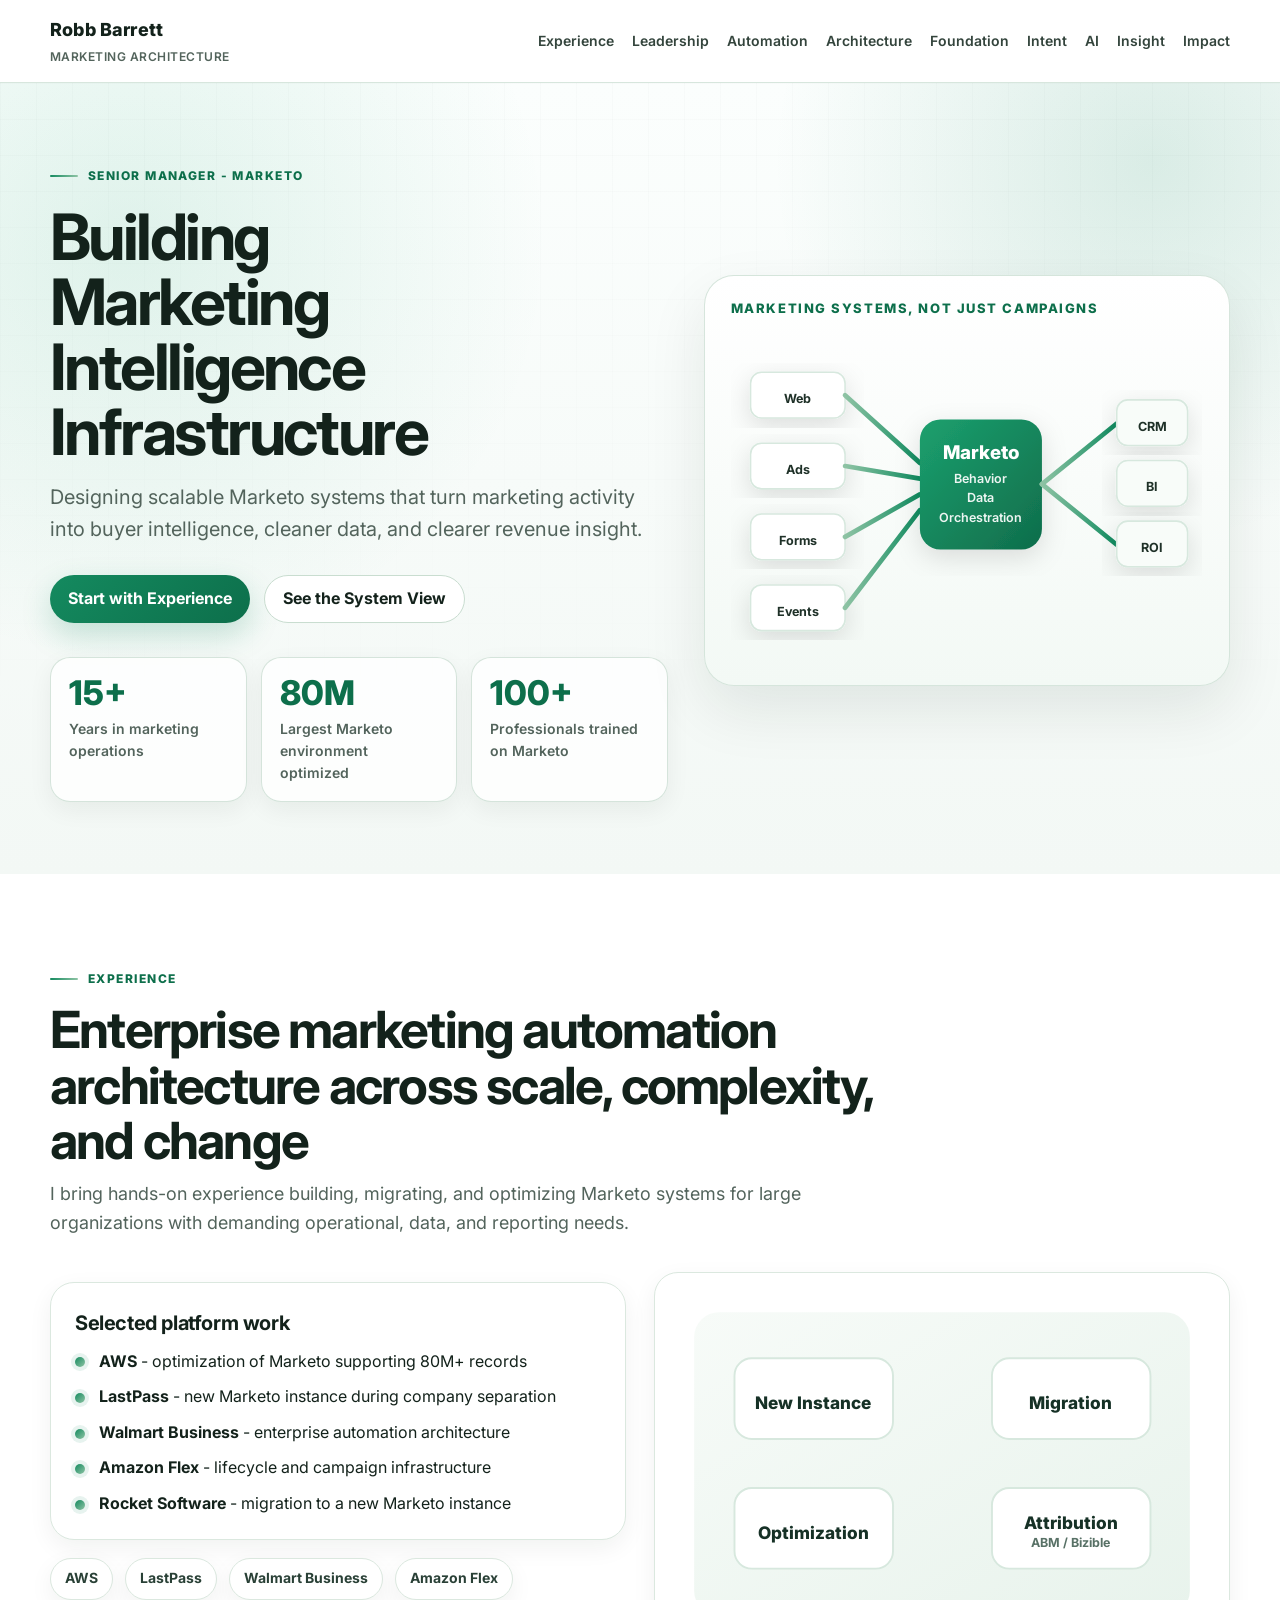
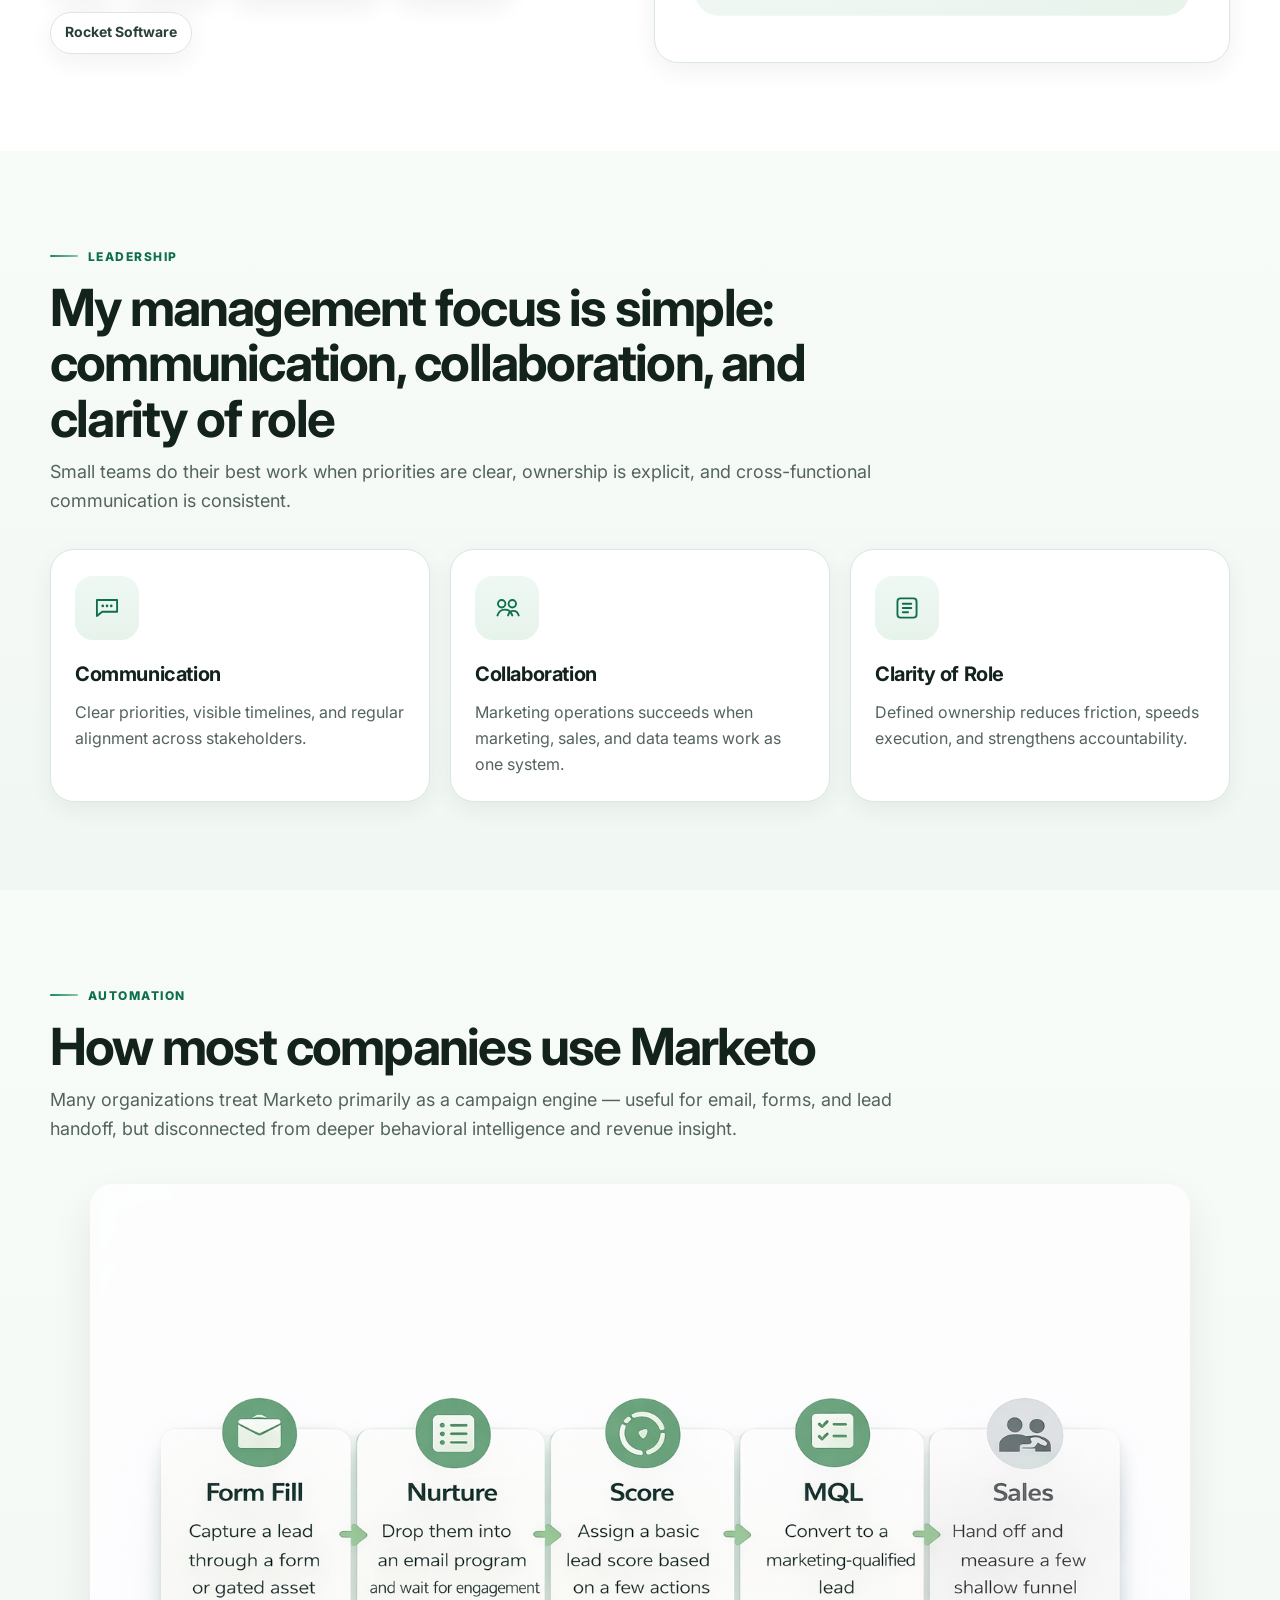
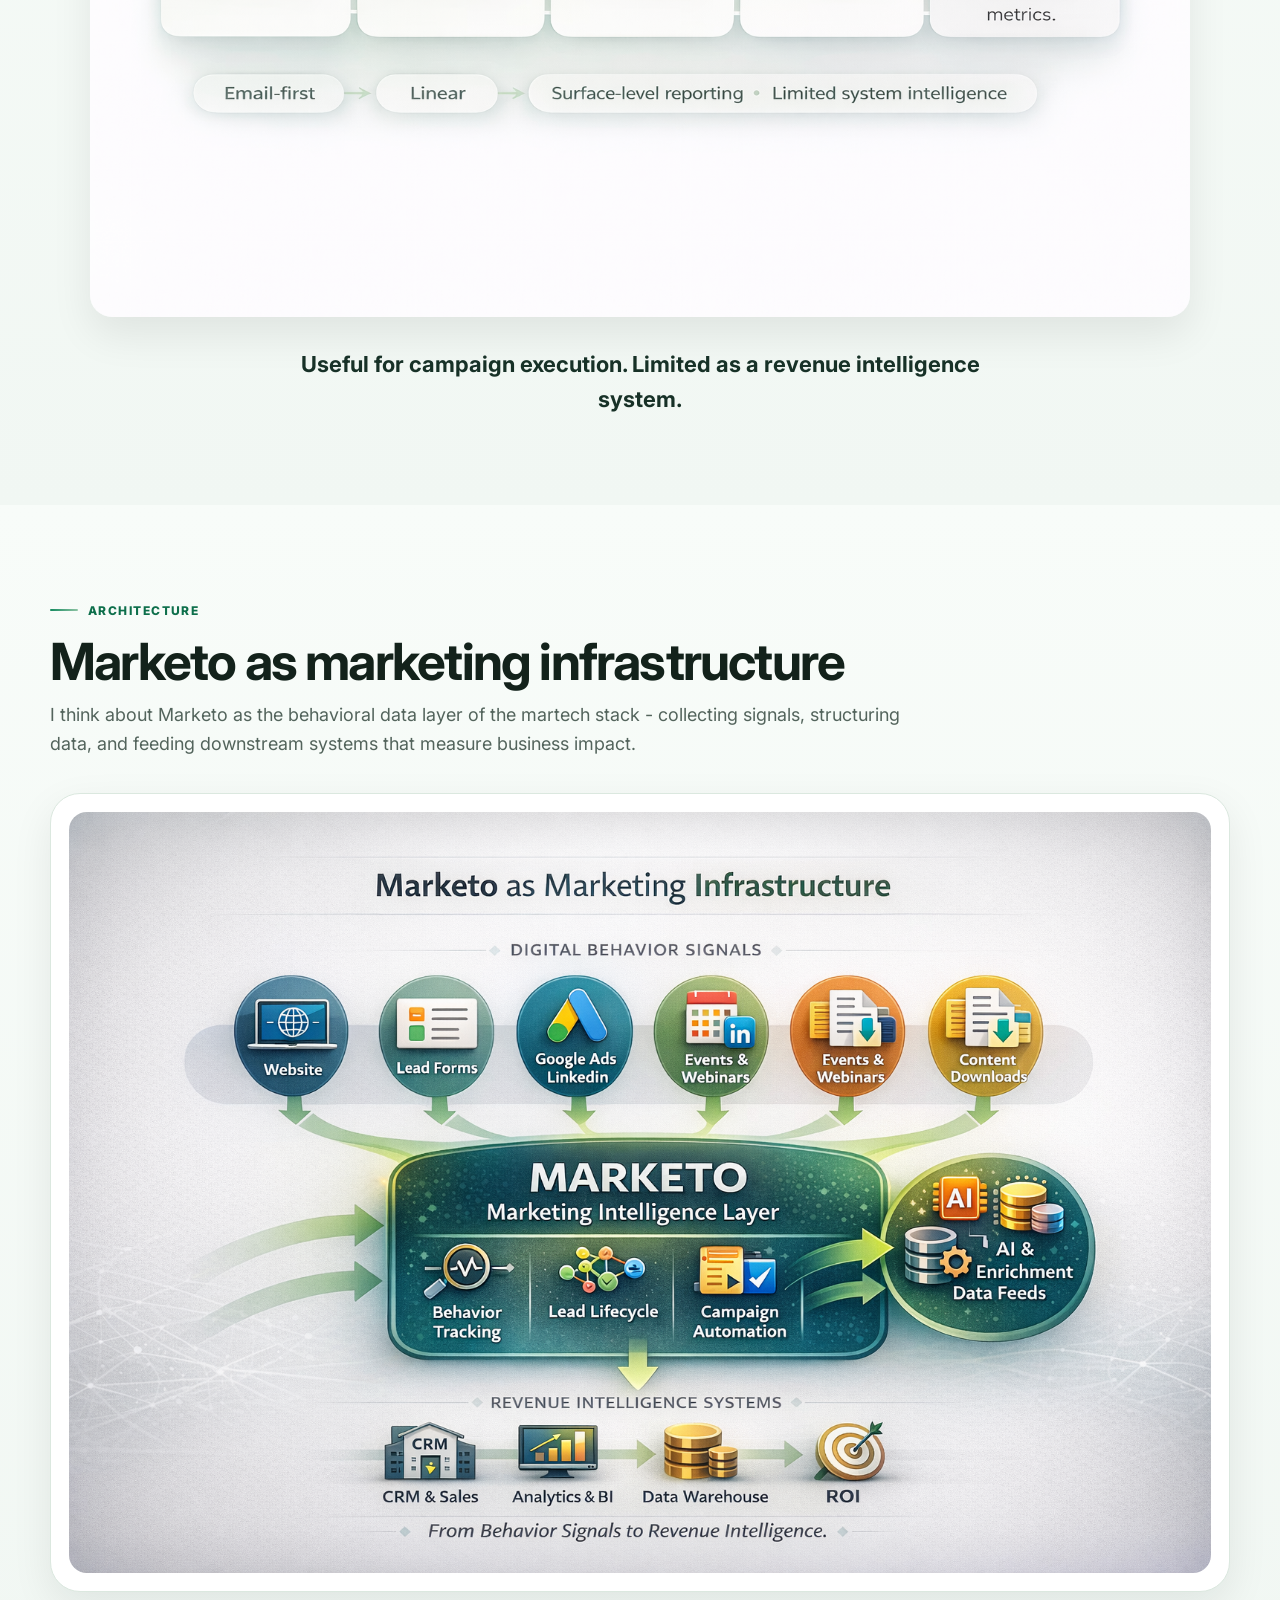
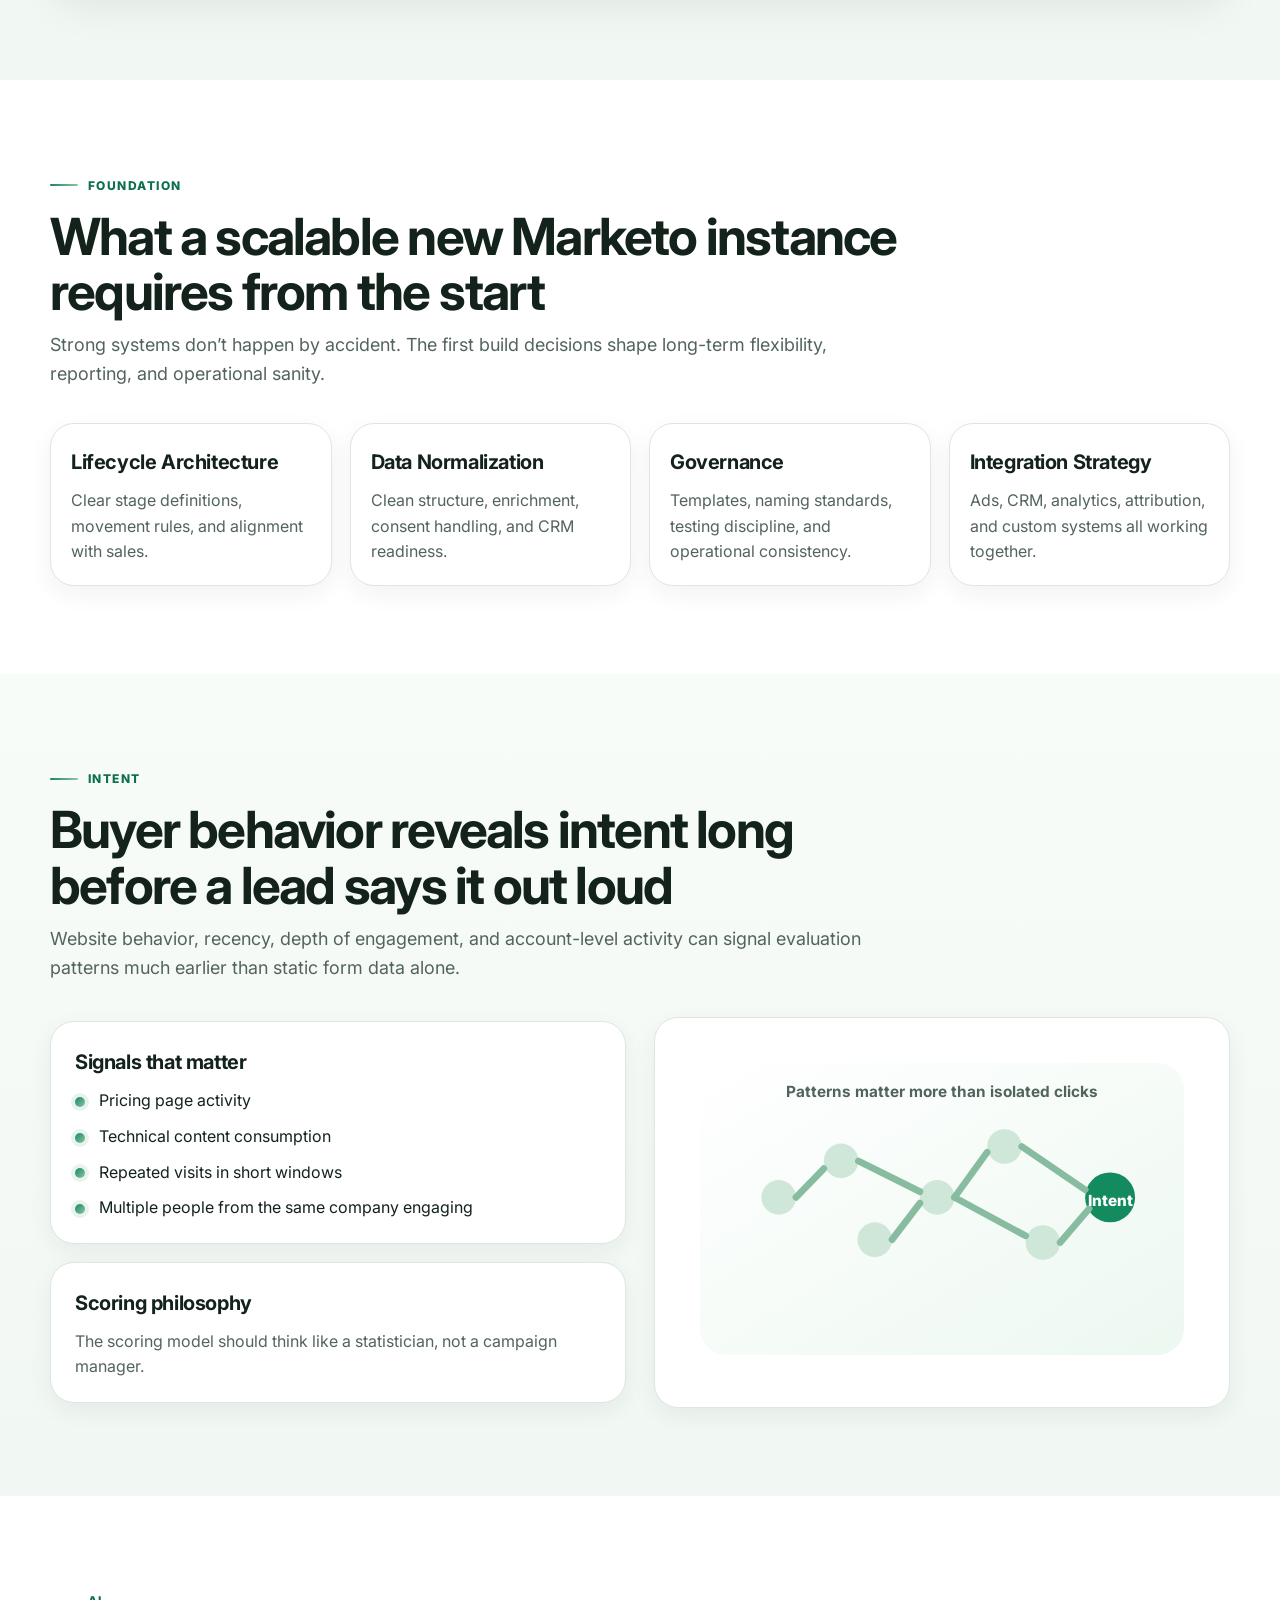
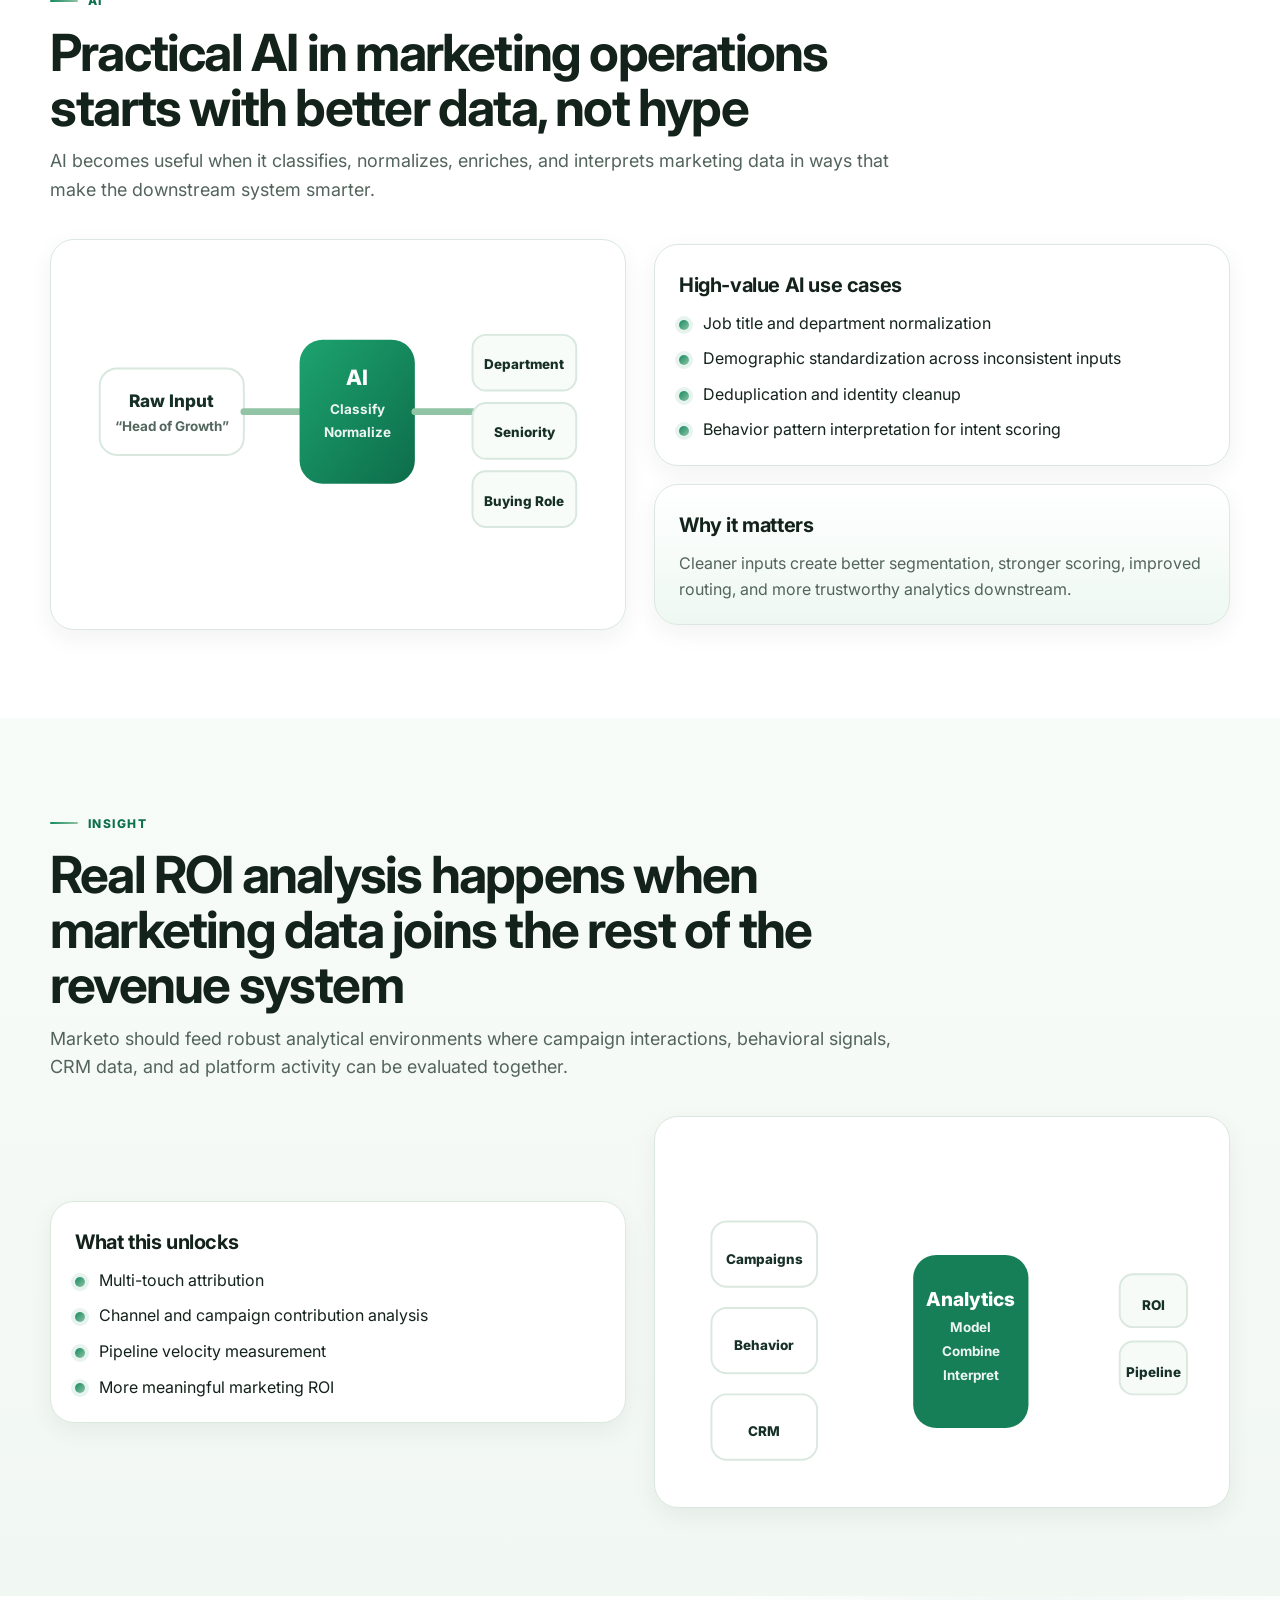
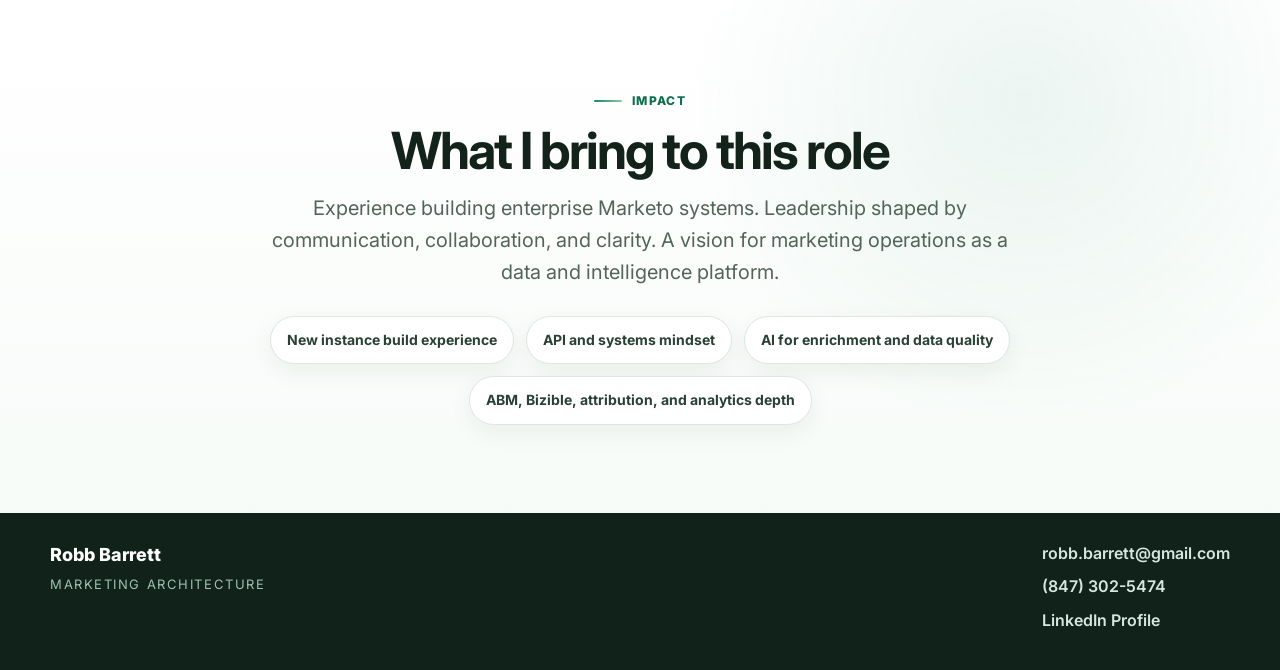
==== index.html @ 0aa19f1c "Update index.html" ====
<!DOCTYPE html>
<html lang="en">
<head>
  <meta charset="UTF-8" />
  <meta name="viewport" content="width=device-width, initial-scale=1.0" />
  <title>Robb Barrett | Marketing Architecture</title>
  <link rel="preconnect" href="https://fonts.googleapis.com">
  <link rel="preconnect" href="https://fonts.gstatic.com" crossorigin>
  <link href="https://fonts.googleapis.com/css2?family=Inter:wght@400;500;600;700;800&display=swap" rel="stylesheet">
  <link rel="stylesheet" href="styles.css" />
</head>
<body>

  <header class="site-header">
    <div class="container nav-wrap">
      <a href="#top" class="brand">
        <span class="brand-name">Robb Barrett</span>
        <span class="brand-sub">Marketing Architecture</span>
      </a>

      <nav class="top-nav">
        <a href="#experience">Experience</a>
        <a href="#leadership">Leadership</a>
        <a href="#automation">Automation</a>
        <a href="#architecture">Architecture</a>
        <a href="#foundation">Foundation</a>
        <a href="#intent">Intent</a>
        <a href="#intelligence">AI</a>
        <a href="#insight">Insight</a>
        <a href="#impact">Impact</a>
      </nav>
    </div>
  </header>

  <main id="top">

    <section class="hero">
      <div class="hero-backdrop"></div>
      <div class="container hero-grid">
        <div class="hero-copy">
          <div class="eyebrow">Senior Manager - Marketo</div>
          <h1>Building Marketing Intelligence Infrastructure</h1>
          <p class="hero-subhead">
            Designing scalable Marketo systems that turn marketing activity into
            buyer intelligence, cleaner data, and clearer revenue insight.
          </p>

          <div class="hero-actions">
            <a class="btn btn-primary" href="#experience">Start with Experience</a>
            <a class="btn btn-secondary" href="#architecture">See the System View</a>
          </div>

          <div class="hero-proof">
            <div class="proof-card">
              <div class="proof-number">15+</div>
              <div class="proof-label">Years in marketing operations</div>
            </div>
            <div class="proof-card">
              <div class="proof-number">80M</div>
              <div class="proof-label">Largest Marketo environment optimized</div>
            </div>
            <div class="proof-card">
              <div class="proof-number">100+</div>
              <div class="proof-label">Professionals trained on Marketo</div>
            </div>
          </div>
        </div>

        <div class="hero-visual-card">
          <div class="hero-visual-top">Marketing systems, not just campaigns</div>

          <svg class="hero-svg" viewBox="0 0 620 430" aria-hidden="true">
            <defs>
              <linearGradient id="heroLine" x1="0%" y1="0%" x2="100%" y2="0%">
                <stop offset="0%" stop-color="#8ec3a4"/>
                <stop offset="100%" stop-color="#0f8b5f"/>
              </linearGradient>
              <linearGradient id="heroCore" x1="0%" y1="0%" x2="100%" y2="100%">
                <stop offset="0%" stop-color="#1ca06e"/>
                <stop offset="100%" stop-color="#0f6d4b"/>
              </linearGradient>
              <filter id="softShadow" x="-20%" y="-20%" width="140%" height="140%">
                <feDropShadow dx="0" dy="10" stdDeviation="16" flood-color="#0b2419" flood-opacity=".12"/>
              </filter>
            </defs>

            <rect x="35" y="55" width="120" height="58" rx="14" class="hero-node" filter="url(#softShadow)"/>
            <text x="95" y="90" text-anchor="middle" class="hero-node-text">Web</text>

            <rect x="35" y="145" width="120" height="58" rx="14" class="hero-node" filter="url(#softShadow)"/>
            <text x="95" y="180" text-anchor="middle" class="hero-node-text">Ads</text>

            <rect x="35" y="235" width="120" height="58" rx="14" class="hero-node" filter="url(#softShadow)"/>
            <text x="95" y="270" text-anchor="middle" class="hero-node-text">Forms</text>

            <rect x="35" y="325" width="120" height="58" rx="14" class="hero-node" filter="url(#softShadow)"/>
            <text x="95" y="360" text-anchor="middle" class="hero-node-text">Events</text>

            <line x1="155" y1="84" x2="250" y2="170" stroke="url(#heroLine)" stroke-width="6" stroke-linecap="round"/>
            <line x1="155" y1="174" x2="250" y2="190" stroke="url(#heroLine)" stroke-width="6" stroke-linecap="round"/>
            <line x1="155" y1="264" x2="250" y2="210" stroke="url(#heroLine)" stroke-width="6" stroke-linecap="round"/>
            <line x1="155" y1="354" x2="250" y2="230" stroke="url(#heroLine)" stroke-width="6" stroke-linecap="round"/>

            <rect x="250" y="115" width="155" height="165" rx="26" fill="url(#heroCore)" filter="url(#softShadow)"/>
            <text x="327" y="165" text-anchor="middle" class="hero-core-title">Marketo</text>
            <text x="327" y="195" text-anchor="middle" class="hero-core-sub">Behavior</text>
            <text x="327" y="220" text-anchor="middle" class="hero-core-sub">Data</text>
            <text x="327" y="245" text-anchor="middle" class="hero-core-sub">Orchestration</text>

            <line x1="405" y1="197" x2="500" y2="120" stroke="url(#heroLine)" stroke-width="6" stroke-linecap="round"/>
            <line x1="405" y1="197" x2="500" y2="197" stroke="url(#heroLine)" stroke-width="6" stroke-linecap="round"/>
            <line x1="405" y1="197" x2="500" y2="274" stroke="url(#heroLine)" stroke-width="6" stroke-linecap="round"/>

            <rect x="500" y="90" width="90" height="58" rx="14" class="hero-node right" filter="url(#softShadow)"/>
            <text x="545" y="125" text-anchor="middle" class="hero-node-text">CRM</text>

            <rect x="500" y="167" width="90" height="58" rx="14" class="hero-node right" filter="url(#softShadow)"/>
            <text x="545" y="202" text-anchor="middle" class="hero-node-text">BI</text>

            <rect x="500" y="244" width="90" height="58" rx="14" class="hero-node right" filter="url(#softShadow)"/>
            <text x="545" y="279" text-anchor="middle" class="hero-node-text">ROI</text>
          </svg>
        </div>
      </div>
    </section>

    <section id="experience" class="section">
      <div class="container">
        <div class="section-head">
          <div class="section-label">Experience</div>
          <h2>Enterprise marketing automation architecture across scale, complexity, and change</h2>
          <p>
            I bring hands-on experience building, migrating, and optimizing Marketo systems for
            large organizations with demanding operational, data, and reporting needs.
          </p>
        </div>

        <div class="media-grid reverse-mobile">
          <div class="content-stack">
            <div class="panel">
              <h3>Selected platform work</h3>
              <ul class="check-list">
                <li><strong>AWS</strong> - optimization of Marketo supporting 80M+ records</li>
                <li><strong>LastPass</strong> - new Marketo instance during company separation</li>
                <li><strong>Walmart Business</strong> - enterprise automation architecture</li>
                <li><strong>Amazon Flex</strong> - lifecycle and campaign infrastructure</li>
                <li><strong>Rocket Software</strong> - migration to a new Marketo instance</li>
              </ul>
            </div>

            <div class="logo-ribbon">
              <span>AWS</span>
              <span>LastPass</span>
              <span>Walmart Business</span>
              <span>Amazon Flex</span>
              <span>Rocket Software</span>
            </div>
          </div>

          <div class="visual-card">
            <svg viewBox="0 0 560 360" class="section-svg" aria-hidden="true">
              <defs>
                <linearGradient id="expGrad" x1="0%" y1="0%" x2="100%" y2="100%">
                  <stop offset="0%" stop-color="#f7fbf8"/>
                  <stop offset="100%" stop-color="#e8f3ec"/>
                </linearGradient>
                <linearGradient id="expAccent" x1="0%" y1="0%" x2="100%" y2="0%">
                  <stop offset="0%" stop-color="#1ea16f"/>
                  <stop offset="100%" stop-color="#8dc3a3"/>
                </linearGradient>
              </defs>

              <rect x="22" y="22" width="516" height="316" rx="26" fill="url(#expGrad)"/>
              <rect x="64" y="70" width="165" height="84" rx="18" class="exp-box"/>
              <text x="146" y="118" text-anchor="middle" class="exp-title">New Instance</text>

              <rect x="332" y="70" width="165" height="84" rx="18" class="exp-box"/>
              <text x="414" y="118" text-anchor="middle" class="exp-title">Migration</text>

              <rect x="64" y="205" width="165" height="84" rx="18" class="exp-box"/>
              <text x="146" y="253" text-anchor="middle" class="exp-title">Optimization</text>

              <rect x="332" y="205" width="165" height="84" rx="18" class="exp-box"/>
              <text x="414" y="243" text-anchor="middle" class="exp-title">Attribution</text>
              <text x="414" y="266" text-anchor="middle" class="exp-sub">ABM / Bizible</text>

              <path d="M229 112 H332" stroke="url(#expAccent)" stroke-width="8" stroke-linecap="round"/>
              <path d="M146 154 V205" stroke="url(#expAccent)" stroke-width="8" stroke-linecap="round"/>
              <path d="M414 154 V205" stroke="url(#expAccent)" stroke-width="8" stroke-linecap="round"/>
            </svg>
          </div>
        </div>
      </div>
    </section>

    <section id="leadership" class="section section-tint">
      <div class="container">
        <div class="section-head">
          <div class="section-label">Leadership</div>
          <h2>My management focus is simple: communication, collaboration, and clarity of role</h2>
          <p>
            Small teams do their best work when priorities are clear, ownership is explicit,
            and cross-functional communication is consistent.
          </p>
        </div>

        <div class="three-up">
          <article class="icon-card">
            <div class="icon-circle">
              <svg viewBox="0 0 64 64" aria-hidden="true">
                <path d="M13 17h38v22H23l-10 8v-8h0z" fill="none" stroke="currentColor" stroke-width="3.5" stroke-linejoin="round"/>
                <circle cx="24" cy="28" r="2.5" fill="currentColor"/>
                <circle cx="32" cy="28" r="2.5" fill="currentColor"/>
                <circle cx="40" cy="28" r="2.5" fill="currentColor"/>
              </svg>
            </div>
            <h3>Communication</h3>
            <p>Clear priorities, visible timelines, and regular alignment across stakeholders.</p>
          </article>

          <article class="icon-card">
            <div class="icon-circle">
              <svg viewBox="0 0 64 64" aria-hidden="true">
                <circle cx="22" cy="24" r="7" fill="none" stroke="currentColor" stroke-width="3.5"/>
                <circle cx="42" cy="24" r="7" fill="none" stroke="currentColor" stroke-width="3.5"/>
                <path d="M14 46c2-7 8-11 14-11s12 4 14 11" fill="none" stroke="currentColor" stroke-width="3.5" stroke-linecap="round"/>
                <path d="M34 46c1.5-5.5 6-8.5 10-8.5s8.5 3 10 8.5" fill="none" stroke="currentColor" stroke-width="3.5" stroke-linecap="round"/>
              </svg>
            </div>
            <h3>Collaboration</h3>
            <p>Marketing operations succeeds when marketing, sales, and data teams work as one system.</p>
          </article>

          <article class="icon-card">
            <div class="icon-circle">
              <svg viewBox="0 0 64 64" aria-hidden="true">
                <rect x="14" y="14" width="36" height="36" rx="6" fill="none" stroke="currentColor" stroke-width="3.5"/>
                <path d="M24 24h16M24 32h16M24 40h10" fill="none" stroke="currentColor" stroke-width="3.5" stroke-linecap="round"/>
              </svg>
            </div>
            <h3>Clarity of Role</h3>
            <p>Defined ownership reduces friction, speeds execution, and strengthens accountability.</p>
          </article>
        </div>
      </div>
    </section>

<section id="automation" class="section section-tint">

  <div class="container">

    <div class="section-head">
      <div class="section-label">Automation</div>
      <h2>How most companies use Marketo</h2>

      <p>
        Many organizations treat Marketo primarily as a campaign engine —
        useful for email, forms, and lead handoff, but disconnected from
        deeper behavioral intelligence and revenue insight.
      </p>
    </div>

    <div class="automation-image">
      <img src="marketo-traditional-flow.png" alt="Traditional Marketo workflow showing Form Fill, Nurture, Score, MQL, and Sales">
    </div>

    <div class="automation-takeaway">
      Useful for campaign execution. Limited as a revenue intelligence system.
    </div>

  </div>

</section>

    <section id="architecture" class="section section-tint">
      <div class="container">
        <div class="section-head">
          <div class="section-label">Architecture</div>
          <h2>Marketo as marketing infrastructure</h2>
          <p>
            I think about Marketo as the behavioral data layer of the martech stack -
            collecting signals, structuring data, and feeding downstream systems that
            measure business impact.
          </p>
        </div>

        <div class="architecture-frame">
          <img src="Marketo%20Architecture.png" alt="Marketo as Marketing Infrastructure infographic">
        </div>
      </div>
    </section>

    <section id="foundation" class="section">
      <div class="container">
        <div class="section-head">
          <div class="section-label">Foundation</div>
          <h2>What a scalable new Marketo instance requires from the start</h2>
          <p>
            Strong systems don’t happen by accident. The first build decisions shape
            long-term flexibility, reporting, and operational sanity.
          </p>
        </div>

        <div class="four-up">
          <article class="mini-panel">
            <h3>Lifecycle Architecture</h3>
            <p>Clear stage definitions, movement rules, and alignment with sales.</p>
          </article>
          <article class="mini-panel">
            <h3>Data Normalization</h3>
            <p>Clean structure, enrichment, consent handling, and CRM readiness.</p>
          </article>
          <article class="mini-panel">
            <h3>Governance</h3>
            <p>Templates, naming standards, testing discipline, and operational consistency.</p>
          </article>
          <article class="mini-panel">
            <h3>Integration Strategy</h3>
            <p>Ads, CRM, analytics, attribution, and custom systems all working together.</p>
          </article>
        </div>
      </div>
    </section>

    <section id="intent" class="section section-tint">
      <div class="container">
        <div class="section-head">
          <div class="section-label">Intent</div>
          <h2>Buyer behavior reveals intent long before a lead says it out loud</h2>
          <p>
            Website behavior, recency, depth of engagement, and account-level activity can signal
            evaluation patterns much earlier than static form data alone.
          </p>
        </div>

        <div class="media-grid reverse-mobile">
          <div class="content-stack">
            <div class="panel">
              <h3>Signals that matter</h3>
              <ul class="check-list">
                <li>Pricing page activity</li>
                <li>Technical content consumption</li>
                <li>Repeated visits in short windows</li>
                <li>Multiple people from the same company engaging</li>
              </ul>
            </div>
            <div class="panel">
              <h3>Scoring philosophy</h3>
              <p>
                The scoring model should think like a statistician, not a campaign manager.
              </p>
            </div>
          </div>

          <div class="visual-card">
            <svg viewBox="0 0 560 360" class="section-svg" aria-hidden="true">
              <defs>
                <linearGradient id="intentGrad" x1="0%" y1="0%" x2="100%" y2="100%">
                  <stop offset="0%" stop-color="#ffffff"/>
                  <stop offset="100%" stop-color="#edf8f1"/>
                </linearGradient>
              </defs>

              <rect x="28" y="28" width="504" height="304" rx="28" fill="url(#intentGrad)"/>
              <circle cx="110" cy="168" r="18" class="intent-dot"/>
              <circle cx="175" cy="130" r="18" class="intent-dot"/>
              <circle cx="210" cy="212" r="18" class="intent-dot"/>
              <circle cx="275" cy="168" r="18" class="intent-dot"/>
              <circle cx="345" cy="115" r="18" class="intent-dot"/>
              <circle cx="385" cy="215" r="18" class="intent-dot"/>
              <circle cx="455" cy="168" r="26" class="intent-core"/>

              <line x1="128" y1="168" x2="157" y2="138" class="intent-line"/>
              <line x1="193" y1="130" x2="257" y2="162" class="intent-line"/>
              <line x1="228" y1="212" x2="257" y2="174" class="intent-line"/>
              <line x1="293" y1="168" x2="327" y2="121" class="intent-line"/>
              <line x1="293" y1="168" x2="367" y2="208" class="intent-line"/>
              <line x1="363" y1="115" x2="429" y2="160" class="intent-line"/>
              <line x1="403" y1="215" x2="433" y2="180" class="intent-line"/>

              <text x="455" y="173" text-anchor="middle" class="intent-core-text">Intent</text>
              <text x="280" y="64" text-anchor="middle" class="intent-caption">Patterns matter more than isolated clicks</text>
            </svg>
          </div>
        </div>
      </div>
    </section>

    <section id="intelligence" class="section">
      <div class="container">
        <div class="section-head">
          <div class="section-label">AI</div>
          <h2>Practical AI in marketing operations starts with better data, not hype</h2>
          <p>
            AI becomes useful when it classifies, normalizes, enriches, and interprets marketing
            data in ways that make the downstream system smarter.
          </p>
        </div>

        <div class="media-grid">
          <div class="visual-card">
            <svg viewBox="0 0 560 360" class="section-svg" aria-hidden="true">
              <defs>
                <linearGradient id="aiCore" x1="0%" y1="0%" x2="100%" y2="100%">
                  <stop offset="0%" stop-color="#1da36f"/>
                  <stop offset="100%" stop-color="#0d6d4a"/>
                </linearGradient>
              </defs>

              <rect x="32" y="115" width="150" height="90" rx="18" class="ai-box"/>
              <text x="107" y="155" text-anchor="middle" class="ai-box-title">Raw Input</text>
              <text x="107" y="180" text-anchor="middle" class="ai-box-sub">“Head of Growth”</text>

              <path d="M182 160 H240" class="ai-line"/>

              <rect x="240" y="85" width="120" height="150" rx="24" fill="url(#aiCore)"/>
              <text x="300" y="132" text-anchor="middle" class="ai-core-title">AI</text>
              <text x="300" y="162" text-anchor="middle" class="ai-core-sub">Classify</text>
              <text x="300" y="186" text-anchor="middle" class="ai-core-sub">Normalize</text>

              <path d="M360 160 H420" class="ai-line"/>

              <rect x="420" y="80" width="108" height="58" rx="14" class="ai-box right"/>
              <text x="474" y="112" text-anchor="middle" class="ai-box-mini">Department</text>

              <rect x="420" y="151" width="108" height="58" rx="14" class="ai-box right"/>
              <text x="474" y="183" text-anchor="middle" class="ai-box-mini">Seniority</text>

              <rect x="420" y="222" width="108" height="58" rx="14" class="ai-box right"/>
              <text x="474" y="254" text-anchor="middle" class="ai-box-mini">Buying Role</text>
            </svg>
          </div>

          <div class="content-stack">
            <div class="panel">
              <h3>High-value AI use cases</h3>
              <ul class="check-list">
                <li>Job title and department normalization</li>
                <li>Demographic standardization across inconsistent inputs</li>
                <li>Deduplication and identity cleanup</li>
                <li>Behavior pattern interpretation for intent scoring</li>
              </ul>
            </div>
            <div class="panel accent-panel">
              <h3>Why it matters</h3>
              <p>
                Cleaner inputs create better segmentation, stronger scoring, improved routing,
                and more trustworthy analytics downstream.
              </p>
            </div>
          </div>
        </div>
      </div>
    </section>

    <section id="insight" class="section section-tint">
      <div class="container">
        <div class="section-head">
          <div class="section-label">Insight</div>
          <h2>Real ROI analysis happens when marketing data joins the rest of the revenue system</h2>
          <p>
            Marketo should feed robust analytical environments where campaign interactions,
            behavioral signals, CRM data, and ad platform activity can be evaluated together.
          </p>
        </div>

        <div class="media-grid reverse-mobile">
          <div class="content-stack">
            <div class="panel">
              <h3>What this unlocks</h3>
              <ul class="check-list">
                <li>Multi-touch attribution</li>
                <li>Channel and campaign contribution analysis</li>
                <li>Pipeline velocity measurement</li>
                <li>More meaningful marketing ROI</li>
              </ul>
            </div>
          </div>

          <div class="visual-card">
            <svg viewBox="0 0 560 360" class="section-svg" aria-hidden="true">
              <defs>
                <linearGradient id="insightGrad" x1="0%" y1="0%" x2="100%" y2="0%">
                  <stop offset="0%" stop-color="#9ec9ae"/>
                  <stop offset="100%" stop-color="#16895e"/>
                </linearGradient>
              </defs>

              <rect x="40" y="90" width="110" height="68" rx="16" class="ins-box"/>
              <text x="95" y="130" text-anchor="middle" class="ins-text">Campaigns</text>

              <rect x="40" y="180" width="110" height="68" rx="16" class="ins-box"/>
              <text x="95" y="220" text-anchor="middle" class="ins-text">Behavior</text>

              <rect x="40" y="270" width="110" height="68" rx="16" class="ins-box"/>
              <text x="95" y="310" text-anchor="middle" class="ins-text">CRM</text>

              <path d="M150 124 H250" stroke="url(#insightGrad)" stroke-width="7" stroke-linecap="round"/>
              <path d="M150 214 H250" stroke="url(#insightGrad)" stroke-width="7" stroke-linecap="round"/>
              <path d="M150 304 H250" stroke="url(#insightGrad)" stroke-width="7" stroke-linecap="round"/>

              <rect x="250" y="125" width="120" height="180" rx="24" class="ins-core"/>
              <text x="310" y="178" text-anchor="middle" class="ins-core-title">Analytics</text>
              <text x="310" y="205" text-anchor="middle" class="ins-core-sub">Model</text>
              <text x="310" y="230" text-anchor="middle" class="ins-core-sub">Combine</text>
              <text x="310" y="255" text-anchor="middle" class="ins-core-sub">Interpret</text>

              <path d="M370 214 H465" stroke="url(#insightGrad)" stroke-width="7" stroke-linecap="round"/>

              <rect x="465" y="145" width="70" height="55" rx="14" class="ins-box right"/>
              <text x="500" y="178" text-anchor="middle" class="ins-text">ROI</text>

              <rect x="465" y="215" width="70" height="55" rx="14" class="ins-box right"/>
              <text x="500" y="248" text-anchor="middle" class="ins-text">Pipeline</text>
            </svg>
          </div>
        </div>
      </div>
    </section>

    <section id="impact" class="section impact-section">
      <div class="container impact-wrap">
        <div class="section-label">Impact</div>
        <h2>What I bring to this role</h2>
        <p class="impact-lead">
          Experience building enterprise Marketo systems. Leadership shaped by communication,
          collaboration, and clarity. A vision for marketing operations as a data and intelligence platform.
        </p>

        <div class="impact-points">
          <div class="impact-point">New instance build experience</div>
          <div class="impact-point">API and systems mindset</div>
          <div class="impact-point">AI for enrichment and data quality</div>
          <div class="impact-point">ABM, Bizible, attribution, and analytics depth</div>
        </div>
      </div>
    </section>

  </main>

  <footer class="site-footer">
    <div class="container footer-grid">
      <div>
        <div class="footer-brand">Robb Barrett</div>
        <div class="footer-sub">Marketing Architecture</div>
      </div>

      <div class="footer-contact">
        <a href="mailto:your@email.com">robb.barrett@gmail.com</a>
        <a href="tel:+10000000000">(847) 302-5474</a>
        <a href="https://www.linkedin.com/in/robbbarrett/" target="_blank" rel="noopener">LinkedIn Profile</a>
      </div>
    </div>
  </footer>

</body>
</html>
---- styles.css ----
:root{
  --bg:#f7faf8;
  --white:#ffffff;
  --text:#13221b;
  --muted:#53645c;
  --line:#dbe8df;
  --line-strong:#c9ddd0;
  --green:#148a5f;
  --green-dark:#0d6f4b;
  --green-soft:#e7f4ec;
  --green-soft-2:#eff8f3;
  --hero-dark:#0c1d16;
  --shadow:0 14px 40px rgba(10,31,20,.08);
  --shadow-soft:0 8px 24px rgba(10,31,20,.06);
  --radius:24px;
  --radius-sm:18px;
}

*{
  box-sizing:border-box;
}

html{
  scroll-behavior:smooth;
}

body{
  margin:0;
  font-family:"Inter", sans-serif;
  background:var(--white);
  color:var(--text);
  line-height:1.6;
}

img{
  display:block;
  max-width:100%;
}

a{
  color:inherit;
  text-decoration:none;
}

.container{
  width:min(1180px, calc(100% - 48px));
  margin:0 auto;
}

.site-header{
  position:sticky;
  top:0;
  z-index:100;
  background:rgba(255,255,255,.9);
  backdrop-filter:blur(14px);
  border-bottom:1px solid rgba(209,226,216,.85);
}

.nav-wrap{
  display:flex;
  align-items:center;
  justify-content:space-between;
  gap:24px;
  min-height:82px;
}

.brand{
  display:flex;
  flex-direction:column;
  gap:2px;
}

.brand-name{
  font-size:18px;
  font-weight:800;
  letter-spacing:.01em;
}

.brand-sub{
  font-size:12px;
  color:var(--muted);
  font-weight:600;
  letter-spacing:.04em;
  text-transform:uppercase;
}

.top-nav{
  display:flex;
  flex-wrap:wrap;
  justify-content:flex-end;
  gap:18px;
}

.top-nav a{
  font-size:14px;
  font-weight:600;
  color:#33443c;
  padding:8px 0;
  position:relative;
}

.top-nav a:hover{
  color:var(--green-dark);
}

.top-nav a::after{
  content:"";
  position:absolute;
  left:0;
  bottom:-1px;
  width:0;
  height:2px;
  background:var(--green);
  transition:width .2s ease;
}

.top-nav a:hover::after{
  width:100%;
}

.hero{
  position:relative;
  overflow:hidden;
  background:
    radial-gradient(circle at 10% 20%, rgba(28,164,112,.12), transparent 32%),
    radial-gradient(circle at 90% 10%, rgba(19,133,93,.14), transparent 28%),
    linear-gradient(180deg, #fbfefd 0%, #f3f8f5 100%);
  padding:76px 0 72px;
}

.hero-backdrop{
  position:absolute;
  inset:0;
  background-image:
    linear-gradient(rgba(19,34,27,.02) 1px, transparent 1px),
    linear-gradient(90deg, rgba(19,34,27,.02) 1px, transparent 1px);
  background-size:36px 36px;
  mask-image:linear-gradient(180deg, rgba(0,0,0,.85), transparent 85%);
  pointer-events:none;
}

.hero-grid{
  position:relative;
  display:grid;
  grid-template-columns:1.08fr .92fr;
  gap:36px;
  align-items:center;
}

.eyebrow,
.section-label{
  display:inline-flex;
  align-items:center;
  gap:10px;
  font-size:12px;
  font-weight:800;
  text-transform:uppercase;
  letter-spacing:.12em;
  color:var(--green-dark);
}

.eyebrow::before,
.section-label::before{
  content:"";
  width:28px;
  height:2px;
  background:linear-gradient(90deg, var(--green), #8fc4a5);
  border-radius:999px;
}

.hero h1{
  margin:18px 0 16px;
  font-size:clamp(42px, 5vw, 72px);
  line-height:1.02;
  letter-spacing:-.04em;
  max-width:10ch;
}

.hero-subhead{
  margin:0;
  max-width:640px;
  font-size:20px;
  color:var(--muted);
}

.hero-actions{
  display:flex;
  flex-wrap:wrap;
  gap:14px;
  margin-top:30px;
}

.btn{
  display:inline-flex;
  align-items:center;
  justify-content:center;
  min-height:48px;
  padding:0 18px;
  border-radius:999px;
  font-weight:700;
  transition:transform .18s ease, box-shadow .18s ease, background .18s ease;
}

.btn:hover{
  transform:translateY(-1px);
}

.btn-primary{
  background:linear-gradient(135deg, var(--green) 0%, var(--green-dark) 100%);
  color:#fff;
  box-shadow:0 12px 30px rgba(20,138,95,.22);
}

.btn-secondary{
  background:#fff;
  border:1px solid var(--line-strong);
  color:var(--text);
}

.hero-proof{
  display:grid;
  grid-template-columns:repeat(3, 1fr);
  gap:14px;
  margin-top:34px;
}

.proof-card{
  background:rgba(255,255,255,.8);
  border:1px solid rgba(211,227,218,.95);
  border-radius:20px;
  padding:18px 18px 16px;
  box-shadow:var(--shadow-soft);
}

.proof-number{
  font-size:34px;
  font-weight:800;
  line-height:1;
  color:var(--green-dark);
  margin-bottom:8px;
}

.proof-label{
  font-size:14px;
  color:var(--muted);
  font-weight:600;
}

.hero-visual-card{
  background:linear-gradient(180deg, #ffffff 0%, #f3f9f5 100%);
  border:1px solid rgba(212,228,219,.95);
  border-radius:30px;
  padding:18px 18px 10px;
  box-shadow:0 24px 60px rgba(10,31,20,.09);
}

.hero-visual-top{
  font-size:13px;
  font-weight:800;
  text-transform:uppercase;
  letter-spacing:.12em;
  color:var(--green-dark);
  padding:4px 8px 10px;
}

.hero-svg{
  width:100%;
  height:auto;
}

.hero-node{
  fill:#ffffff;
  stroke:#d7e8de;
  stroke-width:2;
}

.hero-node.right{
  fill:#f8fcf9;
}

.hero-node-text{
  fill:#1f3128;
  font-size:16px;
  font-weight:700;
  dominant-baseline:middle;
}

.hero-core-title{
  fill:#ffffff;
  font-size:24px;
  font-weight:800;
}

.hero-core-sub{
  fill:rgba(255,255,255,.92);
  font-size:16px;
  font-weight:600;
}

.section{
  padding:88px 0;
}

.section-tint{
  background:linear-gradient(180deg, #f8fcf9 0%, #f1f7f3 100%);
}

.section-head{
  max-width:860px;
  margin-bottom:34px;
}

.section-head h2{
  margin:14px 0 12px;
  font-size:clamp(32px, 4vw, 52px);
  line-height:1.08;
  letter-spacing:-.035em;
}

.section-head p{
  margin:0;
  font-size:18px;
  color:var(--muted);
}

.media-grid{
  display:grid;
  grid-template-columns:1fr 1fr;
  gap:28px;
  align-items:center;
}

.content-stack{
  display:flex;
  flex-direction:column;
  gap:18px;
}

.panel,
.visual-card,
.icon-card,
.mini-panel{
  background:#fff;
  border:1px solid var(--line);
  border-radius:var(--radius);
  box-shadow:var(--shadow-soft);
}

.panel{
  padding:24px 24px 22px;
}

.panel h3,
.mini-panel h3,
.icon-card h3{
  margin:0 0 10px;
  font-size:20px;
  letter-spacing:-.02em;
}

.panel p,
.mini-panel p,
.icon-card p{
  margin:0;
  color:var(--muted);
}

.accent-panel{
  background:linear-gradient(180deg, #ffffff 0%, #eef8f2 100%);
}

.logo-ribbon{
  display:flex;
  flex-wrap:wrap;
  gap:12px;
}

.logo-ribbon span{
  display:inline-flex;
  align-items:center;
  justify-content:center;
  min-height:42px;
  padding:0 14px;
  background:#fff;
  border:1px solid var(--line);
  border-radius:999px;
  box-shadow:var(--shadow-soft);
  font-size:14px;
  font-weight:700;
  color:#294036;
}

.visual-card{
  padding:18px;
}

.visual-card-top{
  font-size:13px;
  font-weight:800;
  text-transform:uppercase;
  letter-spacing:.12em;
  color:var(--green-dark);
  padding:4px 6px 10px;
}

.dark-card{
  background:linear-gradient(180deg, #11221a 0%, #183126 100%);
  border-color:#1f3c2f;
  box-shadow:0 18px 50px rgba(8,21,15,.22);
}

.dark-card .visual-card-top{
  color:#d7f1e2;
}

.section-svg{
  width:100%;
  height:auto;
}

.exp-box{
  fill:#ffffff;
  stroke:#d7e8de;
  stroke-width:2;
}

.exp-title{
  fill:#163126;
  font-size:18px;
  font-weight:800;
  dominant-baseline:middle;
}

.exp-sub{
  fill:#587166;
  font-size:13px;
  font-weight:700;
}

.three-up{
  display:grid;
  grid-template-columns:repeat(3, 1fr);
  gap:20px;
}

.icon-card{
  padding:26px 24px 24px;
}

.icon-circle{
  width:64px;
  height:64px;
  border-radius:18px;
  display:flex;
  align-items:center;
  justify-content:center;
  background:linear-gradient(180deg, #eff8f3 0%, #e6f3eb 100%);
  color:var(--green-dark);
  margin-bottom:18px;
}

.icon-circle svg{
  width:34px;
  height:34px;
}

.auto-box{
  fill:#f8fcf9;
  stroke:#355848;
  stroke-width:1.8;
}

.auto-box.muted{
  fill:#dce9e1;
  stroke:#dce9e1;
}

.auto-text{
  fill:#f7fff9;
  font-size:15px;
  font-weight:700;
  dominant-baseline:middle;
}

.auto-text.muted{
  fill:#274538;
}

.auto-caption{
  fill:#cde8d9;
  font-size:16px;
  font-weight:700;
}

.architecture-frame{
  background:#fff;
  border:1px solid var(--line);
  border-radius:30px;
  box-shadow:var(--shadow);
  padding:18px;
}

.architecture-frame img{
  width:100%;
  height:auto;
  border-radius:18px;
}

.four-up{
  display:grid;
  grid-template-columns:repeat(4, 1fr);
  gap:18px;
}

.mini-panel{
  padding:22px 20px 20px;
}

.check-list{
  list-style:none;
  padding:0;
  margin:0;
  display:grid;
  gap:10px;
}

.check-list li{
  position:relative;
  padding-left:24px;
  color:var(--text);
}

.check-list li::before{
  content:"";
  position:absolute;
  left:0;
  top:.55em;
  width:10px;
  height:10px;
  border-radius:999px;
  background:linear-gradient(135deg, var(--green), #8fc4a5);
  box-shadow:0 0 0 4px rgba(20,138,95,.1);
}

.intent-dot{
  fill:#cfe7d9;
}

.intent-core{
  fill:var(--green);
}

.intent-line{
  stroke:#88bca0;
  stroke-width:7;
  stroke-linecap:round;
}

.intent-core-text{
  fill:#ffffff;
  font-size:16px;
  font-weight:800;
  dominant-baseline:middle;
}

.intent-caption{
  fill:#50645b;
  font-size:16px;
  font-weight:700;
}

.ai-box{
  fill:#ffffff;
  stroke:#d8e8de;
  stroke-width:2;
}

.ai-box.right{
  fill:#f8fcf9;
}

.ai-box-title{
  fill:#173027;
  font-size:18px;
  font-weight:800;
}

.ai-box-sub{
  fill:#54675f;
  font-size:14px;
  font-weight:700;
}

.ai-box-mini{
  fill:#173027;
  font-size:14px;
  font-weight:800;
  dominant-baseline:middle;
}

.ai-line{
  stroke:#90c4a5;
  stroke-width:7;
  stroke-linecap:round;
}

.ai-core-title{
  fill:#ffffff;
  font-size:22px;
  font-weight:800;
}

.ai-core-sub{
  fill:rgba(255,255,255,.92);
  font-size:14px;
  font-weight:700;
}

.ins-box{
  fill:#ffffff;
  stroke:#dbe8df;
  stroke-width:2;
}

.ins-box.right{
  fill:#f6fbf8;
}

.ins-text{
  fill:#183128;
  font-size:14px;
  font-weight:800;
  dominant-baseline:middle;
}

.ins-core{
  fill:linear-gradient(180deg, #ffffff 0%, #ffffff 100%);
  fill:#167f58;
}

.ins-core-title{
  fill:#ffffff;
  font-size:20px;
  font-weight:800;
}

.ins-core-sub{
  fill:rgba(255,255,255,.92);
  font-size:14px;
  font-weight:700;
}

.impact-section{
  background:
    radial-gradient(circle at 80% 20%, rgba(20,138,95,.08), transparent 30%),
    linear-gradient(180deg, #ffffff 0%, #f7fbf8 100%);
}

.impact-wrap{
  text-align:center;
  max-width:920px;
}

.impact-wrap h2{
  margin:14px 0 14px;
  font-size:clamp(34px, 4vw, 58px);
  line-height:1.05;
  letter-spacing:-.04em;
}

.impact-lead{
  margin:0 auto;
  max-width:760px;
  font-size:20px;
  color:var(--muted);
}

.impact-points{
  margin-top:28px;
  display:flex;
  flex-wrap:wrap;
  justify-content:center;
  gap:12px;
}

.impact-point{
  background:#fff;
  border:1px solid var(--line);
  border-radius:999px;
  padding:12px 16px;
  font-size:14px;
  font-weight:700;
  color:#294036;
  box-shadow:var(--shadow-soft);
}

.site-footer{
  background:#102219;
  color:#d7e7df;
  padding:28px 0 36px;
}

.footer-grid{
  display:flex;
  justify-content:space-between;
  align-items:flex-start;
  gap:24px;
  flex-wrap:wrap;
}

.footer-brand{
  font-size:18px;
  font-weight:800;
  color:#fff;
}

.footer-sub{
  font-size:13px;
  text-transform:uppercase;
  letter-spacing:.12em;
  color:#9fc0b0;
  margin-top:4px;
}

.footer-contact{
  display:flex;
  flex-direction:column;
  gap:8px;
}

.footer-contact a{
  color:#d7e7df;
  font-weight:600;
}

.footer-contact a:hover{
  color:#ffffff;
}

}

.flow-step.muted{
  background:rgba(224,235,229,.96);
}

.flow-icon{
  width:54px;
  height:54px;
  border-radius:16px;
  background:linear-gradient(180deg,#eff8f3 0%, #e6f2eb 100%);
  display:flex;
  align-items:center;
  justify-content:center;
  color:#116f4b;
  margin-bottom:14px;
}

.flow-step.muted .flow-icon{
  background:linear-gradient(180deg,#edf1ee 0%, #dde6e0 100%);
  color:#3b5548;
}

.flow-icon svg{
  width:28px;
  height:28px;
  stroke:currentColor;
  fill:none;
  stroke-width:2.2;
  stroke-linecap:round;
  stroke-linejoin:round;
}

.flow-step-label{
  font-size:18px;
  font-weight:800;
  color:#183128;
  line-height:1.15;
}

.flow-connector{
  flex:1 1 auto;
  min-width:28px;
  height:4px;
  border-radius:999px;
  background:linear-gradient(90deg, #6fb98c 0%, #d5f2e0 100%);
  box-shadow:0 0 0 1px rgba(255,255,255,.08);
}

.traditional-tags{
  position:relative;
  z-index:1;
  display:flex;
  flex-wrap:wrap;
  gap:10px;
}

.traditional-tags span{
  background:rgba(230,245,236,.12);
  border:1px solid rgba(178,226,196,.22);
  color:#d7f0e2;
  border-radius:999px;
  padding:9px 12px;
  font-size:14px;
  font-weight:700;
}

.automation-head{
  max-width:900px;
}

.automation-strip{
  margin-top:34px;
  display:grid;
  grid-template-columns:1fr auto 1fr auto 1fr auto 1fr auto 1fr;
  gap:14px;
  align-items:stretch;
}

.automation-step{
  background:linear-gradient(180deg, #ffffff 0%, #f7fbf8 100%);
  border:1px solid #d7e8de;
  border-radius:28px;
  padding:22px 18px 20px;
  box-shadow:0 14px 32px rgba(10,31,20,.06);
  display:flex;
  flex-direction:column;
  align-items:flex-start;
  justify-content:flex-start;
  min-height:260px;
}

.automation-step-muted{
  background:linear-gradient(180deg, #f4f6f4 0%, #ebefec 100%);
  border-color:#dde4df;
}

.automation-icon{
  width:64px;
  height:64px;
  border-radius:18px;
  display:flex;
  align-items:center;
  justify-content:center;
  background:linear-gradient(180deg, #ecf8f1 0%, #e2f0e8 100%);
  color:#12734d;
  margin-bottom:18px;
  flex:0 0 auto;
}

.automation-step-muted .automation-icon{
  background:linear-gradient(180deg, #edf1ee 0%, #dfe7e1 100%);
  color:#41594d;
}

.automation-icon svg{
  width:30px;
  height:30px;
  stroke:currentColor;
  fill:none;
  stroke-width:2.2;
  stroke-linecap:round;
  stroke-linejoin:round;
}

.automation-step-title{
  font-size:24px;
  line-height:1.05;
  letter-spacing:-.03em;
  font-weight:800;
  color:#12261d;
  margin-bottom:10px;
}

.automation-step-text{
  font-size:16px;
  line-height:1.55;
  color:#5a6b63;
}

.automation-arrow{
  display:flex;
  align-items:center;
  justify-content:center;
  font-size:34px;
  font-weight:700;
  color:#7eaa92;
  padding:0 2px;
}

.automation-summary{
  margin-top:24px;
  display:flex;
  flex-wrap:wrap;
  gap:10px;
}

.automation-summary span{
  display:inline-flex;
  align-items:center;
  justify-content:center;
  min-height:40px;
  padding:0 14px;
  border-radius:999px;
  background:#ffffff;
  border:1px solid #d8e6dd;
  color:#2f4a3d;
  font-size:14px;
  font-weight:700;
  box-shadow:0 8px 18px rgba(10,31,20,.04);
}

.automation-bottom-note{
  margin-top:22px;
  font-size:24px;
  line-height:1.35;
  letter-spacing:-.03em;
  font-weight:700;
  color:#163127;
  max-width:760px;
}
.automation-image{
  margin:40px auto 30px;
  max-width:1100px;
}

.automation-image img{
  width:100%;
  height:auto;
  border-radius:22px;
  box-shadow:0 18px 40px rgba(0,0,0,0.08);
}

.automation-takeaway{
  text-align:center;
  font-size:22px;
  font-weight:700;
  color:#173127;
  max-width:700px;
  margin:0 auto;
}

@media (max-width: 1080px){
  .hero-grid,
  .media-grid,
  .four-up,
  .three-up{
    grid-template-columns:1fr;
  }

  .hero-proof{
    grid-template-columns:1fr;
  }

  .top-nav{
    display:none;
  }

  .reverse-mobile > :first-child{
    order:2;
  }

  .reverse-mobile > :last-child{
    order:1;
  }
}

@media (max-width: 720px){
  .container{
    width:min(100% - 28px, 1180px);
  }

  .hero{
    padding:56px 0 52px;
  }

  .section{
    padding:68px 0;
  }

  .nav-wrap{
    min-height:72px;
  }

  .hero-subhead,
  .section-head p,
  .impact-lead{
    font-size:17px;
  }

  .hero-visual-card,
  .panel,
  .icon-card,
  .mini-panel,
  .visual-card,
  .architecture-frame{
    border-radius:20px;
  }

  .btn{
    width:100%;
  }
}
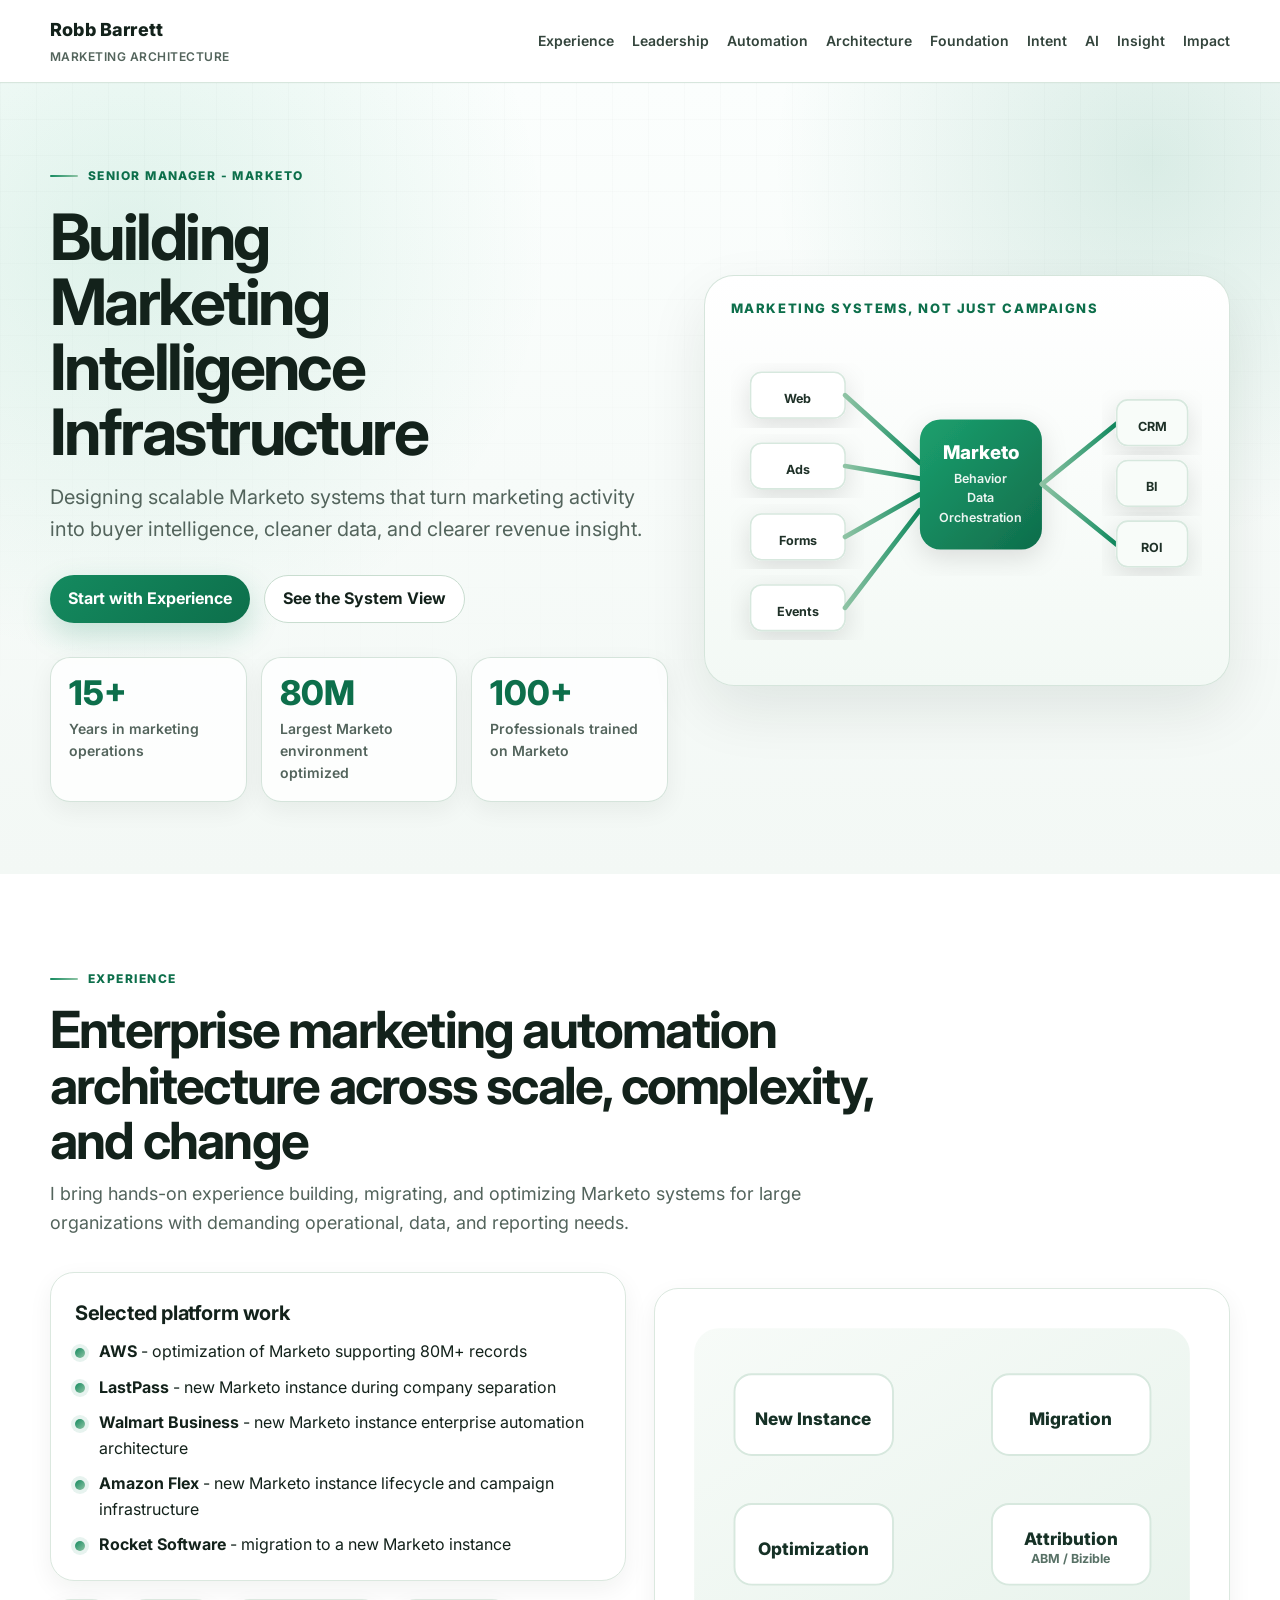
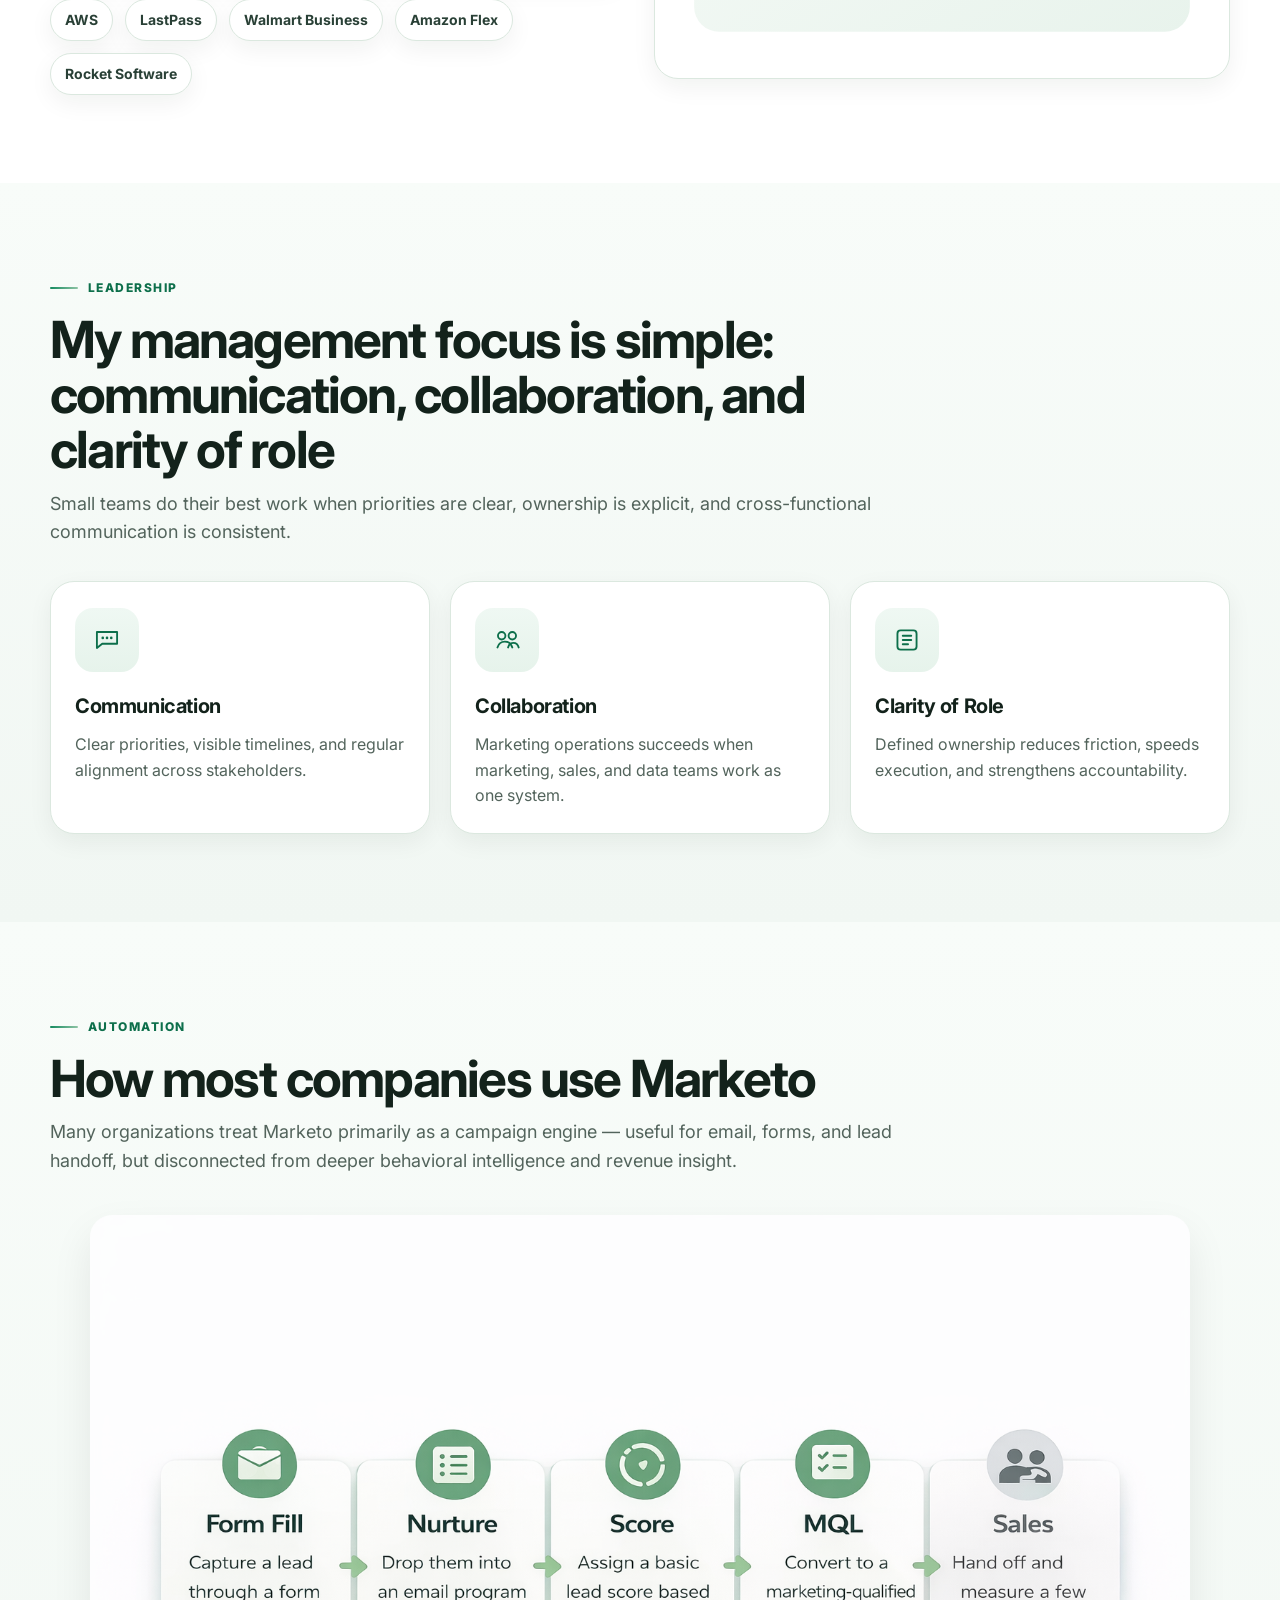
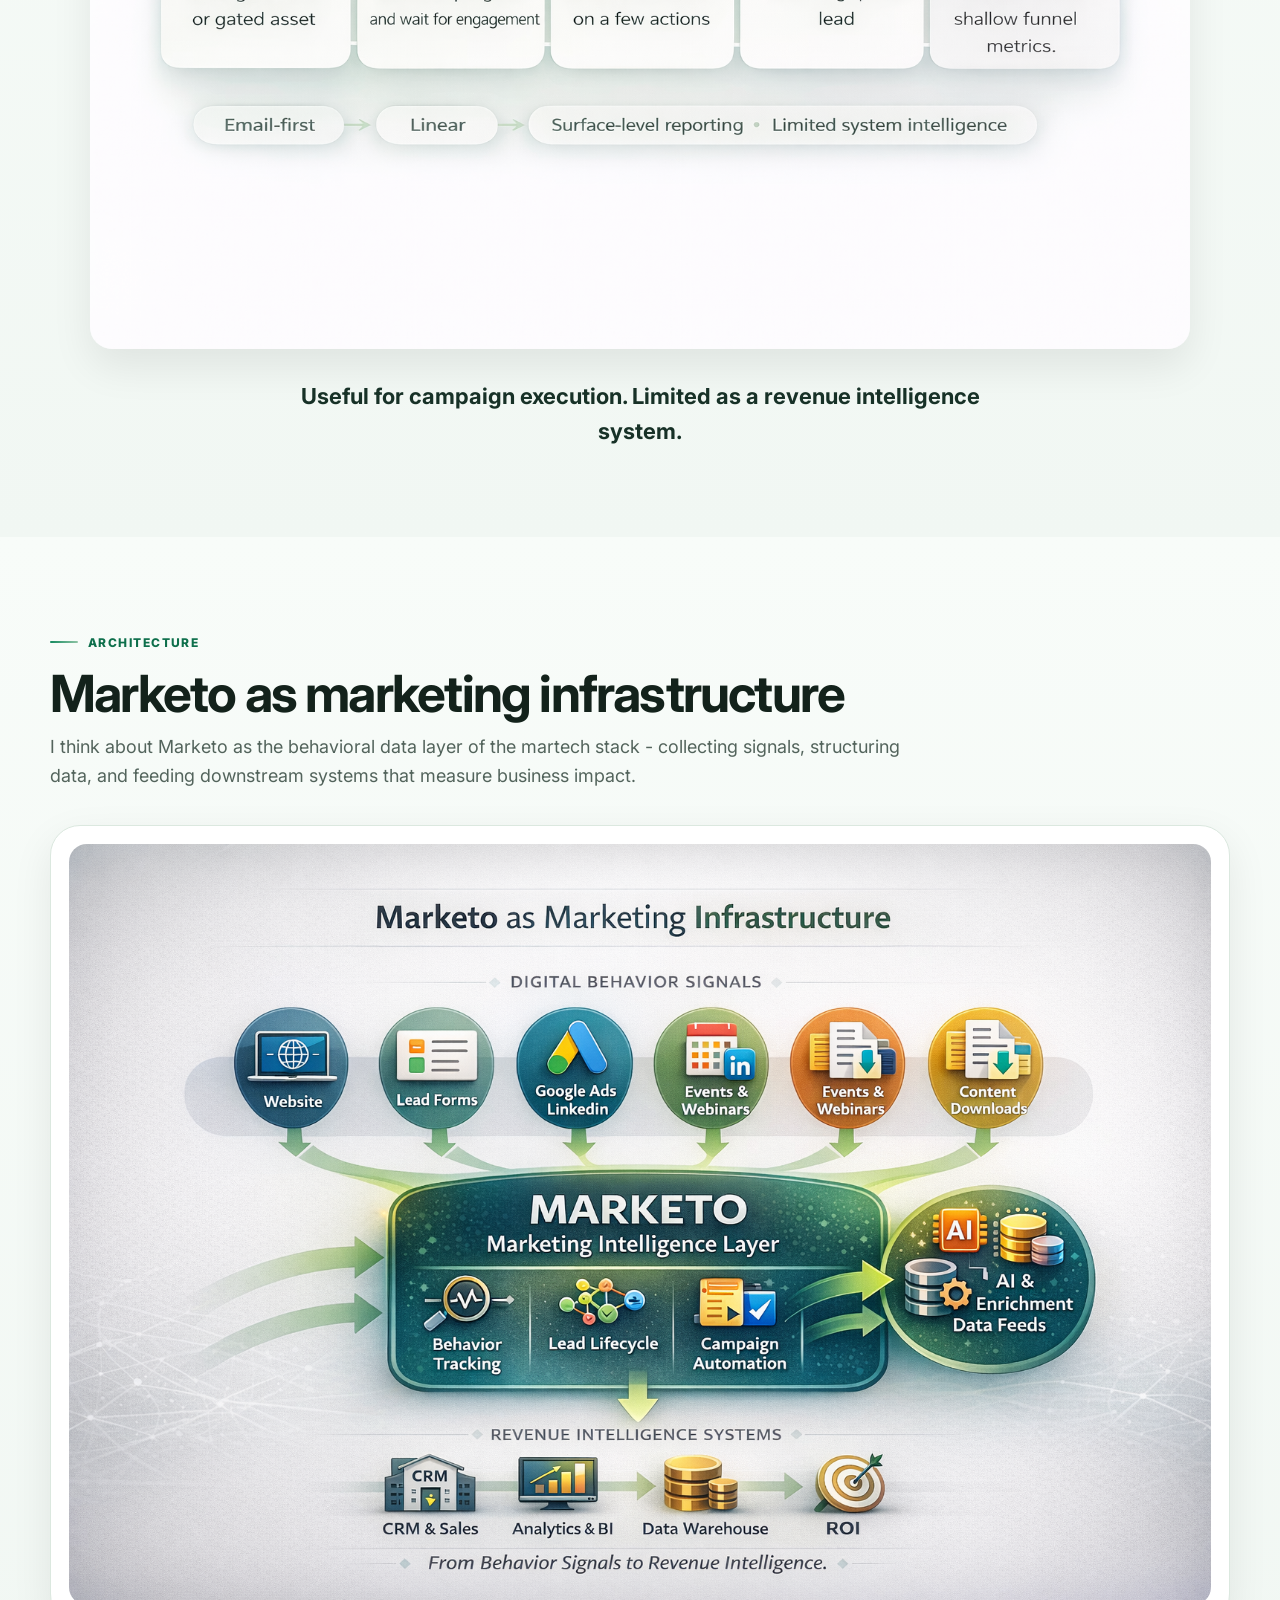
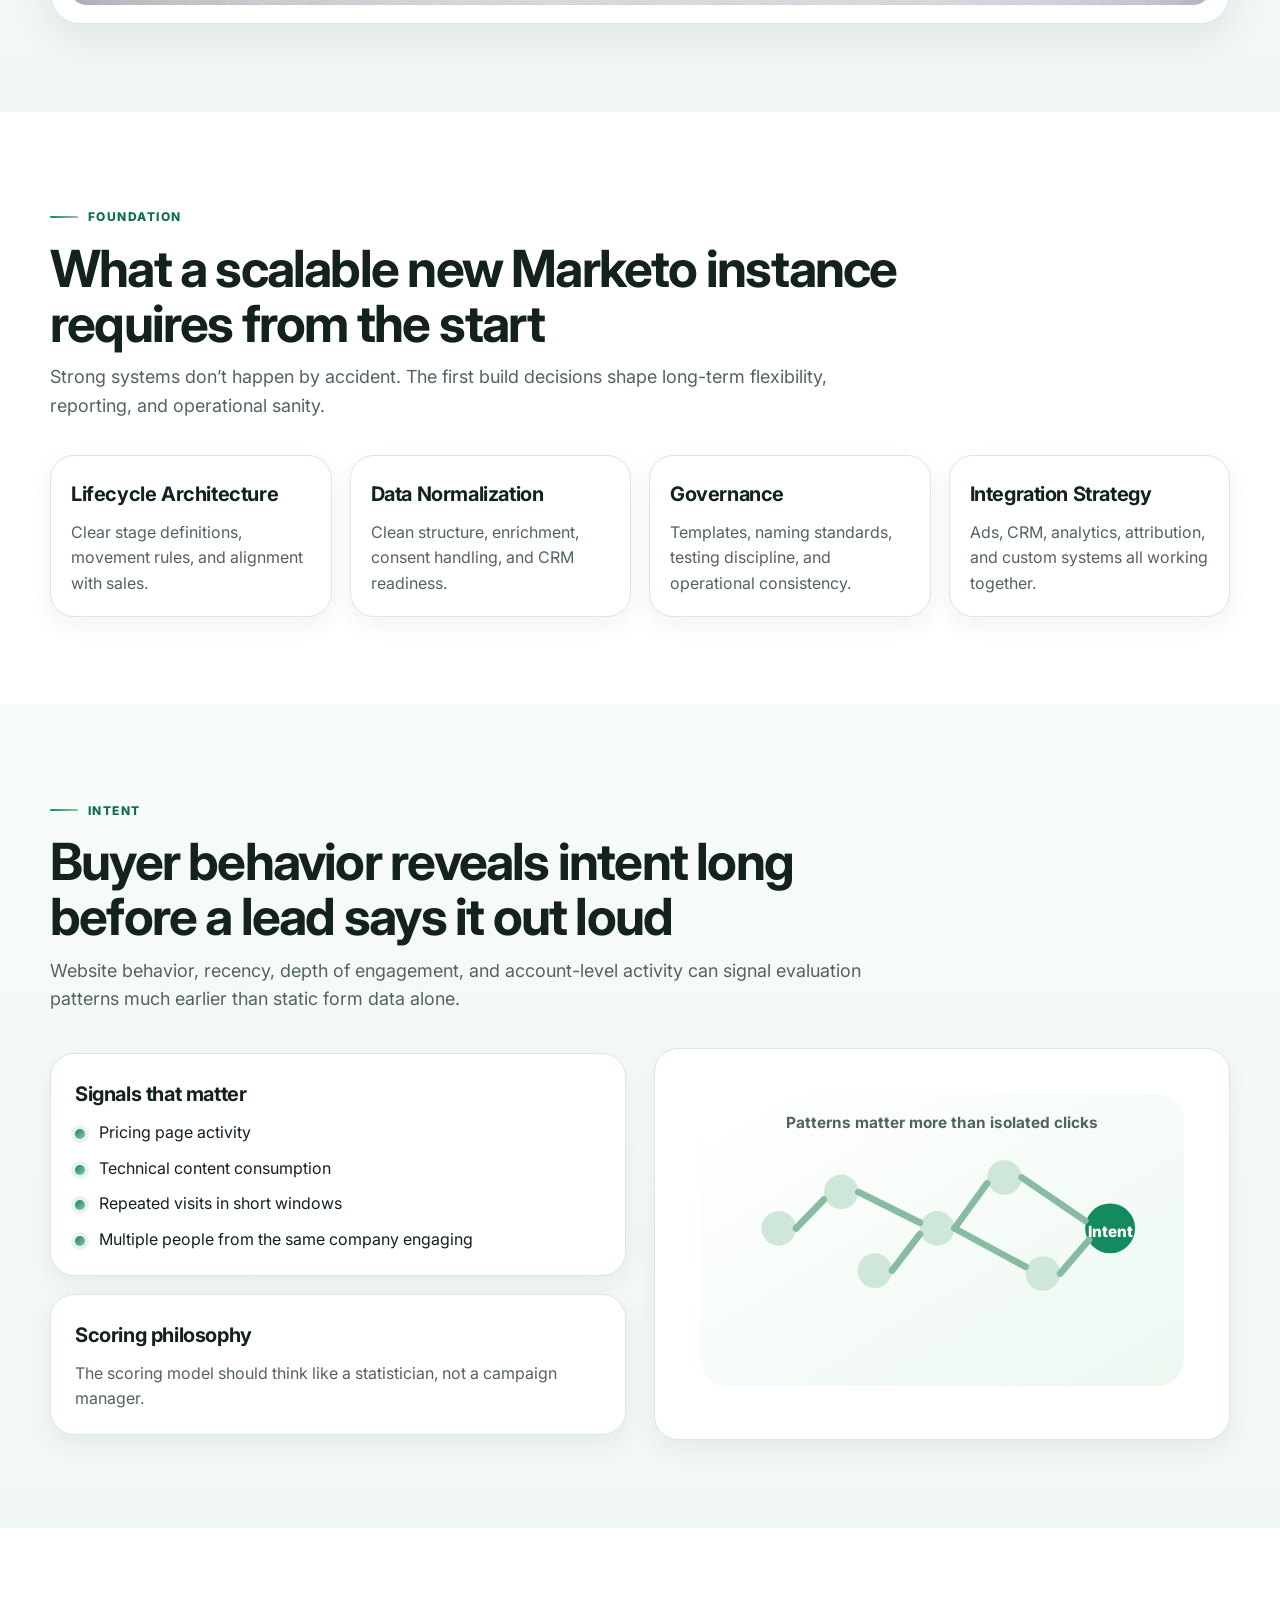
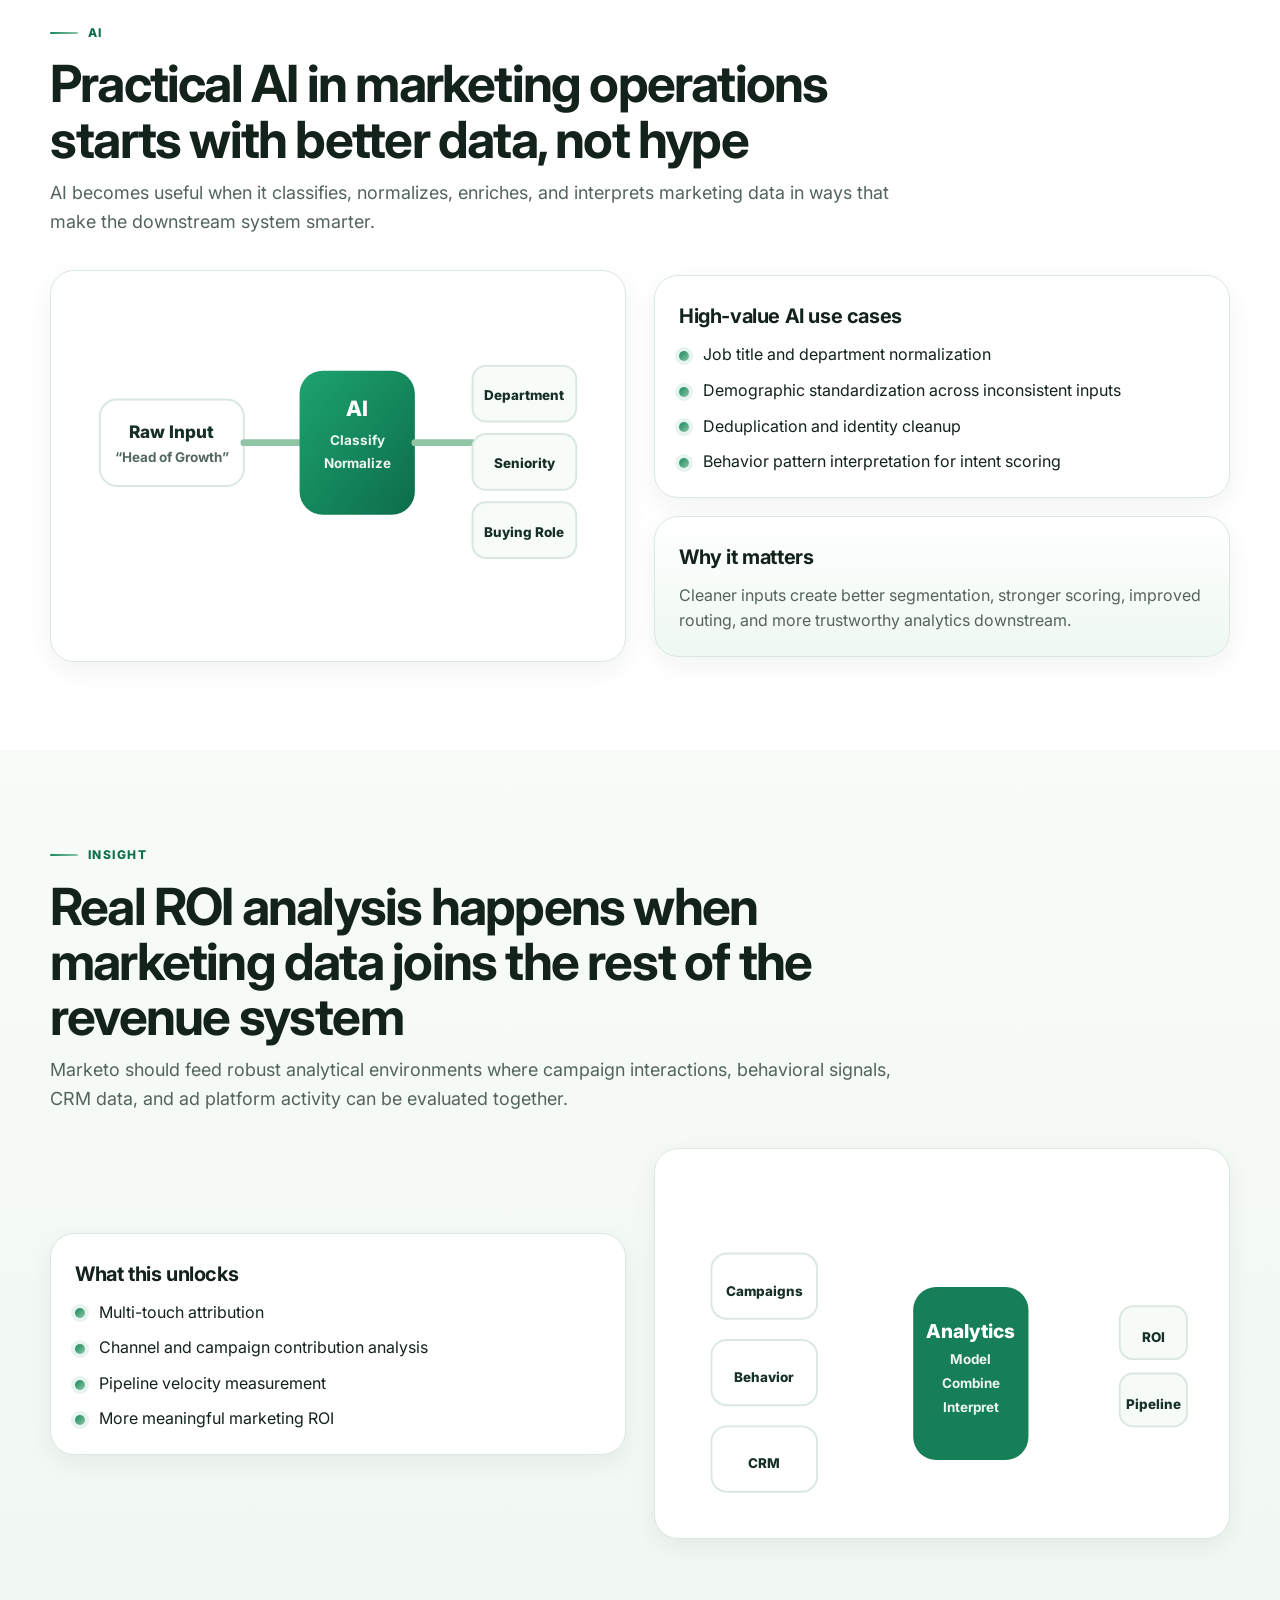
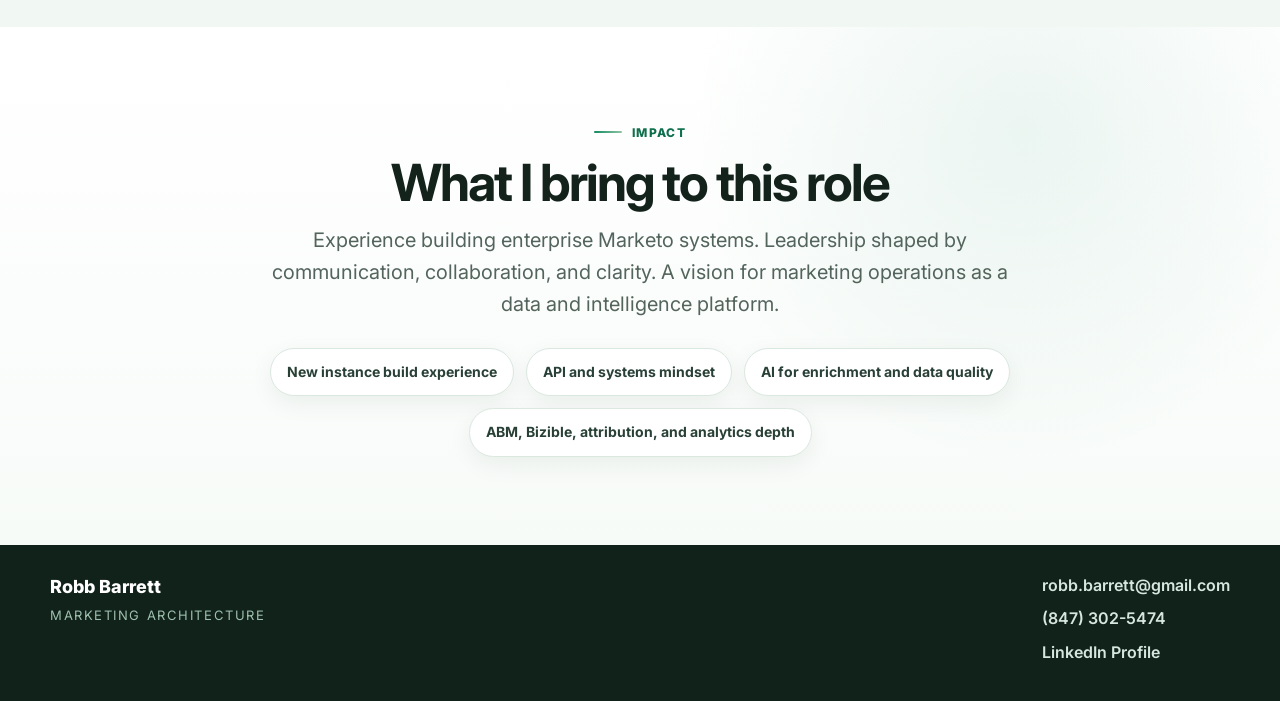
==== commit 35d6baa8: "Update index.html" ====
--- a/index.html
+++ b/index.html
@@ -142,8 +142,8 @@
               <ul class="check-list">
                 <li><strong>AWS</strong> - optimization of Marketo supporting 80M+ records</li>
                 <li><strong>LastPass</strong> - new Marketo instance during company separation</li>
-                <li><strong>Walmart Business</strong> - enterprise automation architecture</li>
-                <li><strong>Amazon Flex</strong> - lifecycle and campaign infrastructure</li>
+                <li><strong>Walmart Business</strong> - new Marketo instance enterprise automation architecture</li>
+                <li><strong>Amazon Flex</strong> - new Marketo instance lifecycle and campaign infrastructure</li>
                 <li><strong>Rocket Software</strong> - migration to a new Marketo instance</li>
               </ul>
             </div>
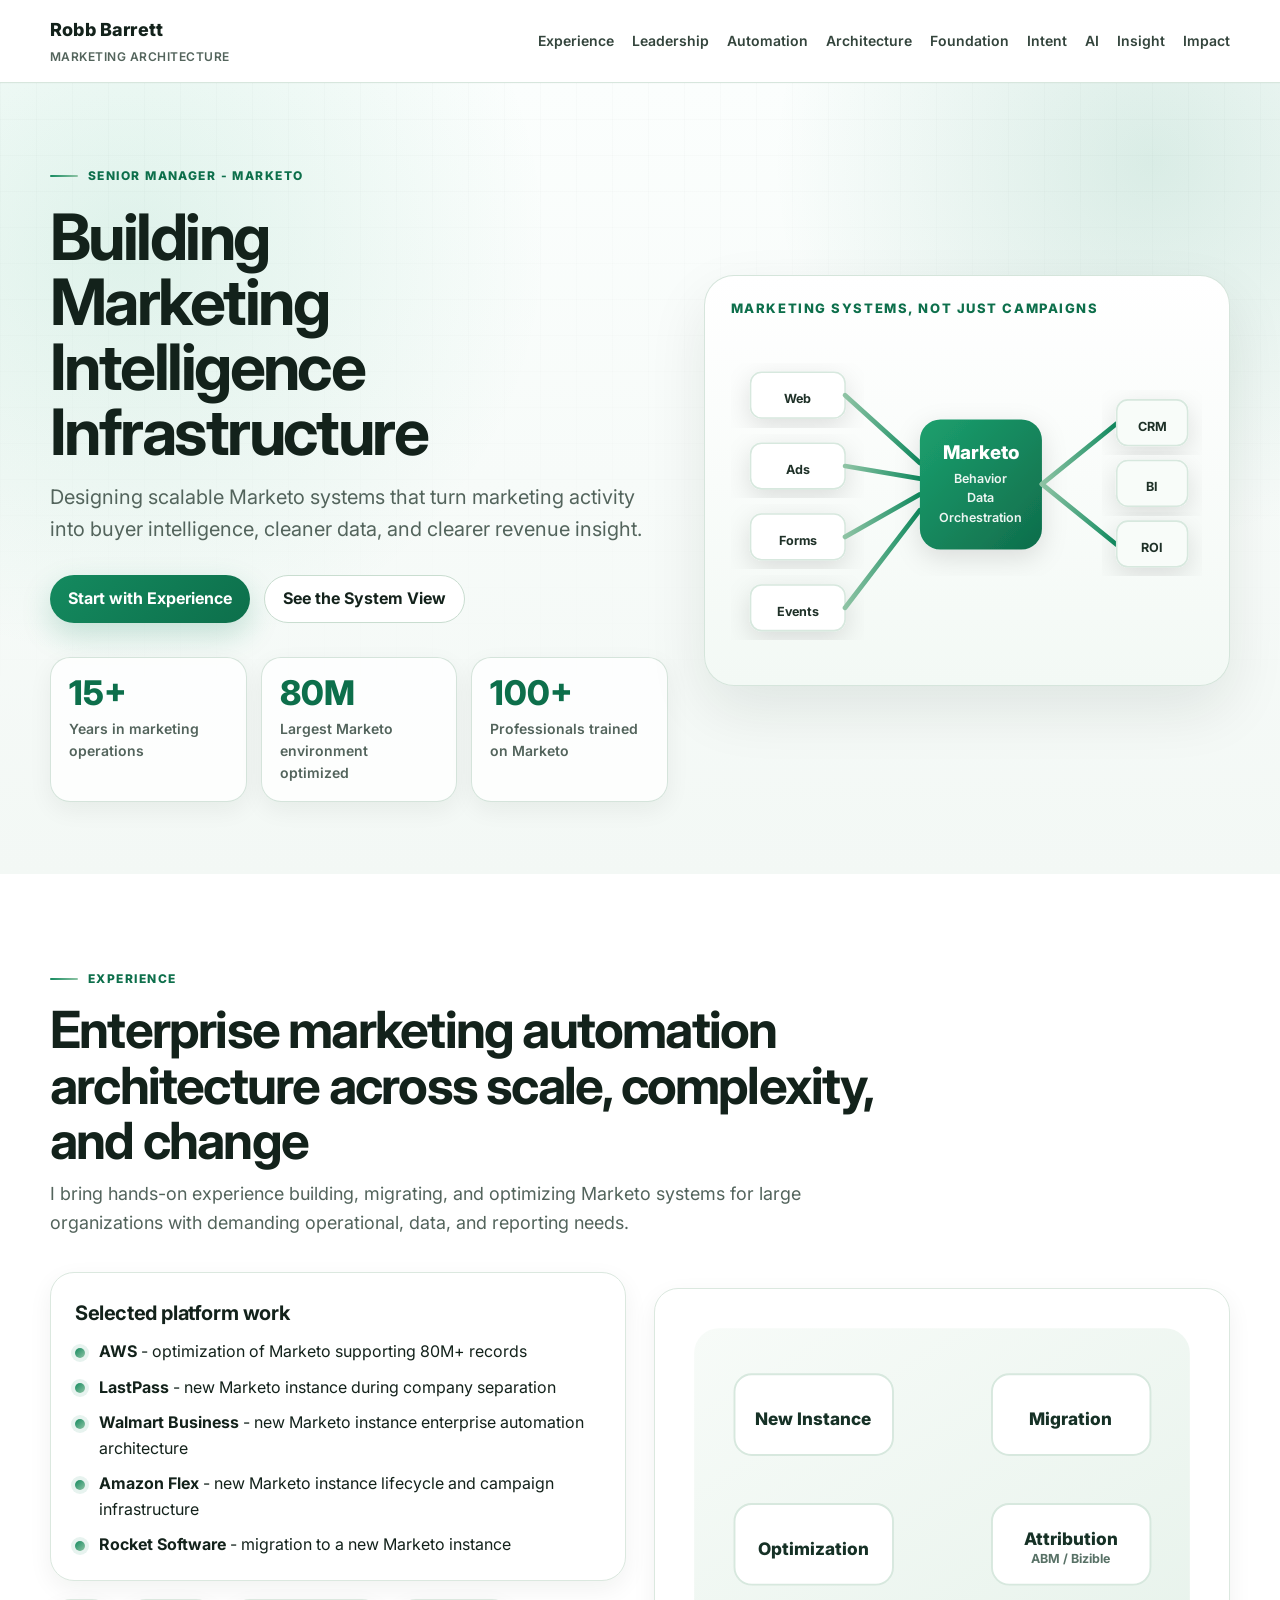
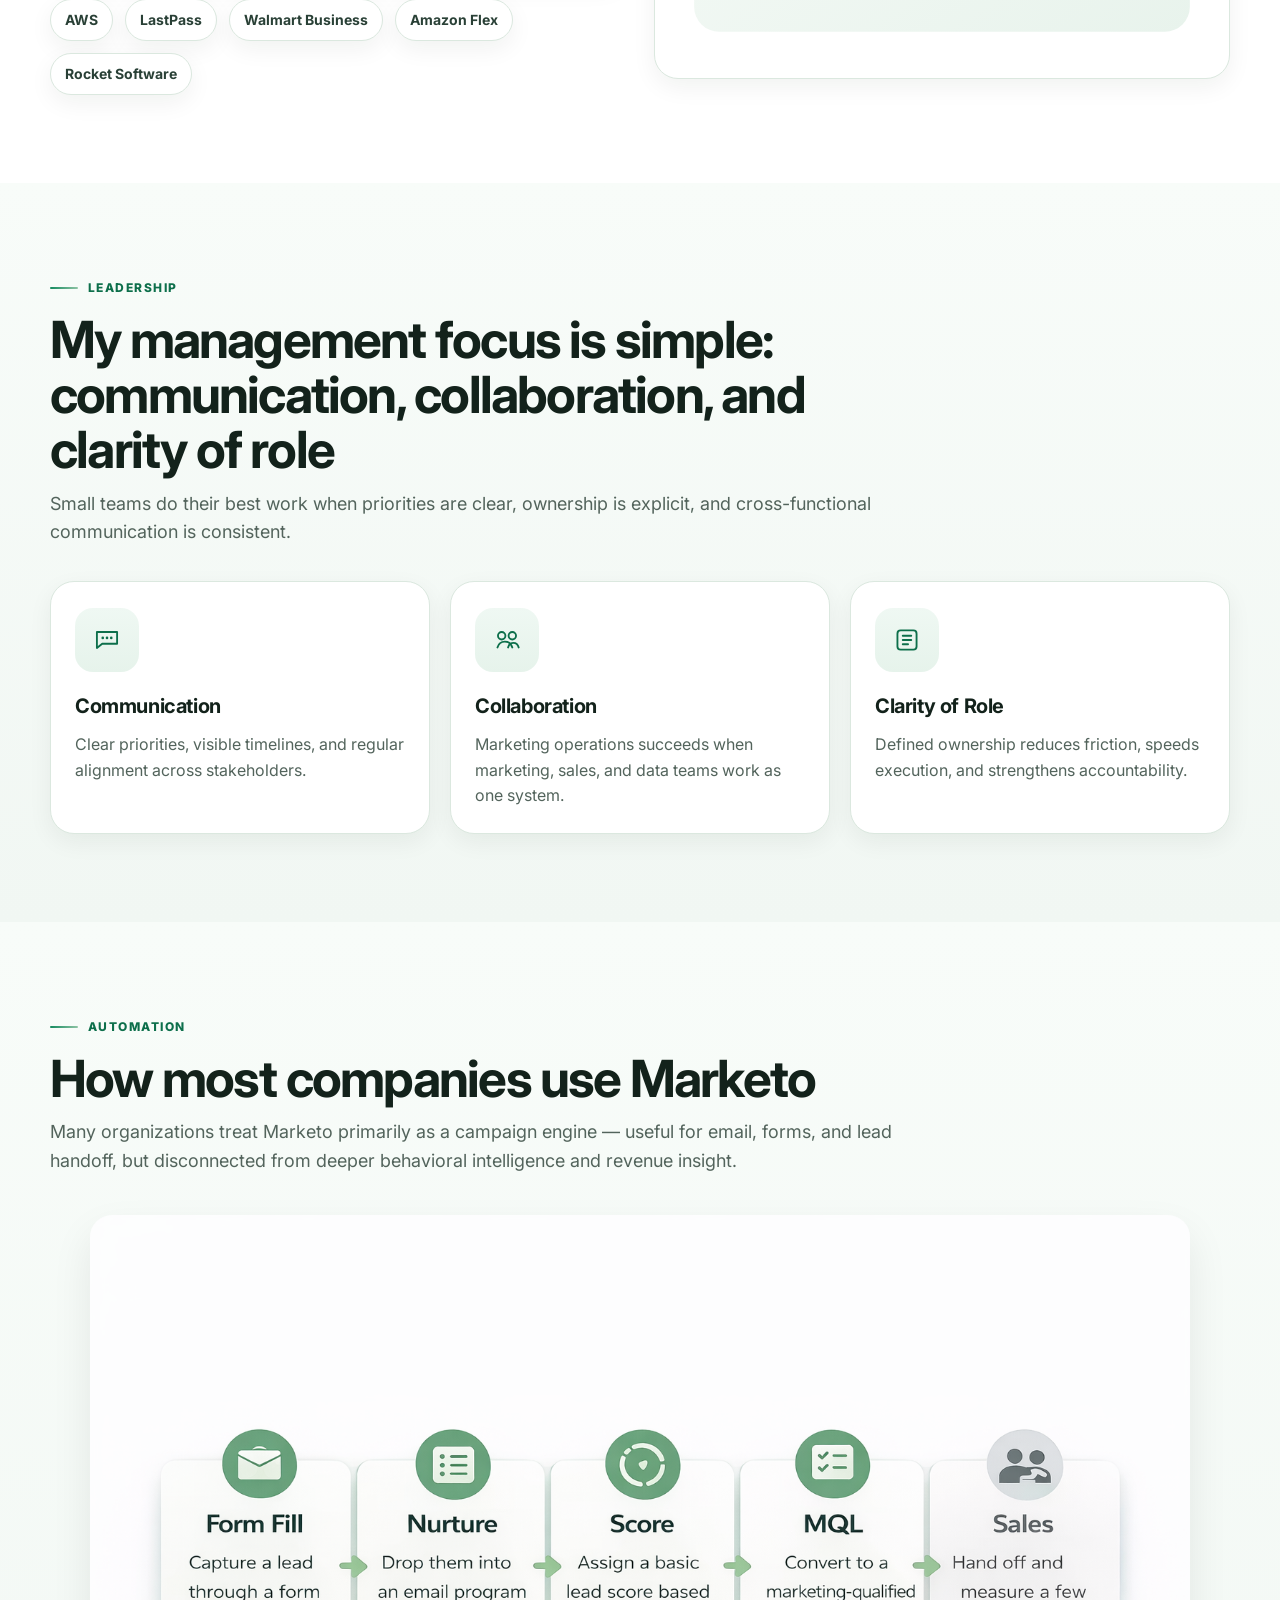
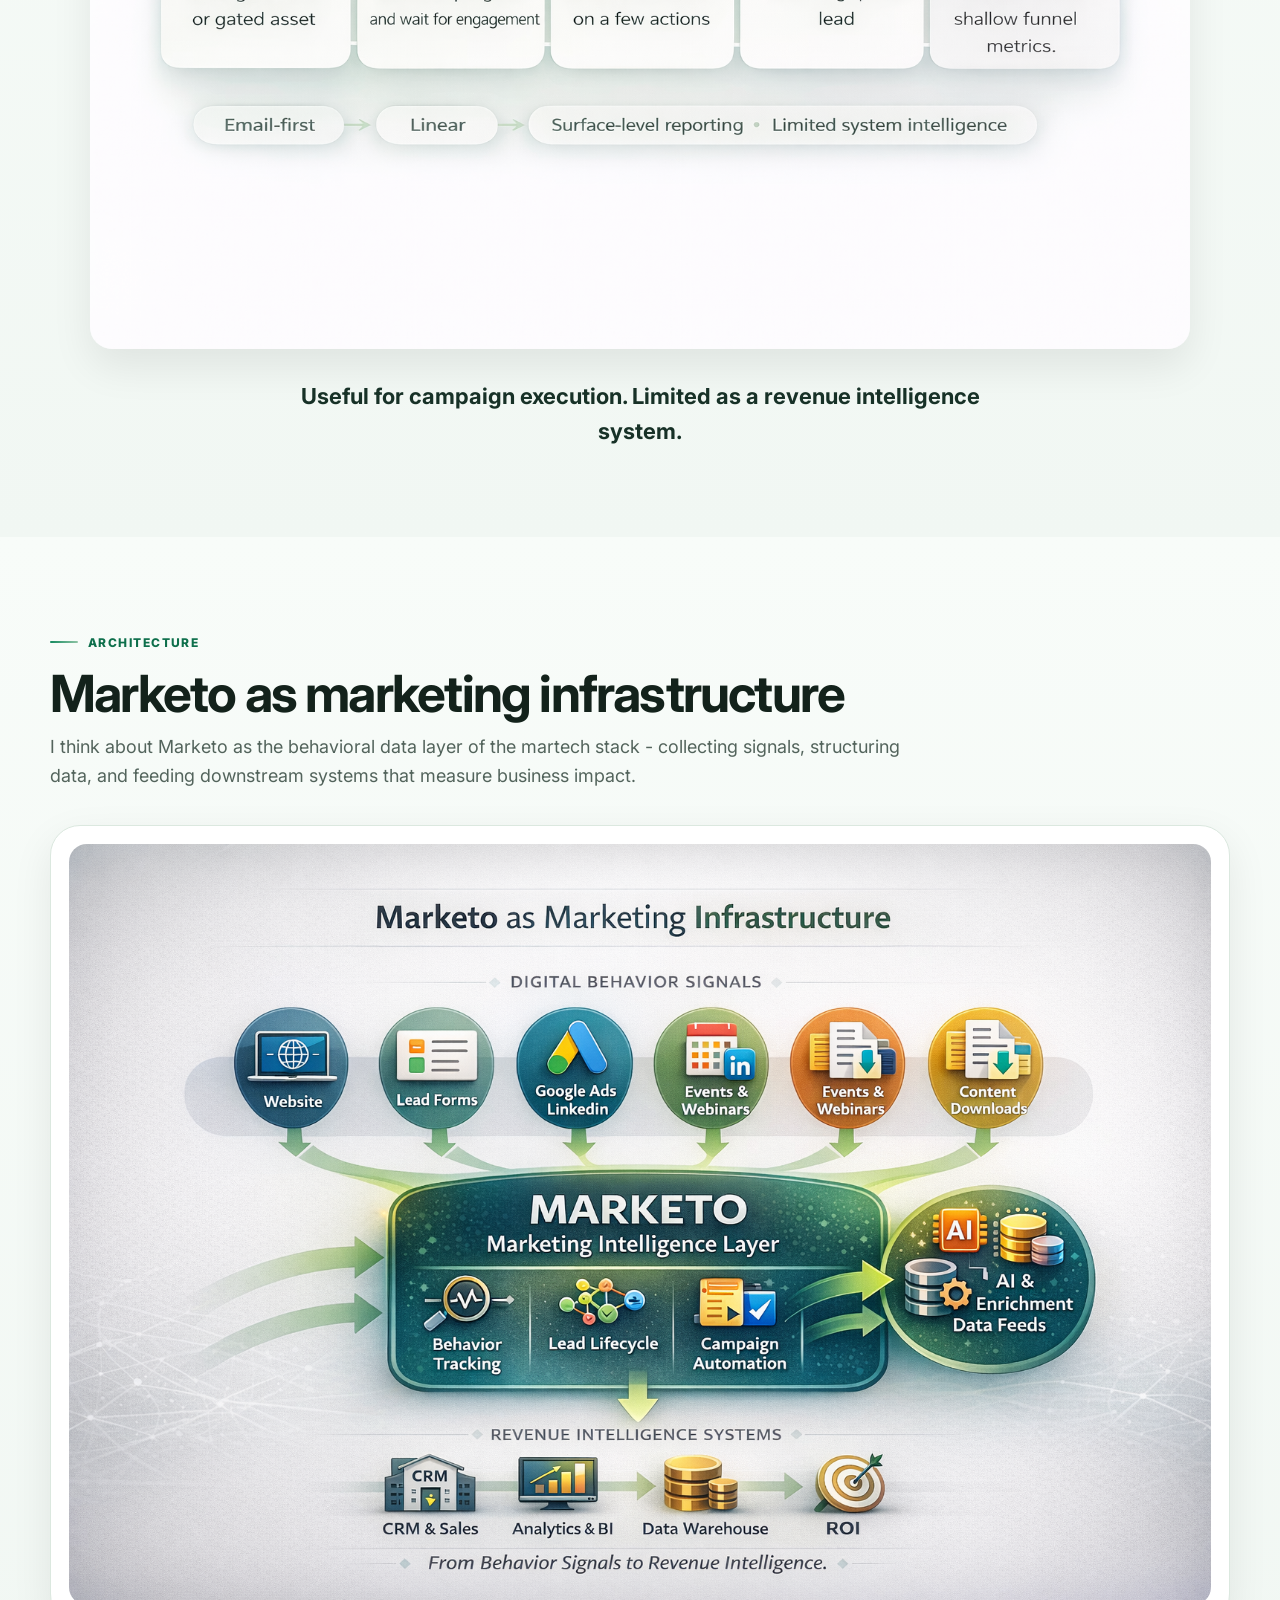
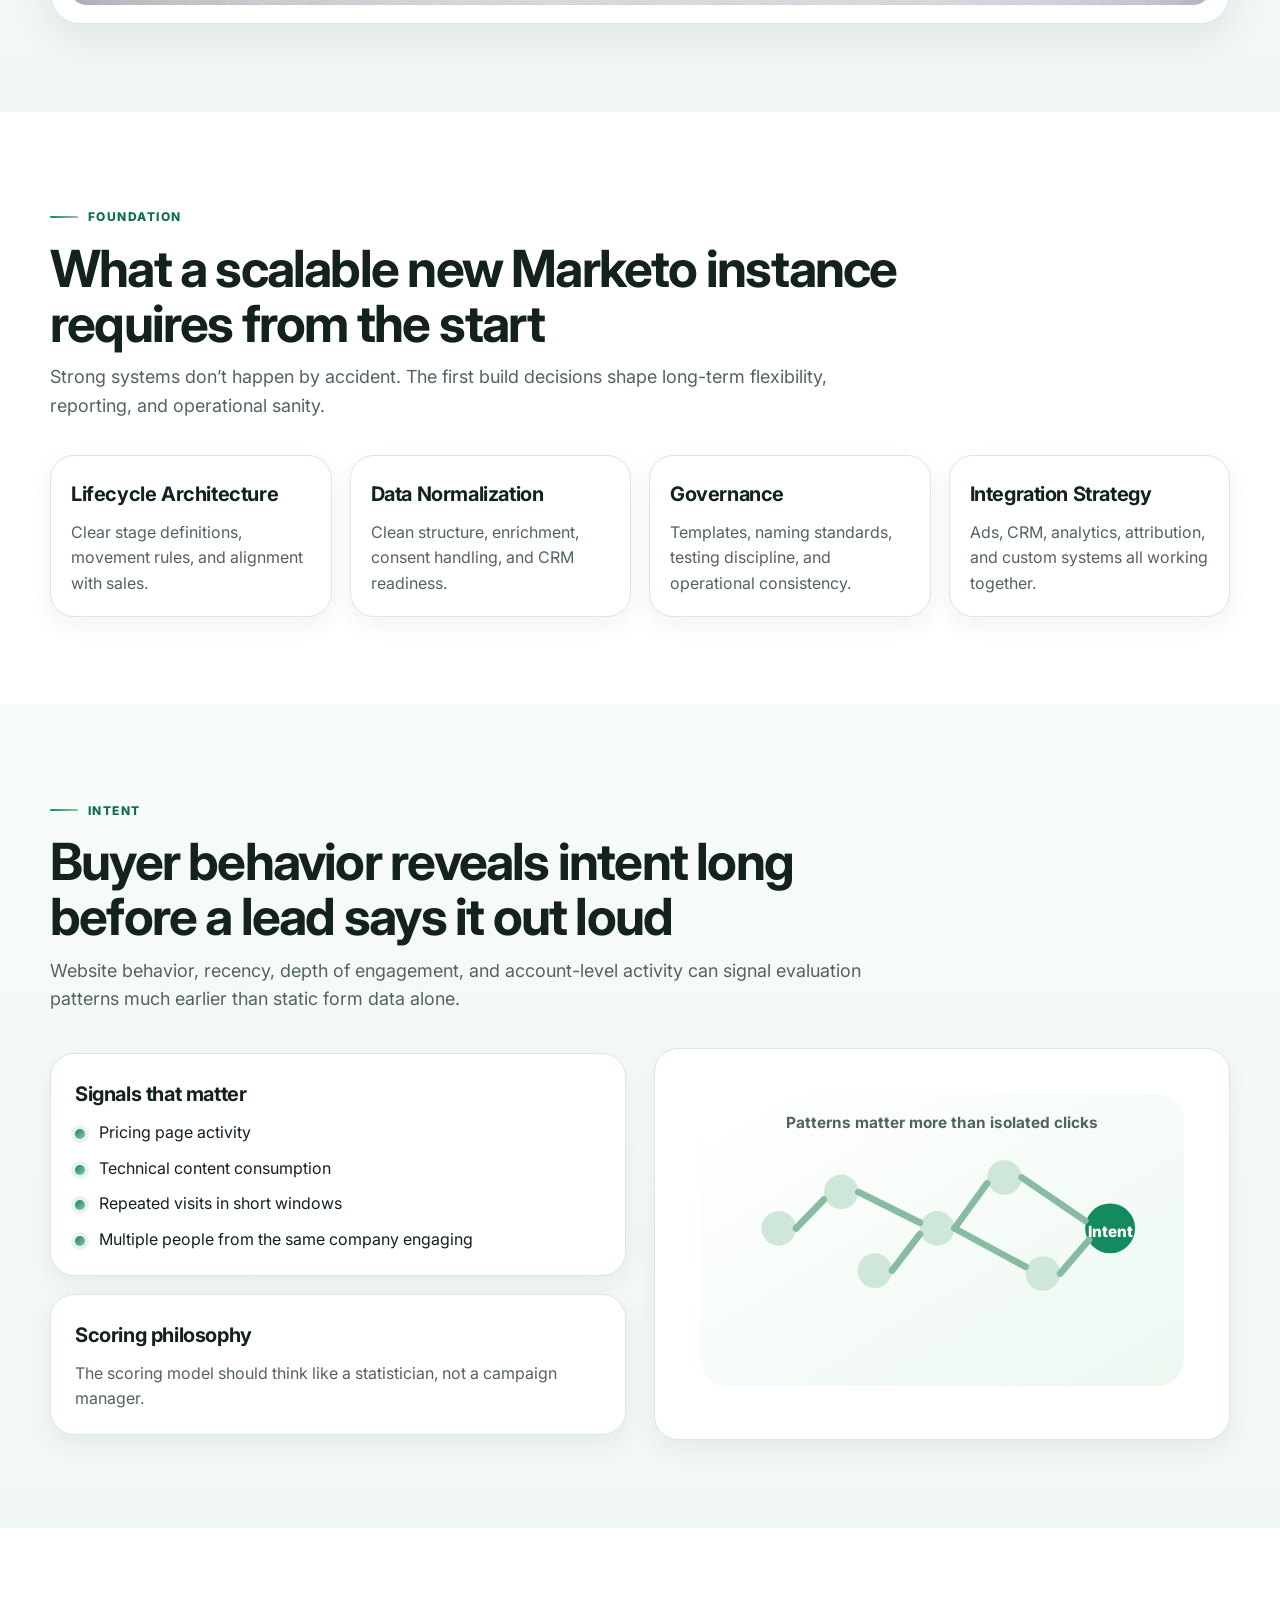
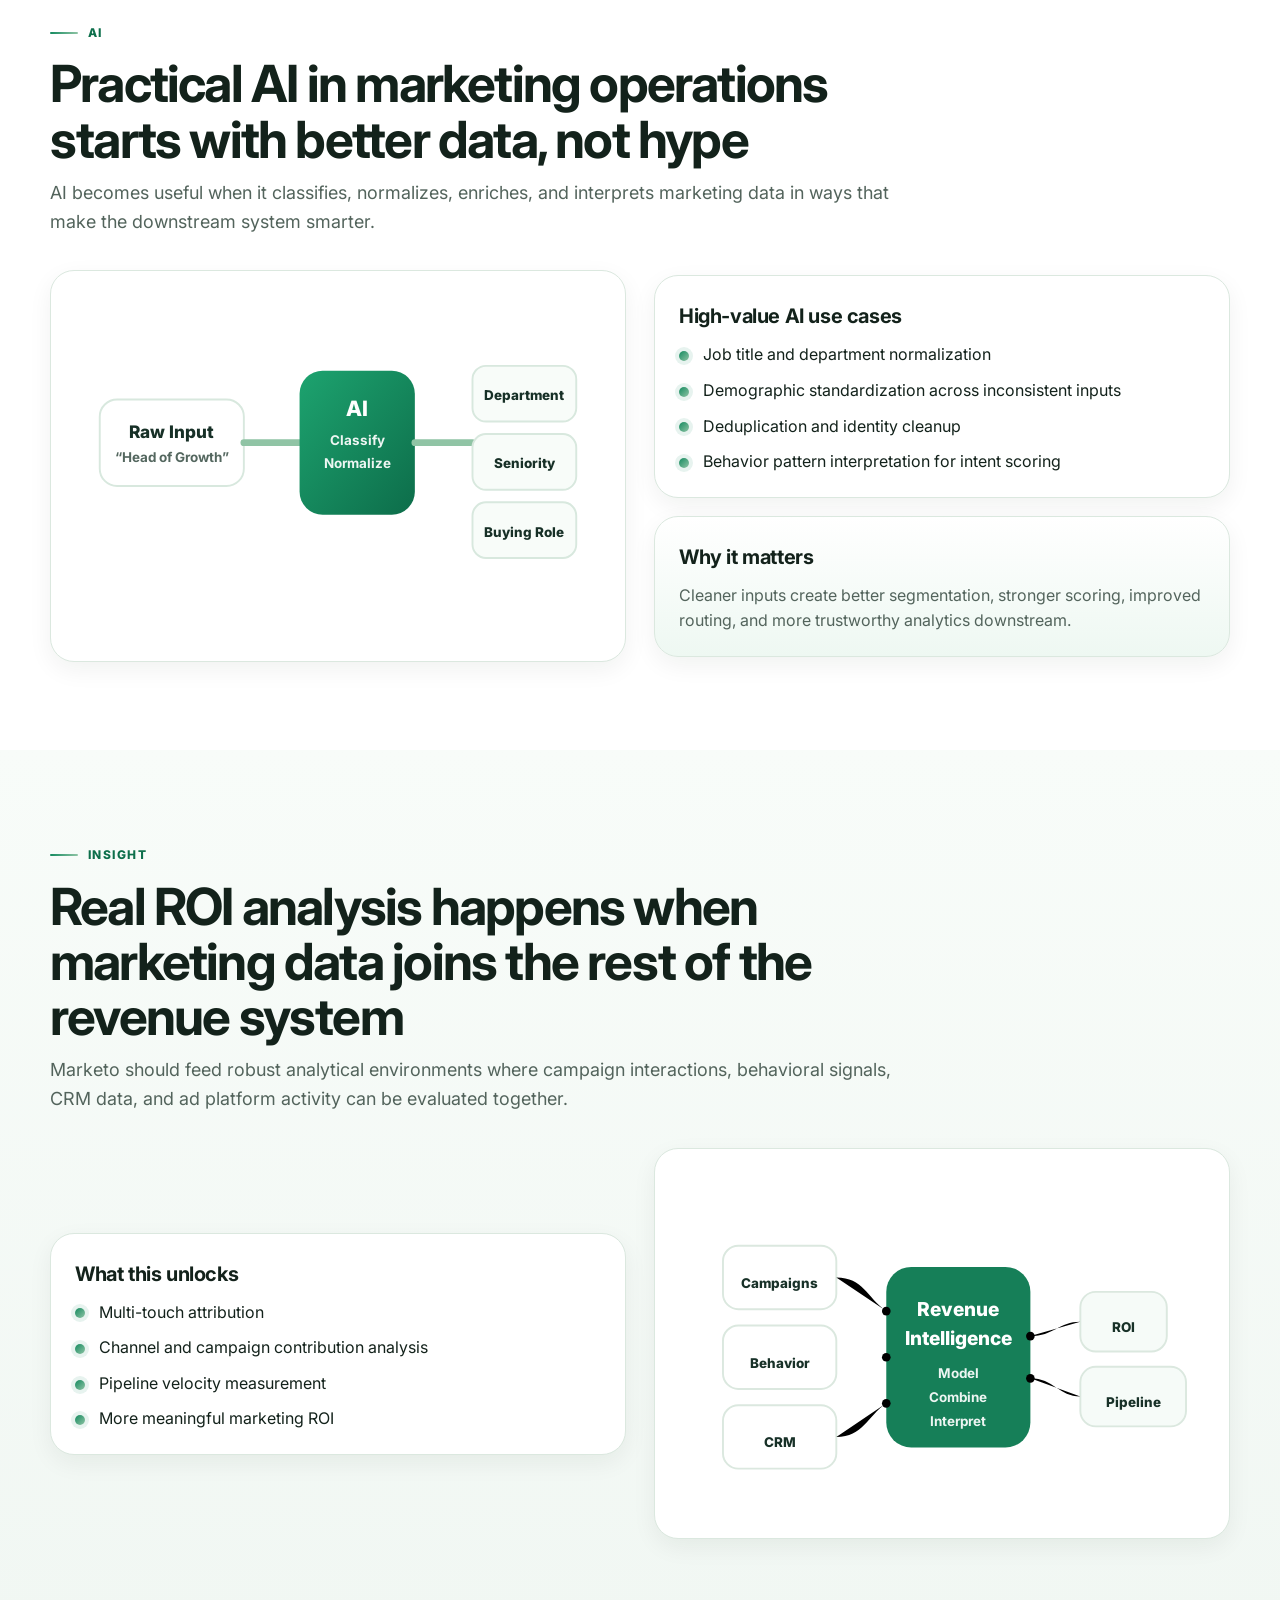
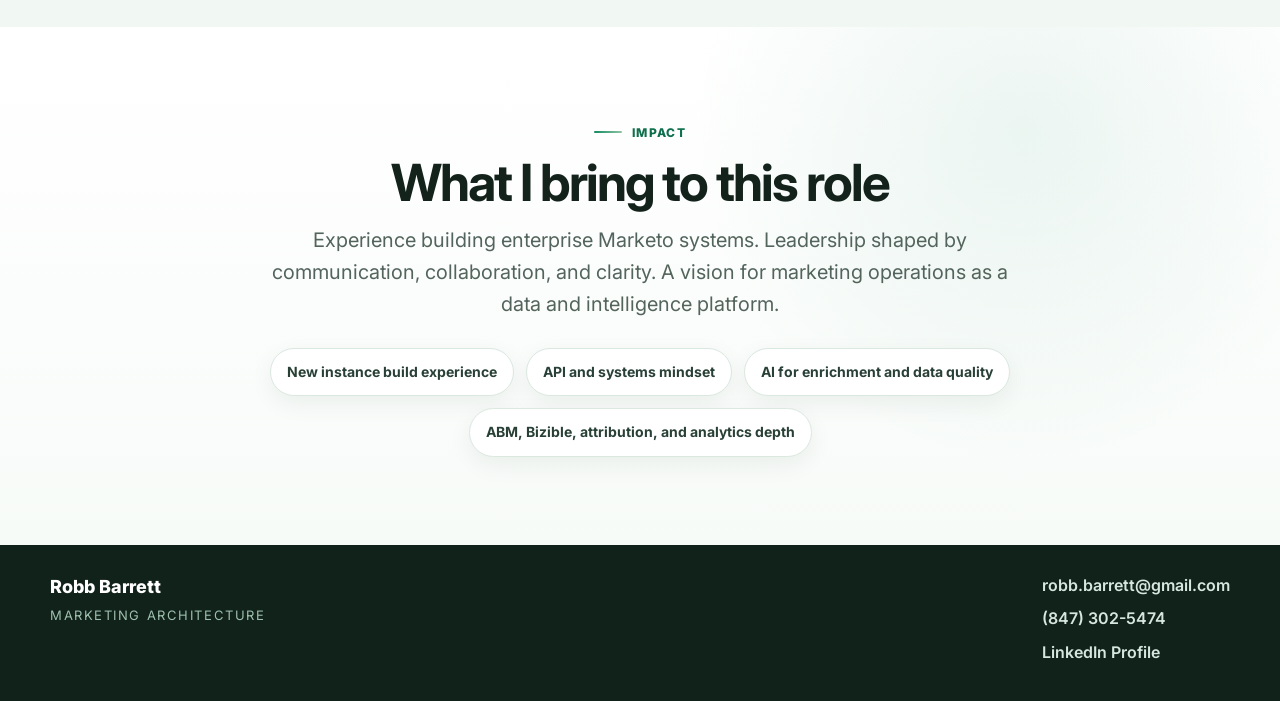
==== commit 0d3f407e: "Update graphic for insights" ====
--- a/index.html
+++ b/index.html
@@ -9,6 +9,7 @@
   <link href="https://fonts.googleapis.com/css2?family=Inter:wght@400;500;600;700;800&display=swap" rel="stylesheet">
   <link rel="stylesheet" href="styles.css" />
 </head>
+<link rel="icon" type="image/png" sizes="32x32" href="favicon.png">
 <body>
 
   <header class="site-header">
@@ -454,69 +455,84 @@
     </section>
 
     <section id="insight" class="section section-tint">
-      <div class="container">
-        <div class="section-head">
-          <div class="section-label">Insight</div>
-          <h2>Real ROI analysis happens when marketing data joins the rest of the revenue system</h2>
-          <p>
-            Marketo should feed robust analytical environments where campaign interactions,
-            behavioral signals, CRM data, and ad platform activity can be evaluated together.
-          </p>
-        </div>
-
-        <div class="media-grid reverse-mobile">
-          <div class="content-stack">
-            <div class="panel">
-              <h3>What this unlocks</h3>
-              <ul class="check-list">
-                <li>Multi-touch attribution</li>
-                <li>Channel and campaign contribution analysis</li>
-                <li>Pipeline velocity measurement</li>
-                <li>More meaningful marketing ROI</li>
-              </ul>
-            </div>
-          </div>
-
-          <div class="visual-card">
-            <svg viewBox="0 0 560 360" class="section-svg" aria-hidden="true">
-              <defs>
-                <linearGradient id="insightGrad" x1="0%" y1="0%" x2="100%" y2="0%">
-                  <stop offset="0%" stop-color="#9ec9ae"/>
-                  <stop offset="100%" stop-color="#16895e"/>
-                </linearGradient>
-              </defs>
-
-              <rect x="40" y="90" width="110" height="68" rx="16" class="ins-box"/>
-              <text x="95" y="130" text-anchor="middle" class="ins-text">Campaigns</text>
-
-              <rect x="40" y="180" width="110" height="68" rx="16" class="ins-box"/>
-              <text x="95" y="220" text-anchor="middle" class="ins-text">Behavior</text>
-
-              <rect x="40" y="270" width="110" height="68" rx="16" class="ins-box"/>
-              <text x="95" y="310" text-anchor="middle" class="ins-text">CRM</text>
-
-              <path d="M150 124 H250" stroke="url(#insightGrad)" stroke-width="7" stroke-linecap="round"/>
-              <path d="M150 214 H250" stroke="url(#insightGrad)" stroke-width="7" stroke-linecap="round"/>
-              <path d="M150 304 H250" stroke="url(#insightGrad)" stroke-width="7" stroke-linecap="round"/>
-
-              <rect x="250" y="125" width="120" height="180" rx="24" class="ins-core"/>
-              <text x="310" y="178" text-anchor="middle" class="ins-core-title">Analytics</text>
-              <text x="310" y="205" text-anchor="middle" class="ins-core-sub">Model</text>
-              <text x="310" y="230" text-anchor="middle" class="ins-core-sub">Combine</text>
-              <text x="310" y="255" text-anchor="middle" class="ins-core-sub">Interpret</text>
-
-              <path d="M370 214 H465" stroke="url(#insightGrad)" stroke-width="7" stroke-linecap="round"/>
-
-              <rect x="465" y="145" width="70" height="55" rx="14" class="ins-box right"/>
-              <text x="500" y="178" text-anchor="middle" class="ins-text">ROI</text>
-
-              <rect x="465" y="215" width="70" height="55" rx="14" class="ins-box right"/>
-              <text x="500" y="248" text-anchor="middle" class="ins-text">Pipeline</text>
-            </svg>
-          </div>
-        </div>
-      </div>
-    </section>
+  <div class="container">
+    <div class="section-head">
+      <div class="section-label">Insight</div>
+      <h2>Real ROI analysis happens when marketing data joins the rest of the revenue system</h2>
+      <p>
+        Marketo should feed robust analytical environments where campaign interactions,
+        behavioral signals, CRM data, and ad platform activity can be evaluated together.
+      </p>
+    </div>
+
+    <div class="media-grid reverse-mobile">
+      <div class="content-stack">
+        <div class="panel">
+          <h3>What this unlocks</h3>
+          <ul class="check-list">
+            <li>Multi-touch attribution</li>
+            <li>Channel and campaign contribution analysis</li>
+            <li>Pipeline velocity measurement</li>
+            <li>More meaningful marketing ROI</li>
+          </ul>
+        </div>
+      </div>
+
+      <div class="visual-card">
+        <svg viewBox="0 0 560 360" class="section-svg" aria-hidden="true">
+          <defs>
+            <linearGradient id="insConnector" x1="0%" y1="0%" x2="100%" y2="0%">
+              <stop offset="0%" stop-color="#9cc9ae"/>
+              <stop offset="100%" stop-color="#1a8a5f"/>
+            </linearGradient>
+          </defs>
+
+          <!-- input boxes -->
+          <rect x="52" y="82" width="118" height="66" rx="16" class="ins-box"/>
+          <text x="111" y="122" text-anchor="middle" class="ins-text">Campaigns</text>
+
+          <rect x="52" y="165" width="118" height="66" rx="16" class="ins-box"/>
+          <text x="111" y="205" text-anchor="middle" class="ins-text">Behavior</text>
+
+          <rect x="52" y="248" width="118" height="66" rx="16" class="ins-box"/>
+          <text x="111" y="288" text-anchor="middle" class="ins-text">CRM</text>
+
+          <!-- center block -->
+          <rect x="222" y="104" width="150" height="188" rx="26" class="ins-core"/>
+          <text x="297" y="155" text-anchor="middle" class="ins-core-title">Revenue</text>
+          <text x="297" y="185" text-anchor="middle" class="ins-core-title">Intelligence</text>
+          <text x="297" y="220" text-anchor="middle" class="ins-core-sub">Model</text>
+          <text x="297" y="245" text-anchor="middle" class="ins-core-sub">Combine</text>
+          <text x="297" y="270" text-anchor="middle" class="ins-core-sub">Interpret</text>
+
+          <!-- output boxes -->
+          <rect x="424" y="130" width="90" height="62" rx="16" class="ins-box right"/>
+          <text x="469" y="168" text-anchor="middle" class="ins-text">ROI</text>
+
+          <rect x="424" y="208" width="110" height="62" rx="16" class="ins-box right"/>
+          <text x="479" y="246" text-anchor="middle" class="ins-text">Pipeline</text>
+
+          <!-- connectors: inputs to center -->
+          <path d="M170 115 C198 115, 202 136, 222 150" class="ins-connector"/>
+          <path d="M170 198 C198 198, 202 198, 222 198" class="ins-connector"/>
+          <path d="M170 281 C198 281, 202 260, 222 246" class="ins-connector"/>
+
+          <!-- connector nodes -->
+          <circle cx="222" cy="150" r="4.5" class="ins-node"/>
+          <circle cx="222" cy="198" r="4.5" class="ins-node"/>
+          <circle cx="222" cy="246" r="4.5" class="ins-node"/>
+
+          <!-- connectors: center to outputs -->
+          <path d="M372 176 C396 176, 402 161, 424 161" class="ins-connector"/>
+          <path d="M372 220 C396 220, 402 239, 424 239" class="ins-connector"/>
+
+          <circle cx="372" cy="176" r="4.5" class="ins-node"/>
+          <circle cx="372" cy="220" r="4.5" class="ins-node"/>
+        </svg>
+      </div>
+    </div>
+  </div>
+</section>
 
     <section id="impact" class="section impact-section">
       <div class="container impact-wrap">
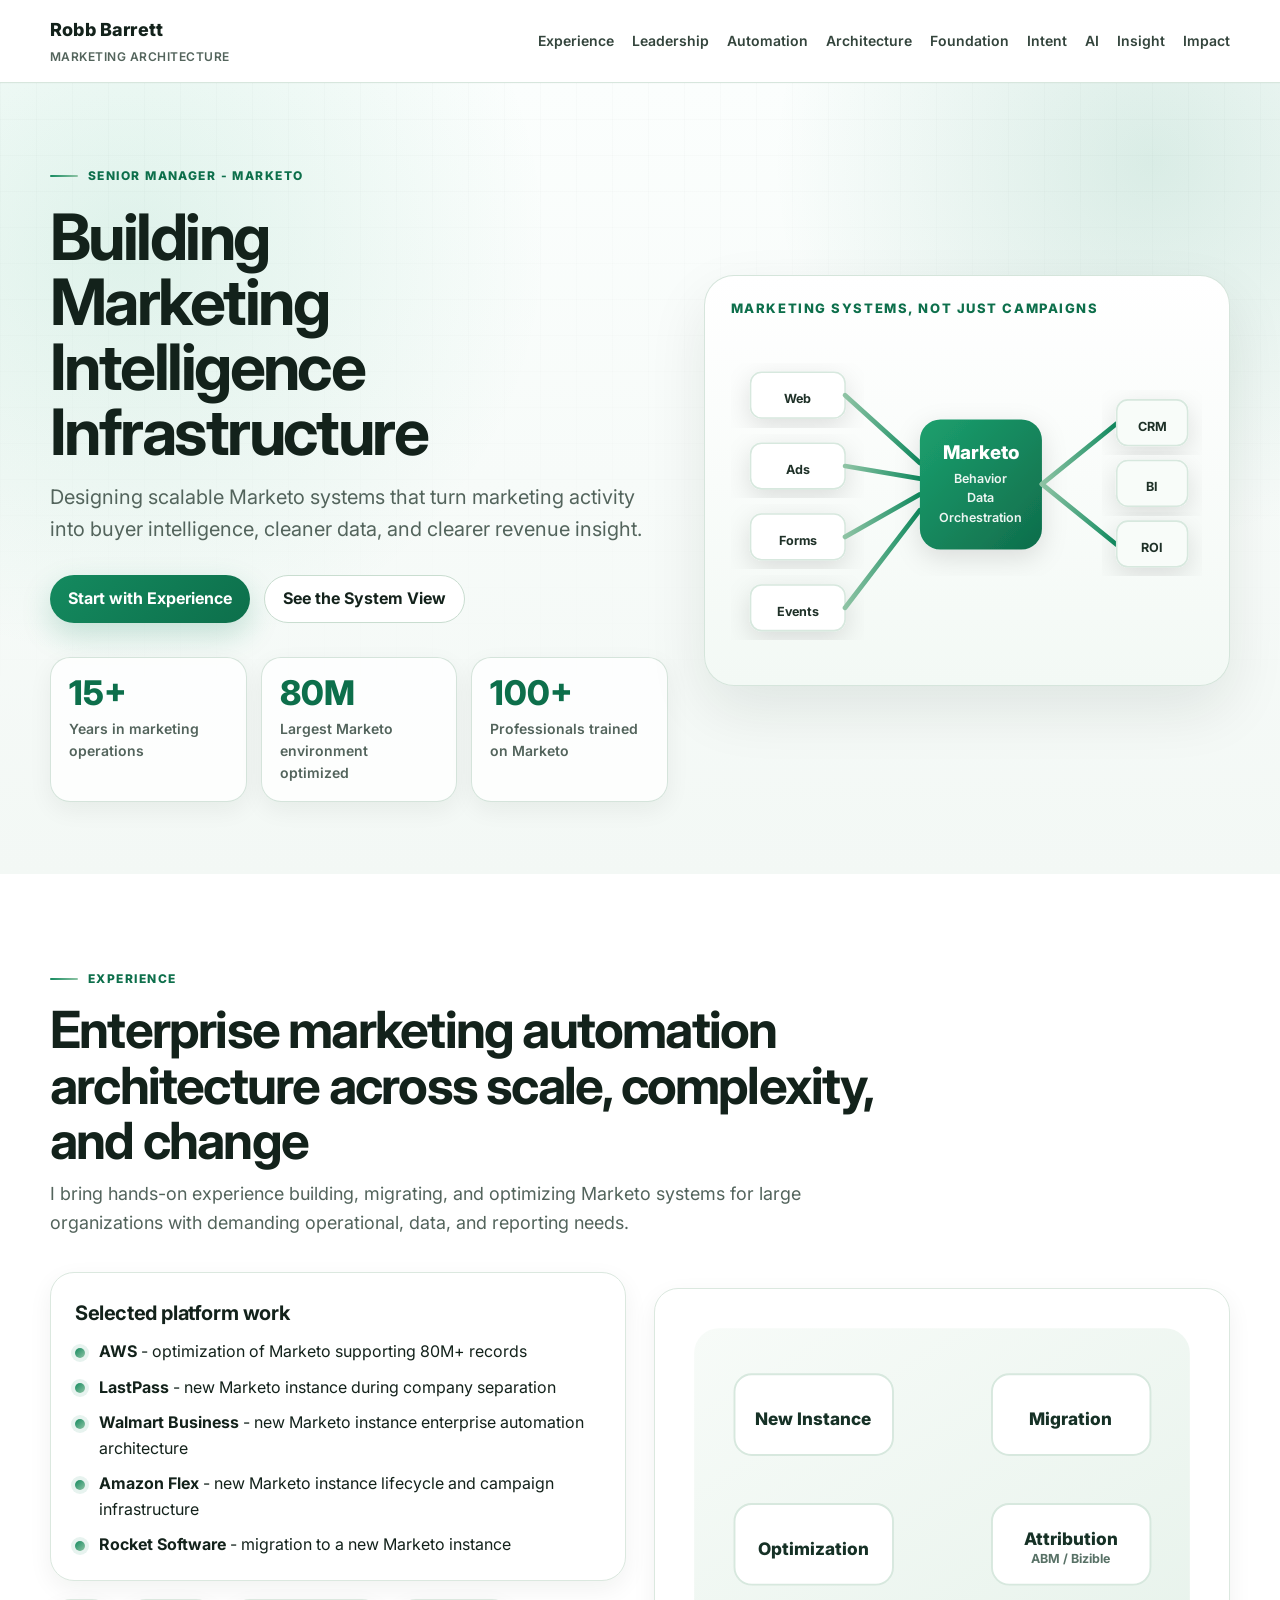
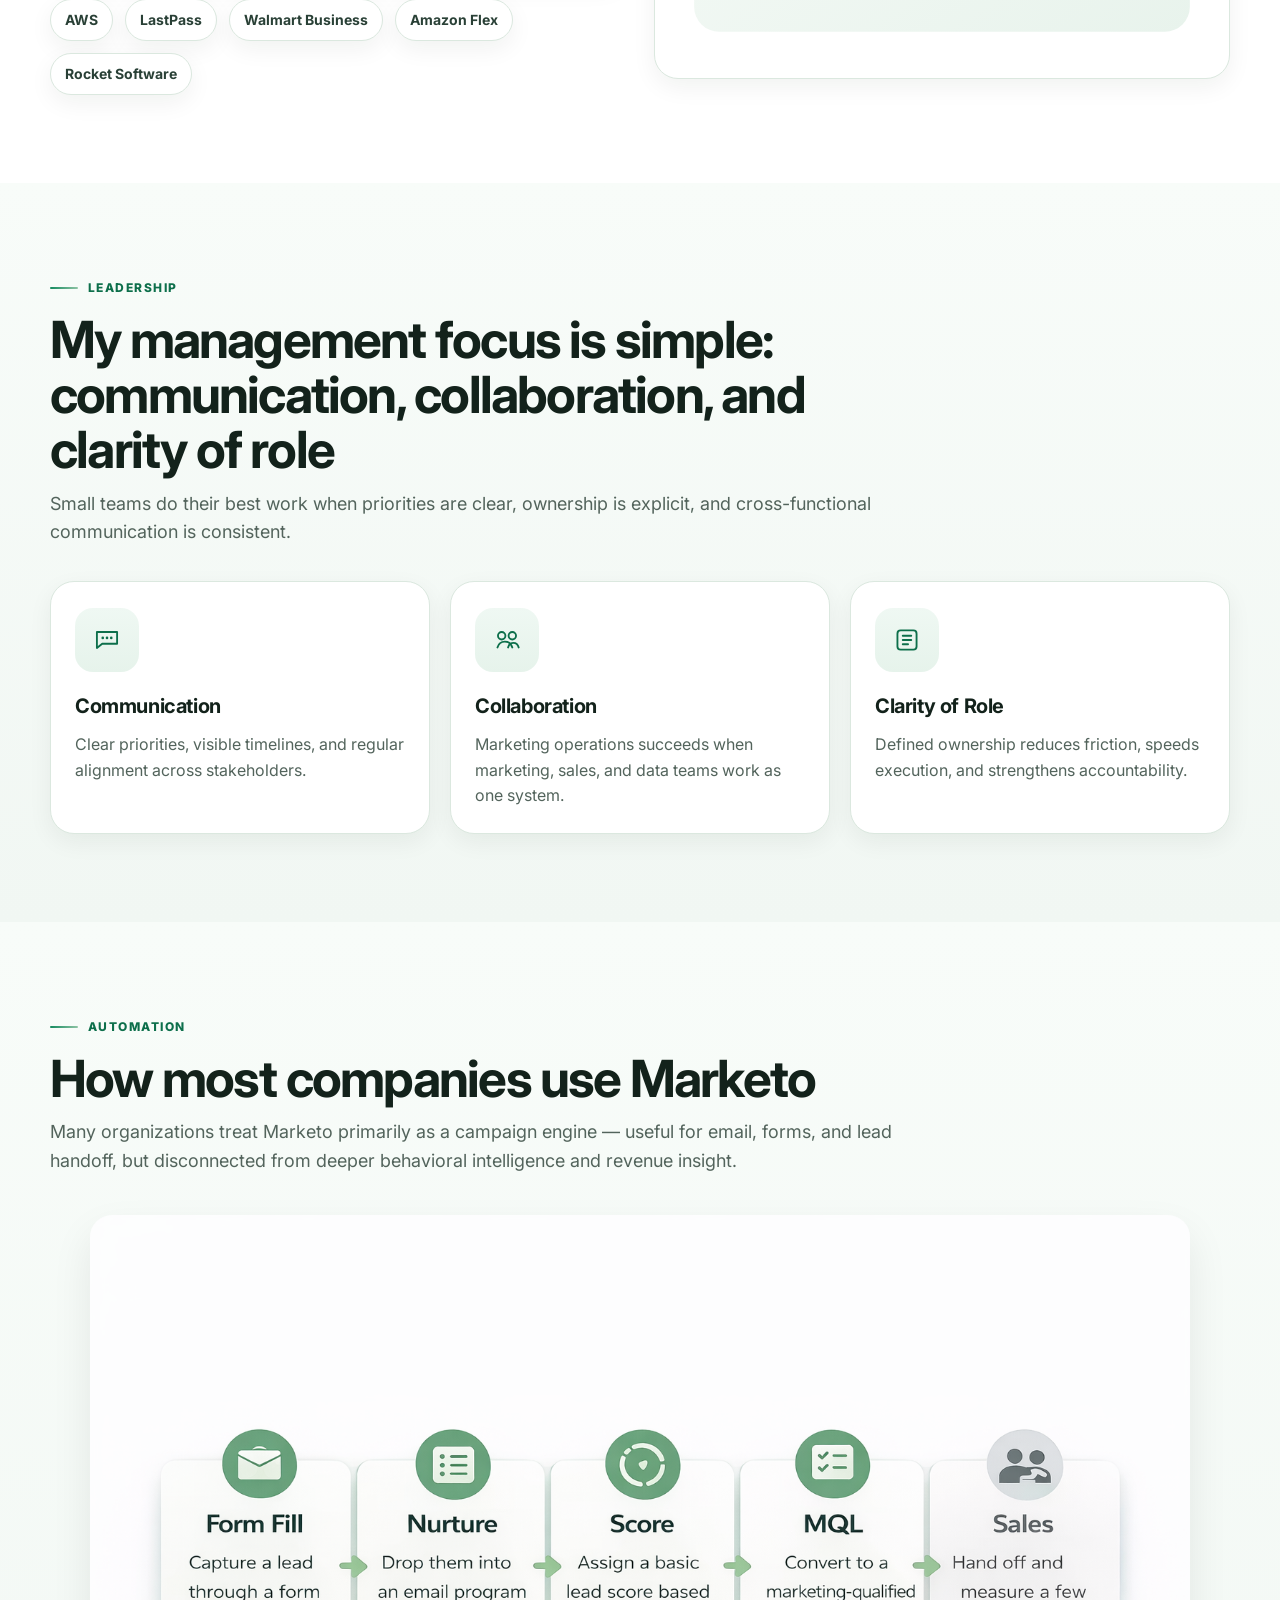
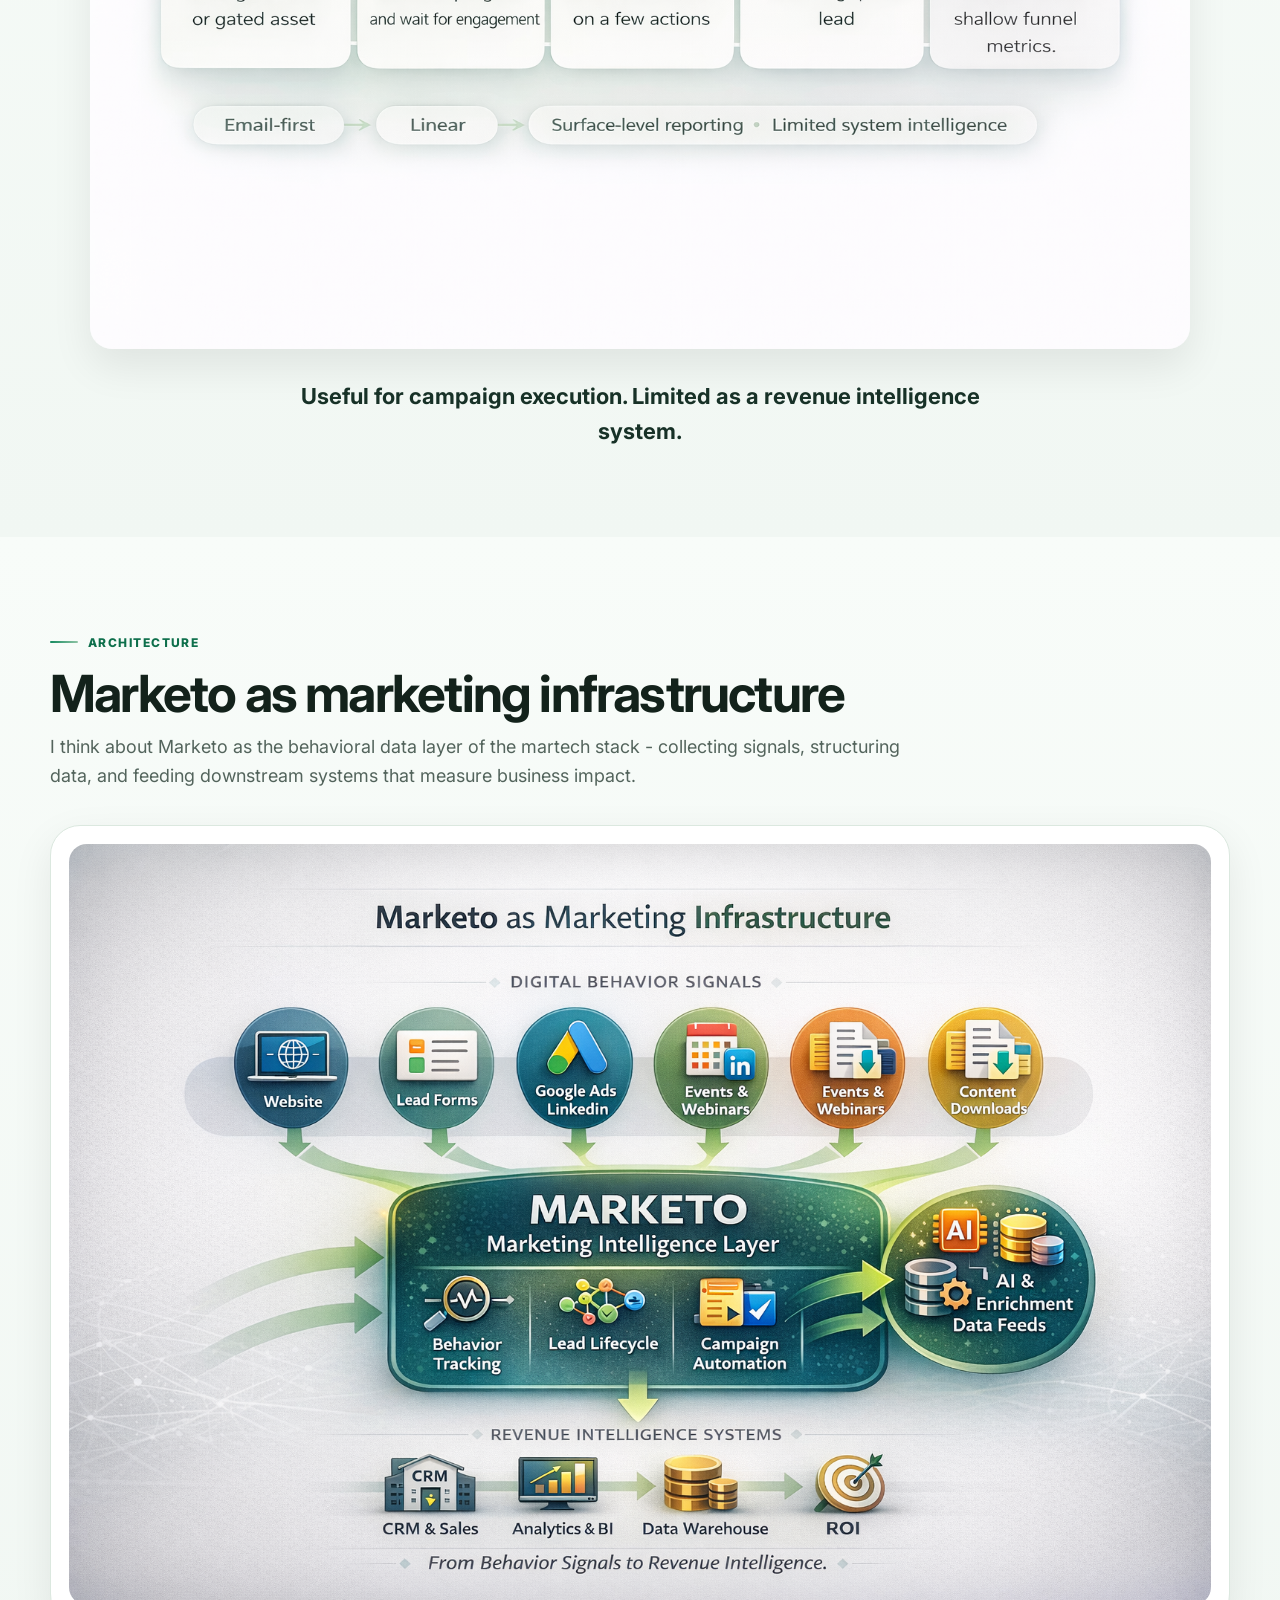
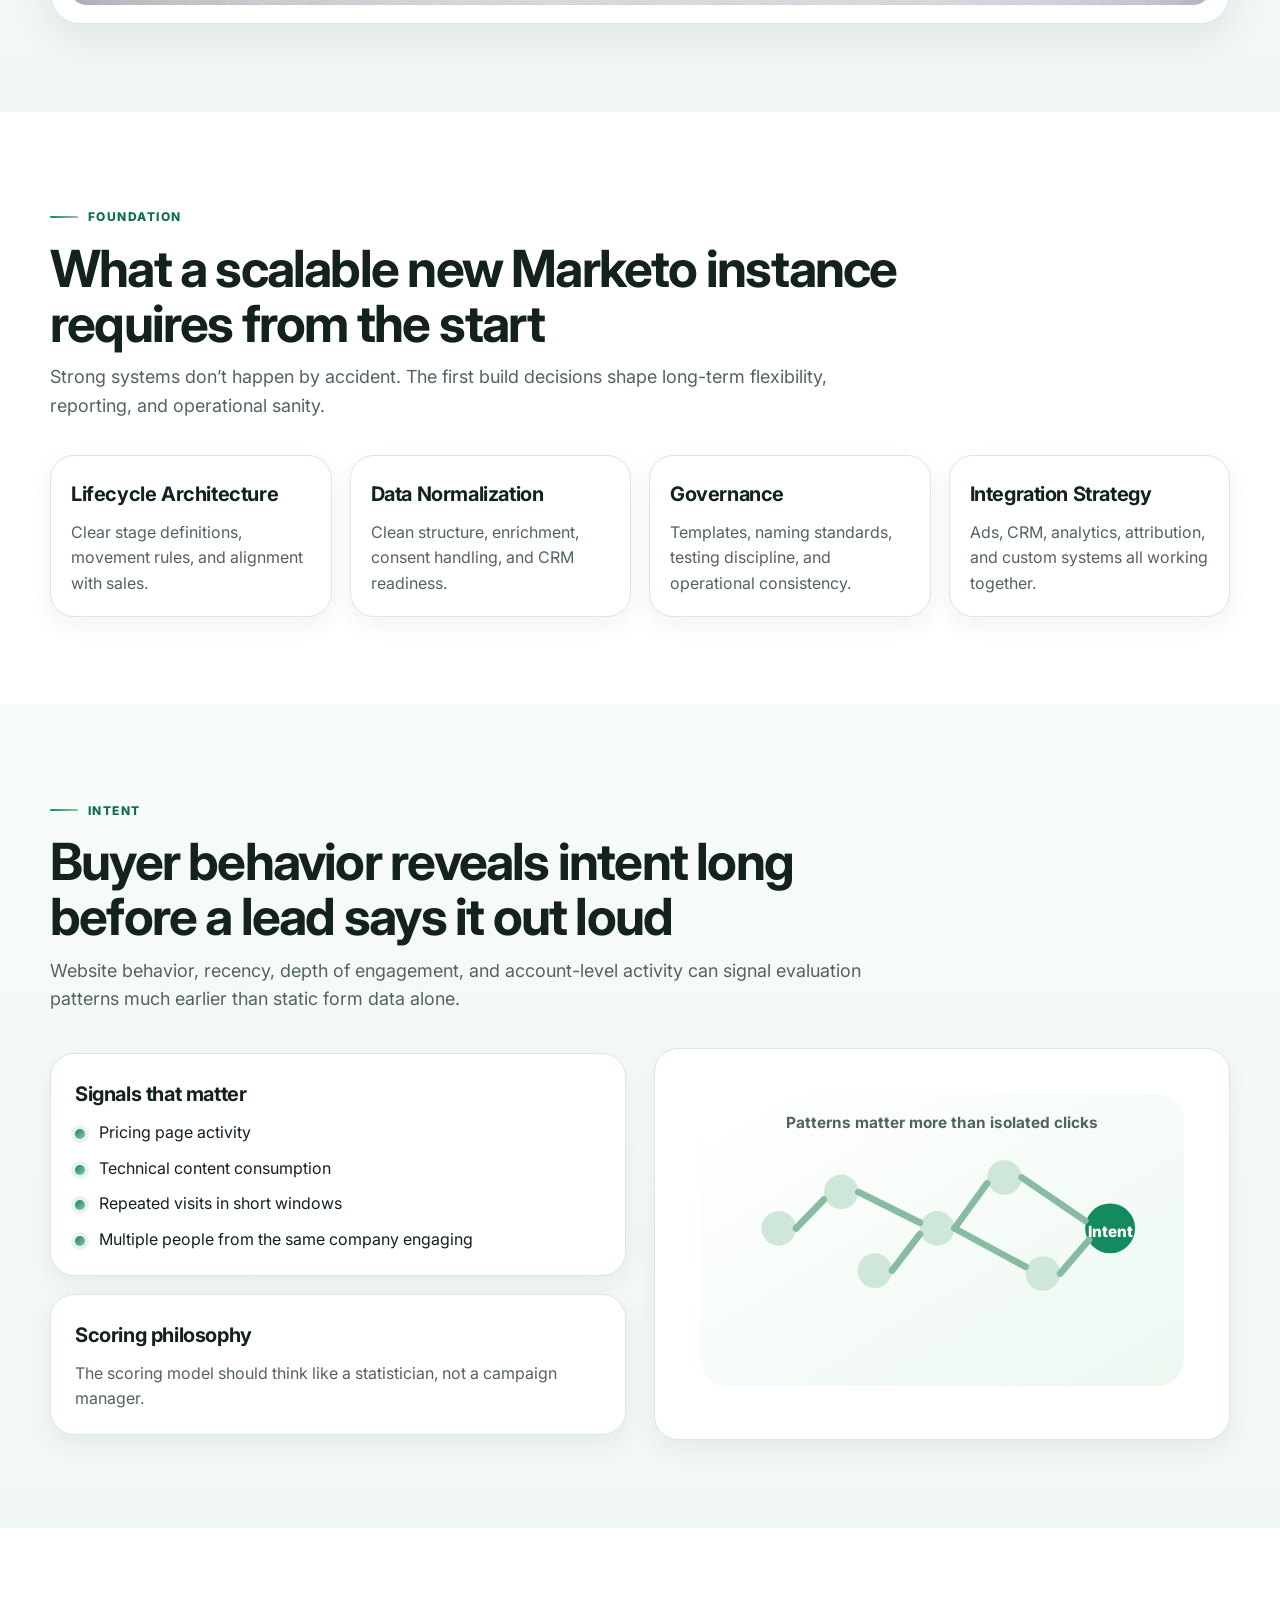
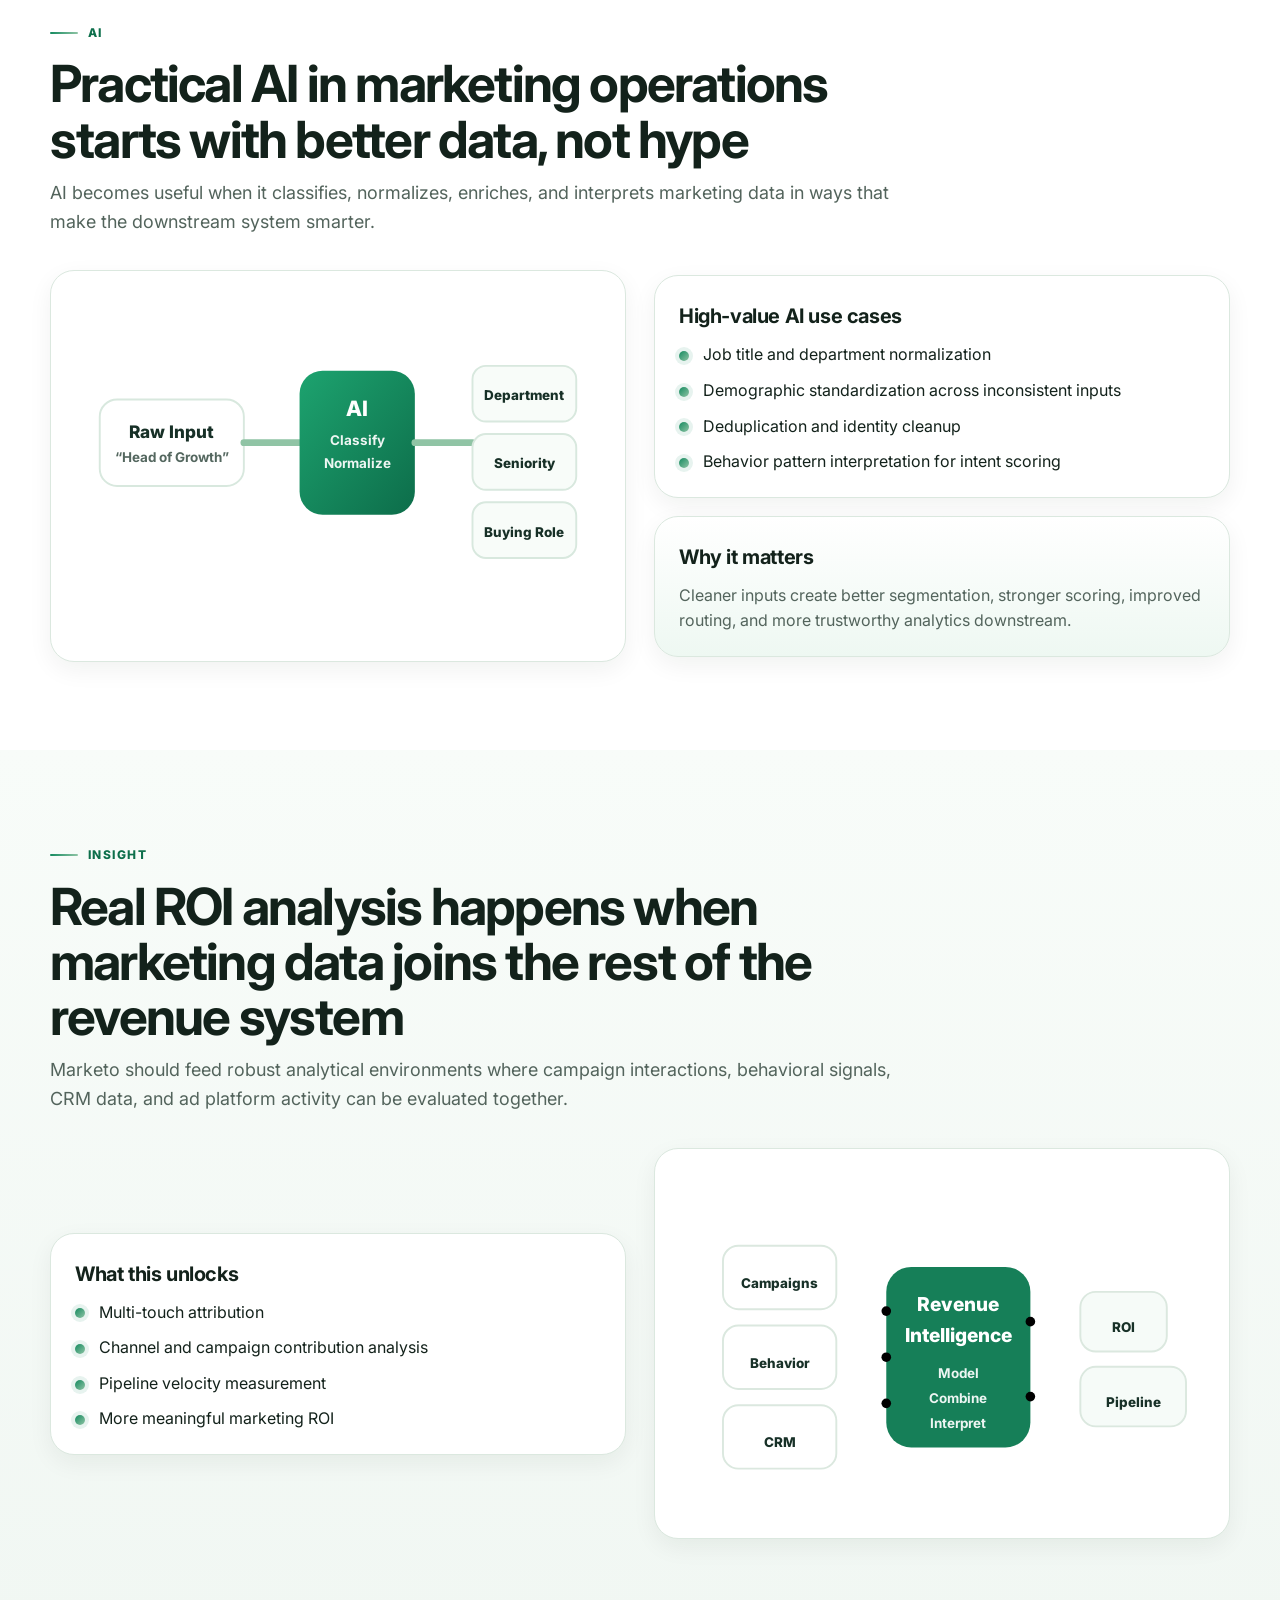
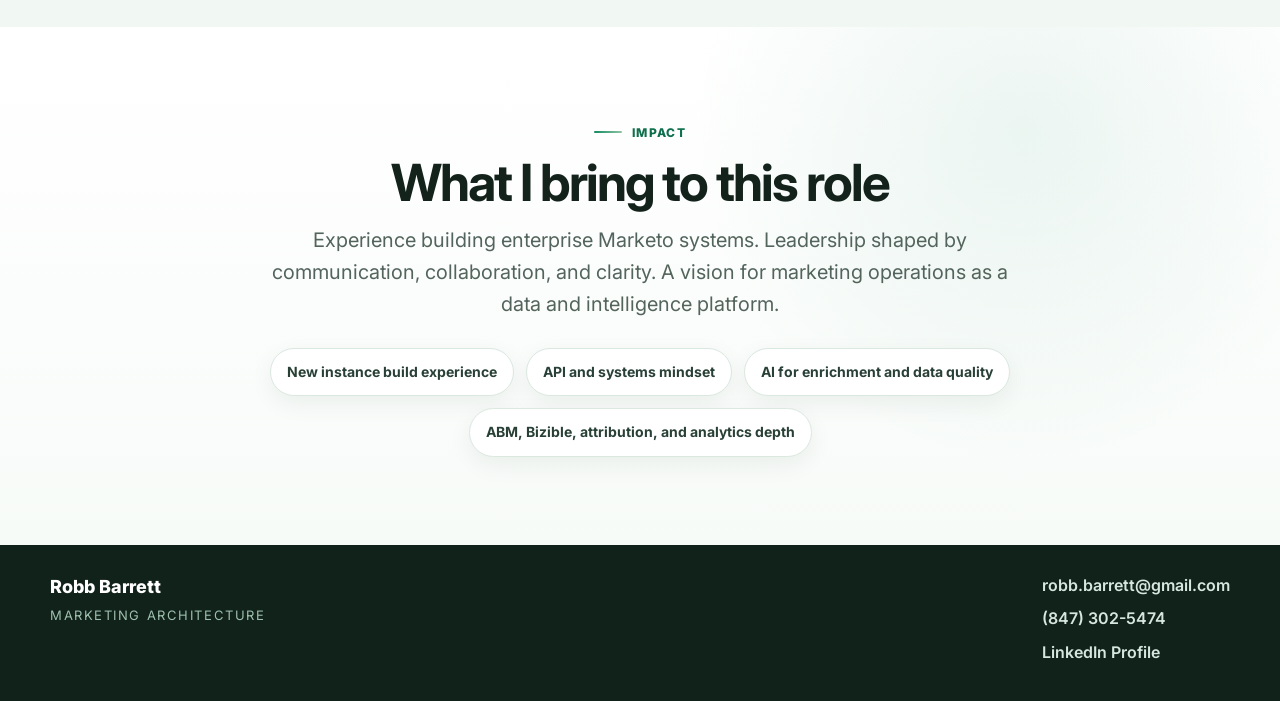
==== commit fdefce1b: "Insight Infographic fix 2" ====
--- a/index.html
+++ b/index.html
@@ -480,55 +480,46 @@
 
       <div class="visual-card">
         <svg viewBox="0 0 560 360" class="section-svg" aria-hidden="true">
-          <defs>
-            <linearGradient id="insConnector" x1="0%" y1="0%" x2="100%" y2="0%">
-              <stop offset="0%" stop-color="#9cc9ae"/>
-              <stop offset="100%" stop-color="#1a8a5f"/>
-            </linearGradient>
-          </defs>
-
-          <!-- input boxes -->
-          <rect x="52" y="82" width="118" height="66" rx="16" class="ins-box"/>
-          <text x="111" y="122" text-anchor="middle" class="ins-text">Campaigns</text>
-
-          <rect x="52" y="165" width="118" height="66" rx="16" class="ins-box"/>
-          <text x="111" y="205" text-anchor="middle" class="ins-text">Behavior</text>
-
-          <rect x="52" y="248" width="118" height="66" rx="16" class="ins-box"/>
-          <text x="111" y="288" text-anchor="middle" class="ins-text">CRM</text>
-
-          <!-- center block -->
-          <rect x="222" y="104" width="150" height="188" rx="26" class="ins-core"/>
-          <text x="297" y="155" text-anchor="middle" class="ins-core-title">Revenue</text>
-          <text x="297" y="185" text-anchor="middle" class="ins-core-title">Intelligence</text>
-          <text x="297" y="220" text-anchor="middle" class="ins-core-sub">Model</text>
-          <text x="297" y="245" text-anchor="middle" class="ins-core-sub">Combine</text>
-          <text x="297" y="270" text-anchor="middle" class="ins-core-sub">Interpret</text>
-
-          <!-- output boxes -->
-          <rect x="424" y="130" width="90" height="62" rx="16" class="ins-box right"/>
-          <text x="469" y="168" text-anchor="middle" class="ins-text">ROI</text>
-
-          <rect x="424" y="208" width="110" height="62" rx="16" class="ins-box right"/>
-          <text x="479" y="246" text-anchor="middle" class="ins-text">Pipeline</text>
-
-          <!-- connectors: inputs to center -->
-          <path d="M170 115 C198 115, 202 136, 222 150" class="ins-connector"/>
-          <path d="M170 198 C198 198, 202 198, 222 198" class="ins-connector"/>
-          <path d="M170 281 C198 281, 202 260, 222 246" class="ins-connector"/>
-
-          <!-- connector nodes -->
-          <circle cx="222" cy="150" r="4.5" class="ins-node"/>
-          <circle cx="222" cy="198" r="4.5" class="ins-node"/>
-          <circle cx="222" cy="246" r="4.5" class="ins-node"/>
-
-          <!-- connectors: center to outputs -->
-          <path d="M372 176 C396 176, 402 161, 424 161" class="ins-connector"/>
-          <path d="M372 220 C396 220, 402 239, 424 239" class="ins-connector"/>
-
-          <circle cx="372" cy="176" r="4.5" class="ins-node"/>
-          <circle cx="372" cy="220" r="4.5" class="ins-node"/>
-        </svg>
+  <!-- input boxes -->
+  <rect x="52" y="82" width="118" height="66" rx="16" class="ins-box"/>
+  <text x="111" y="122" text-anchor="middle" class="ins-text">Campaigns</text>
+
+  <rect x="52" y="165" width="118" height="66" rx="16" class="ins-box"/>
+  <text x="111" y="205" text-anchor="middle" class="ins-text">Behavior</text>
+
+  <rect x="52" y="248" width="118" height="66" rx="16" class="ins-box"/>
+  <text x="111" y="288" text-anchor="middle" class="ins-text">CRM</text>
+
+  <!-- center block -->
+  <rect x="222" y="104" width="150" height="188" rx="26" class="ins-core"/>
+  <text x="297" y="150" text-anchor="middle" class="ins-core-title">Revenue</text>
+  <text x="297" y="182" text-anchor="middle" class="ins-core-title">Intelligence</text>
+  <text x="297" y="220" text-anchor="middle" class="ins-core-sub">Model</text>
+  <text x="297" y="246" text-anchor="middle" class="ins-core-sub">Combine</text>
+  <text x="297" y="272" text-anchor="middle" class="ins-core-sub">Interpret</text>
+
+  <!-- output boxes -->
+  <rect x="424" y="130" width="90" height="62" rx="16" class="ins-box right"/>
+  <text x="469" y="168" text-anchor="middle" class="ins-text">ROI</text>
+
+  <rect x="424" y="208" width="110" height="62" rx="16" class="ins-box right"/>
+  <text x="479" y="246" text-anchor="middle" class="ins-text">Pipeline</text>
+
+  <!-- clean connectors -->
+  <line x1="170" y1="115" x2="222" y2="150" class="ins-connector"/>
+  <line x1="170" y1="198" x2="222" y2="198" class="ins-connector"/>
+  <line x1="170" y1="281" x2="222" y2="246" class="ins-connector"/>
+
+  <line x1="372" y1="161" x2="424" y2="161" class="ins-connector"/>
+  <line x1="372" y1="239" x2="424" y2="239" class="ins-connector"/>
+
+  <!-- nodes -->
+  <circle cx="222" cy="150" r="5" class="ins-node"/>
+  <circle cx="222" cy="198" r="5" class="ins-node"/>
+  <circle cx="222" cy="246" r="5" class="ins-node"/>
+  <circle cx="372" cy="161" r="5" class="ins-node"/>
+  <circle cx="372" cy="239" r="5" class="ins-node"/>
+</svg>
       </div>
     </div>
   </div>
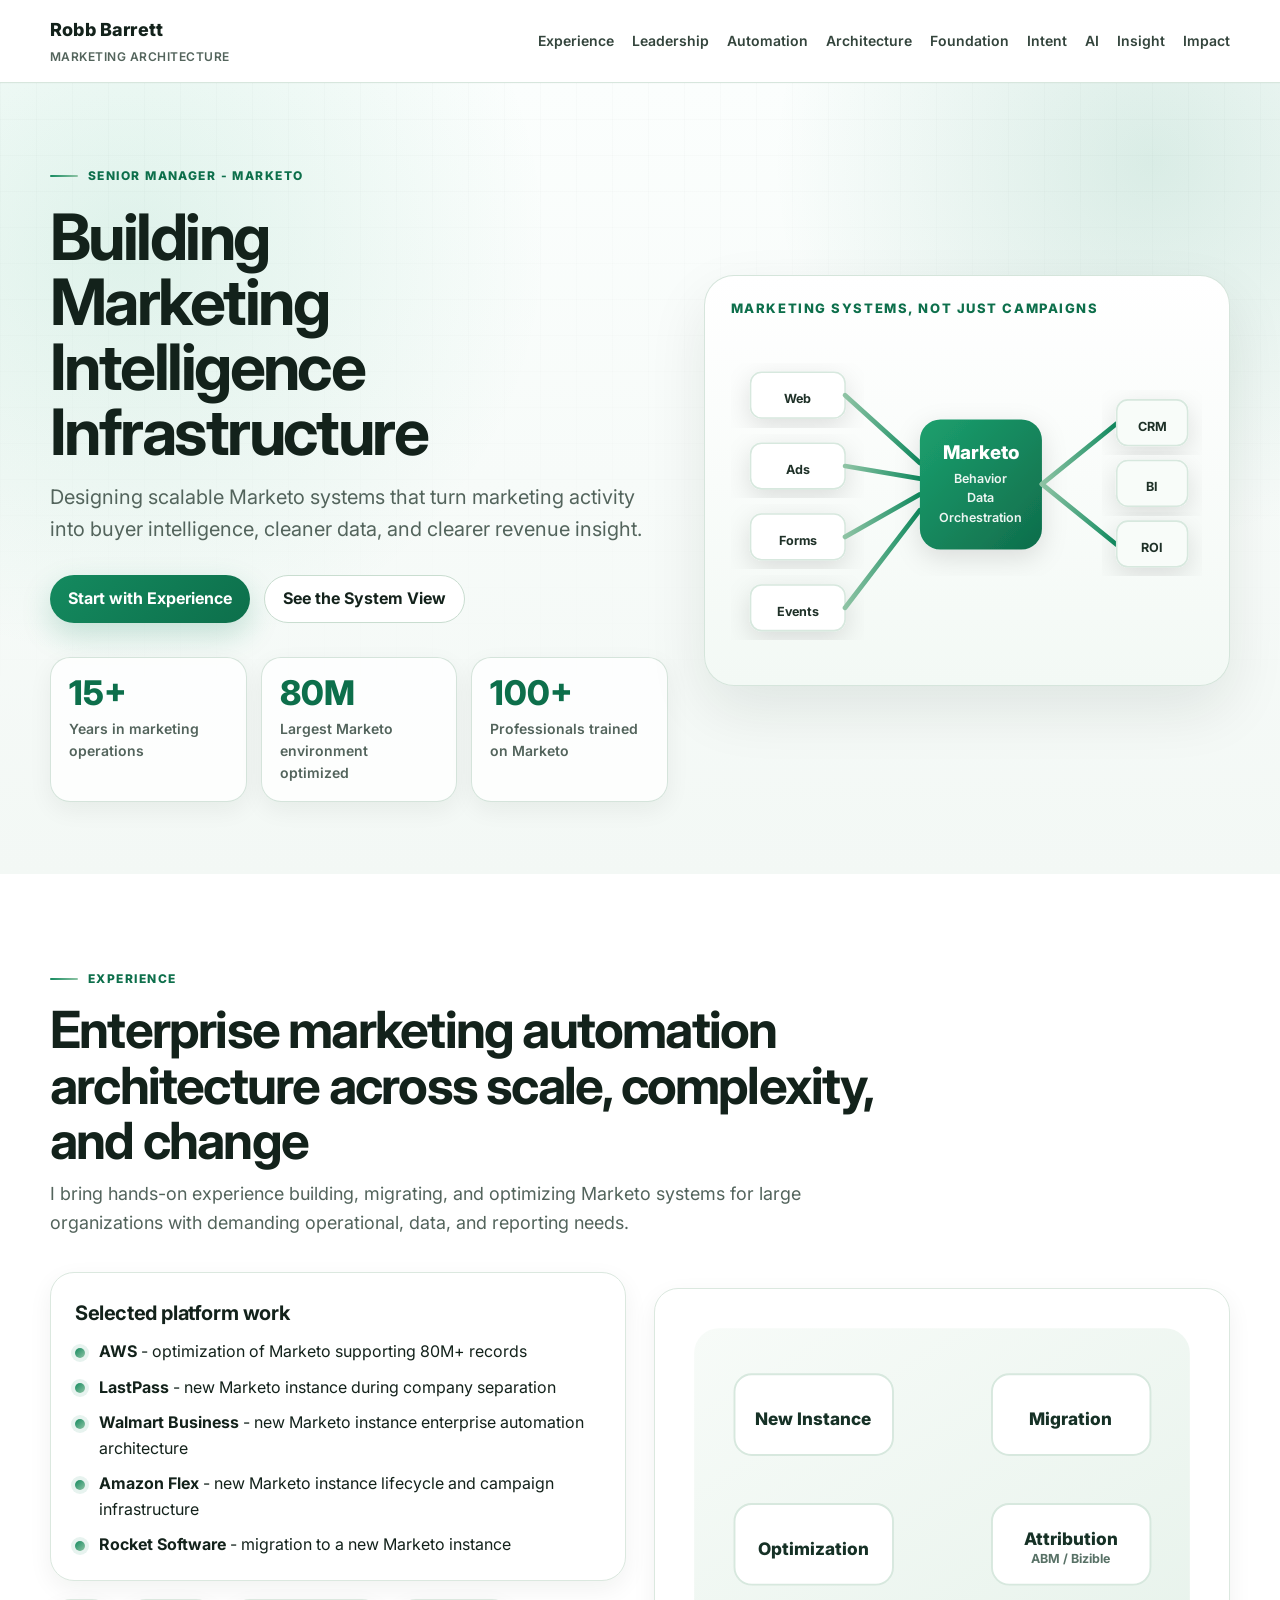
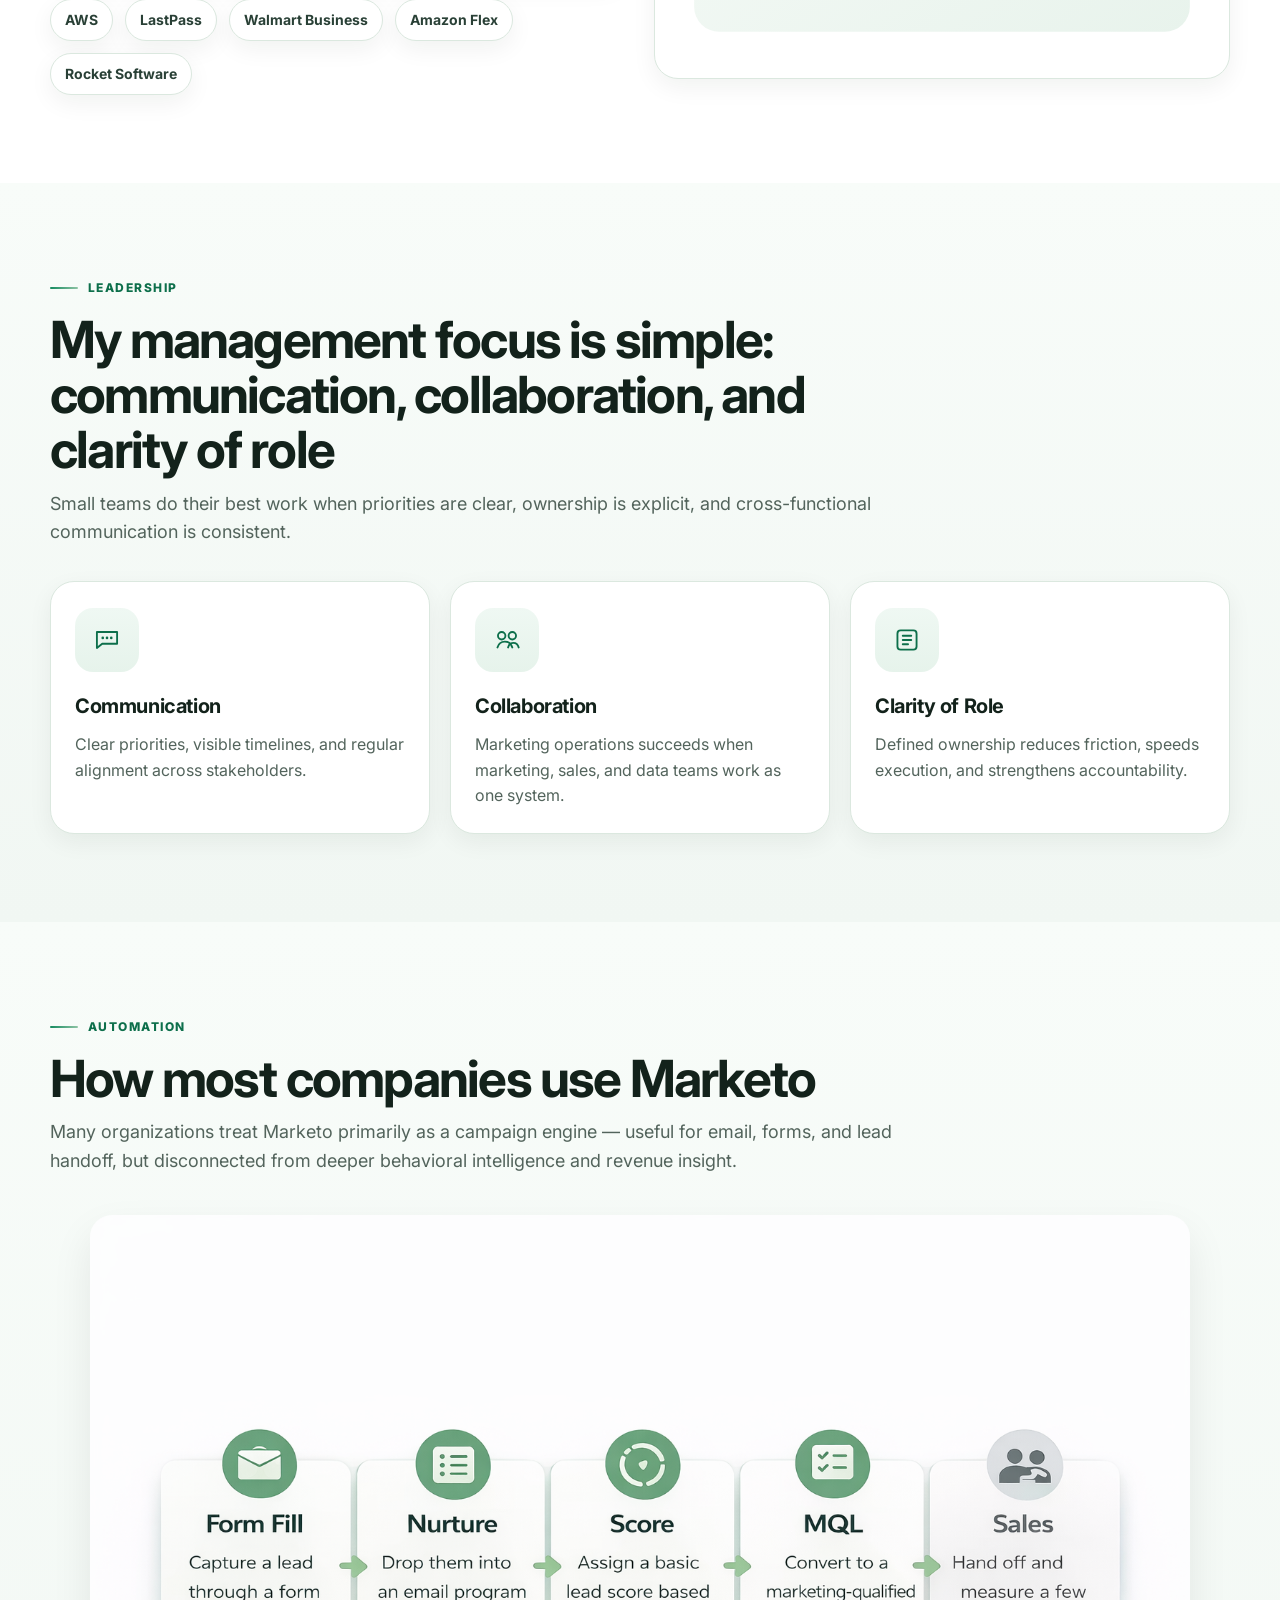
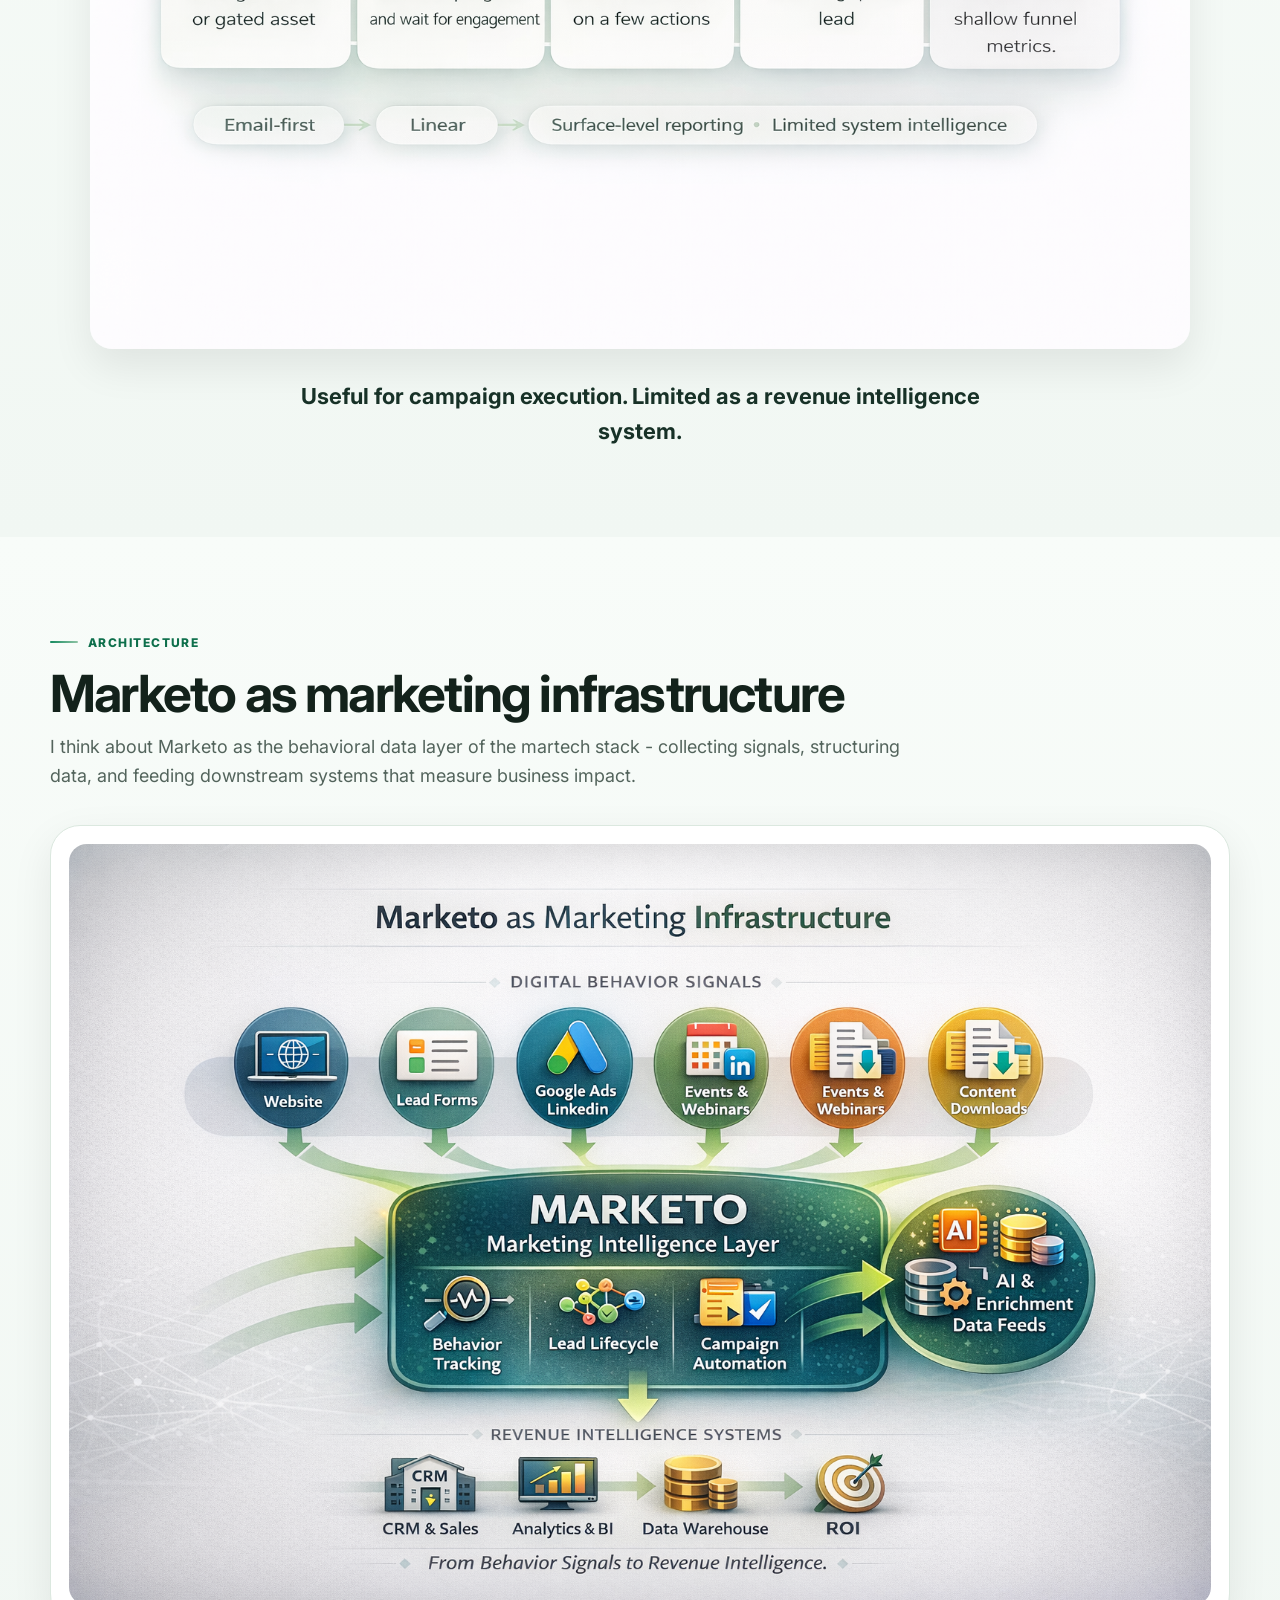
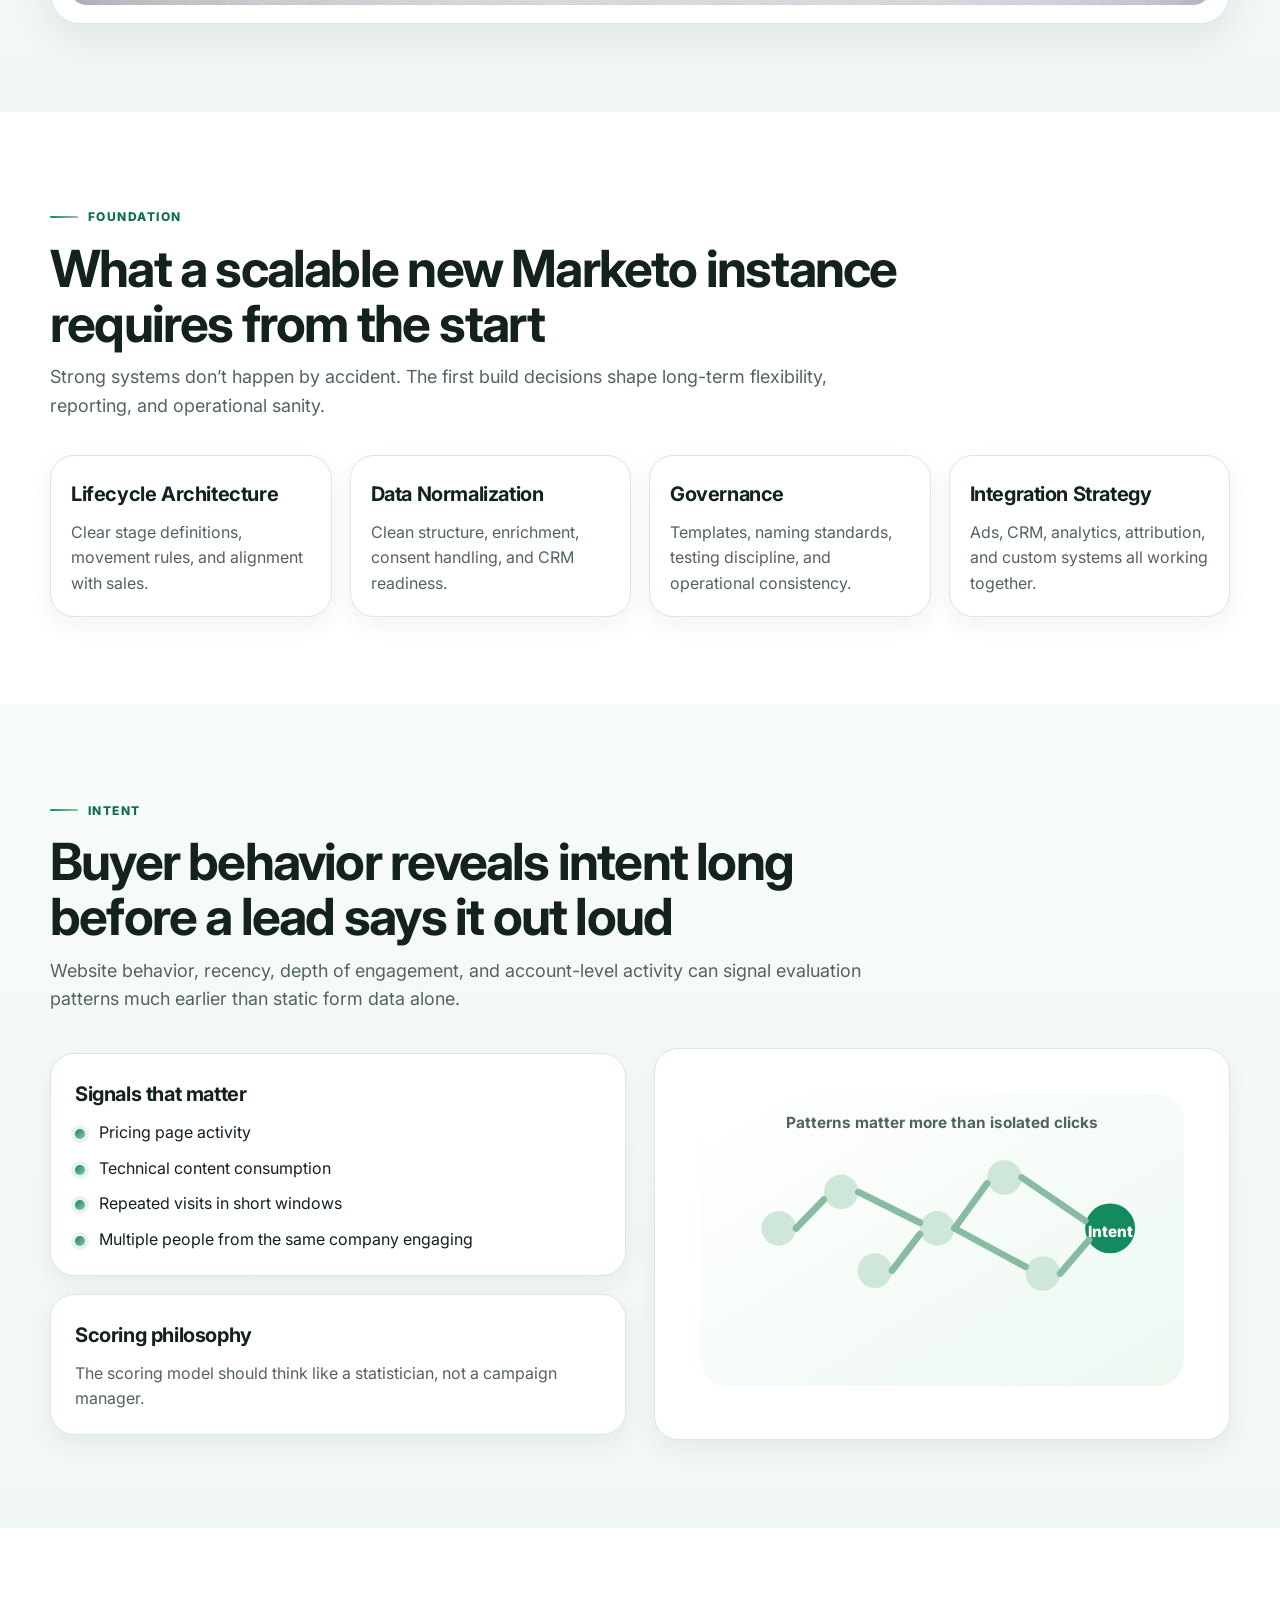
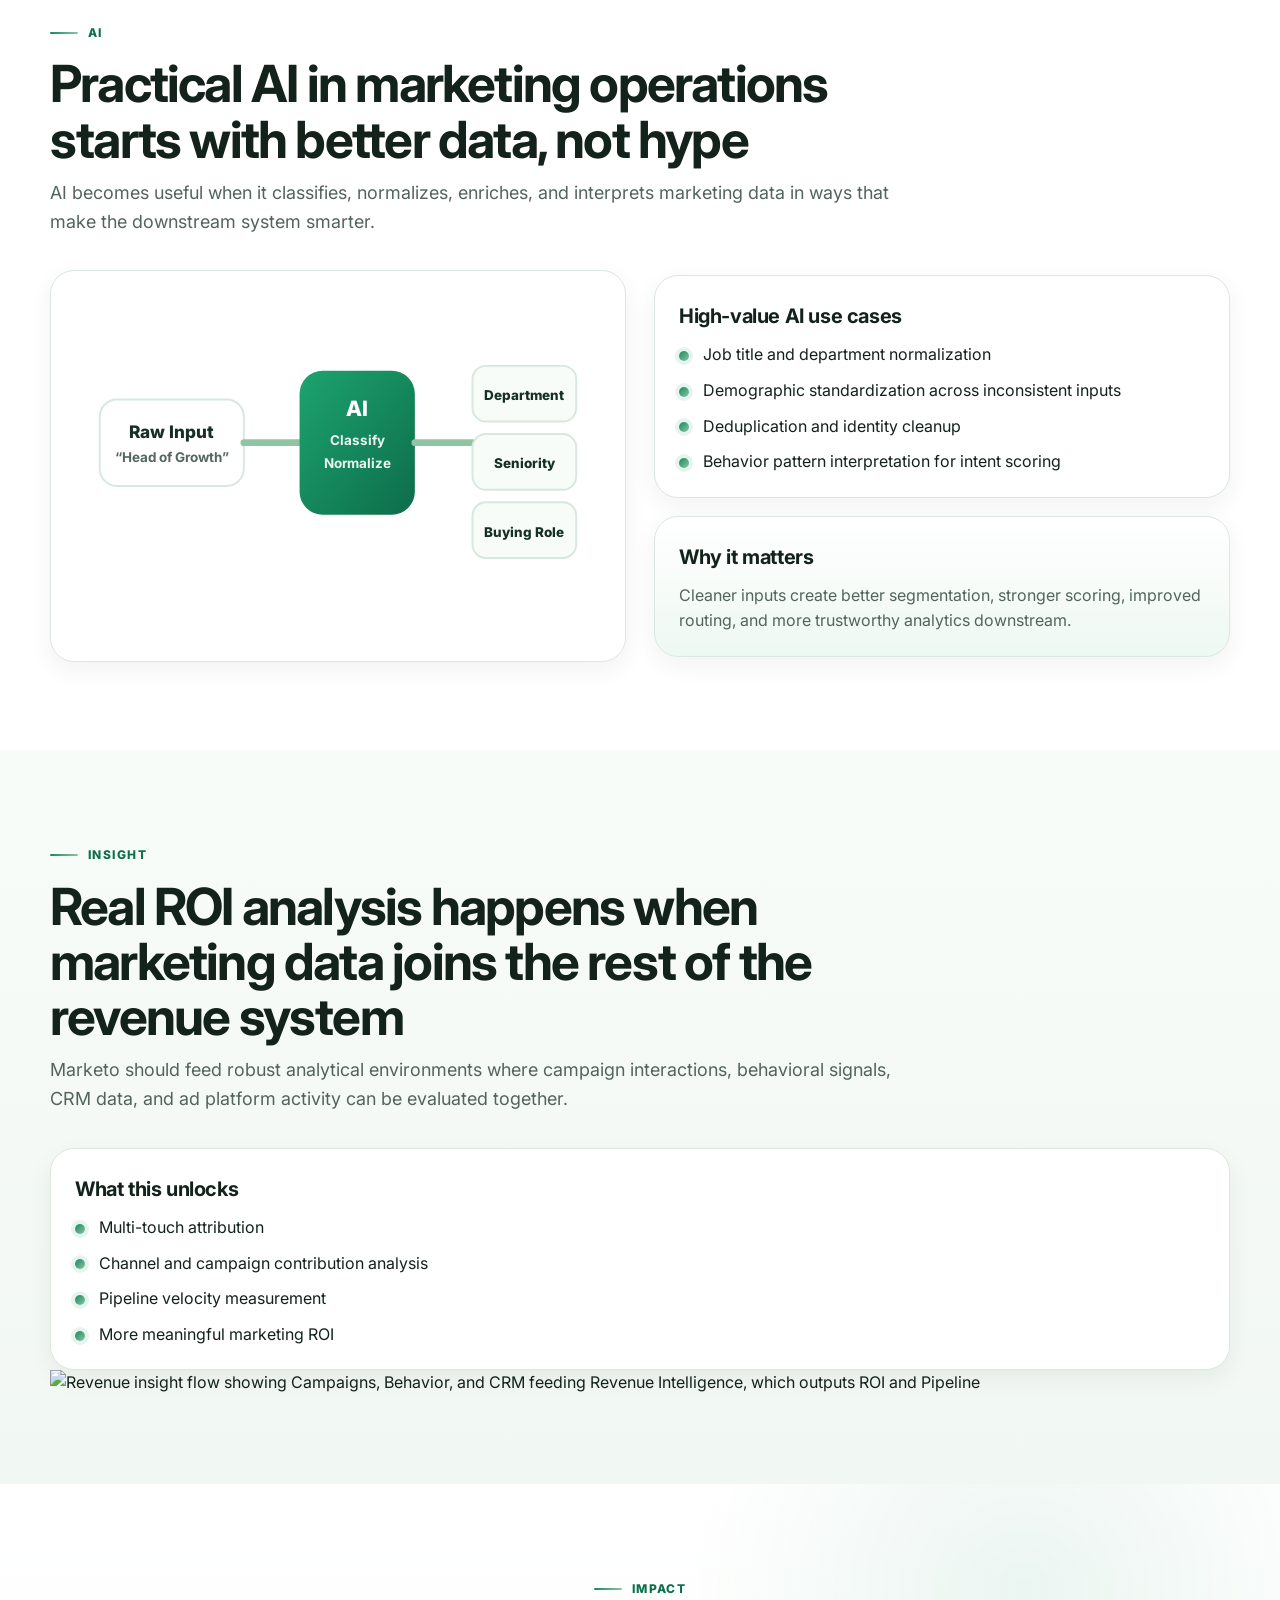
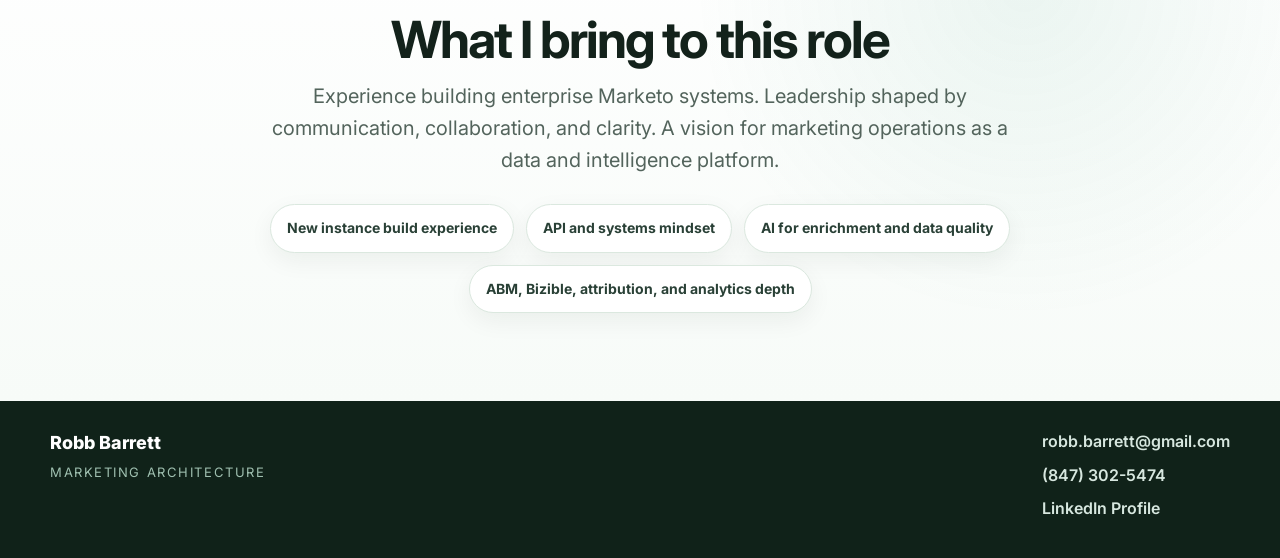
==== commit 0b7d7693: "Update index.html" ====
--- a/index.html
+++ b/index.html
@@ -454,7 +454,7 @@
       </div>
     </section>
 
-    <section id="insight" class="section section-tint">
+   <section id="insight" class="section section-tint">
   <div class="container">
     <div class="section-head">
       <div class="section-label">Insight</div>
@@ -465,61 +465,19 @@
       </p>
     </div>
 
-    <div class="media-grid reverse-mobile">
-      <div class="content-stack">
-        <div class="panel">
-          <h3>What this unlocks</h3>
-          <ul class="check-list">
-            <li>Multi-touch attribution</li>
-            <li>Channel and campaign contribution analysis</li>
-            <li>Pipeline velocity measurement</li>
-            <li>More meaningful marketing ROI</li>
-          </ul>
-        </div>
-      </div>
-
-      <div class="visual-card">
-        <svg viewBox="0 0 560 360" class="section-svg" aria-hidden="true">
-  <!-- input boxes -->
-  <rect x="52" y="82" width="118" height="66" rx="16" class="ins-box"/>
-  <text x="111" y="122" text-anchor="middle" class="ins-text">Campaigns</text>
-
-  <rect x="52" y="165" width="118" height="66" rx="16" class="ins-box"/>
-  <text x="111" y="205" text-anchor="middle" class="ins-text">Behavior</text>
-
-  <rect x="52" y="248" width="118" height="66" rx="16" class="ins-box"/>
-  <text x="111" y="288" text-anchor="middle" class="ins-text">CRM</text>
-
-  <!-- center block -->
-  <rect x="222" y="104" width="150" height="188" rx="26" class="ins-core"/>
-  <text x="297" y="150" text-anchor="middle" class="ins-core-title">Revenue</text>
-  <text x="297" y="182" text-anchor="middle" class="ins-core-title">Intelligence</text>
-  <text x="297" y="220" text-anchor="middle" class="ins-core-sub">Model</text>
-  <text x="297" y="246" text-anchor="middle" class="ins-core-sub">Combine</text>
-  <text x="297" y="272" text-anchor="middle" class="ins-core-sub">Interpret</text>
-
-  <!-- output boxes -->
-  <rect x="424" y="130" width="90" height="62" rx="16" class="ins-box right"/>
-  <text x="469" y="168" text-anchor="middle" class="ins-text">ROI</text>
-
-  <rect x="424" y="208" width="110" height="62" rx="16" class="ins-box right"/>
-  <text x="479" y="246" text-anchor="middle" class="ins-text">Pipeline</text>
-
-  <!-- clean connectors -->
-  <line x1="170" y1="115" x2="222" y2="150" class="ins-connector"/>
-  <line x1="170" y1="198" x2="222" y2="198" class="ins-connector"/>
-  <line x1="170" y1="281" x2="222" y2="246" class="ins-connector"/>
-
-  <line x1="372" y1="161" x2="424" y2="161" class="ins-connector"/>
-  <line x1="372" y1="239" x2="424" y2="239" class="ins-connector"/>
-
-  <!-- nodes -->
-  <circle cx="222" cy="150" r="5" class="ins-node"/>
-  <circle cx="222" cy="198" r="5" class="ins-node"/>
-  <circle cx="222" cy="246" r="5" class="ins-node"/>
-  <circle cx="372" cy="161" r="5" class="ins-node"/>
-  <circle cx="372" cy="239" r="5" class="ins-node"/>
-</svg>
+    <div class="insight-layout">
+      <div class="panel">
+        <h3>What this unlocks</h3>
+        <ul class="check-list">
+          <li>Multi-touch attribution</li>
+          <li>Channel and campaign contribution analysis</li>
+          <li>Pipeline velocity measurement</li>
+          <li>More meaningful marketing ROI</li>
+        </ul>
+      </div>
+
+      <div class="insight-image">
+        <img src="RevenueInsightFlow.png" alt="Revenue insight flow showing Campaigns, Behavior, and CRM feeding Revenue Intelligence, which outputs ROI and Pipeline">
       </div>
     </div>
   </div>
--- a/styles.css
+++ b/styles.css
@@ -1000,3 +1000,45 @@
     width:100%;
   }
 }
+.ins-box{
+  fill:#ffffff;
+  stroke:#dbe8df;
+  stroke-width:2;
+}
+
+.ins-box.right{
+  fill:#f7fbf8;
+}
+
+.ins-text{
+  fill:#183128;
+  font-size:14px;
+  font-weight:800;
+  dominant-baseline:middle;
+}
+
+.ins-core{
+  fill:#17865c;
+}
+
+.ins-core-title{
+  fill:#ffffff;
+  font-size:20px;
+  font-weight:800;
+}
+
+.ins-core-sub{
+  fill:rgba(255,255,255,.92);
+  font-size:14px;
+  font-weight:700;
+}
+
+.ins-connector{
+  stroke:#8bbca0;
+  stroke-width:4;
+  stroke-linecap:round;
+}
+
+.ins-node{
+  fill:#17865c;
+}
